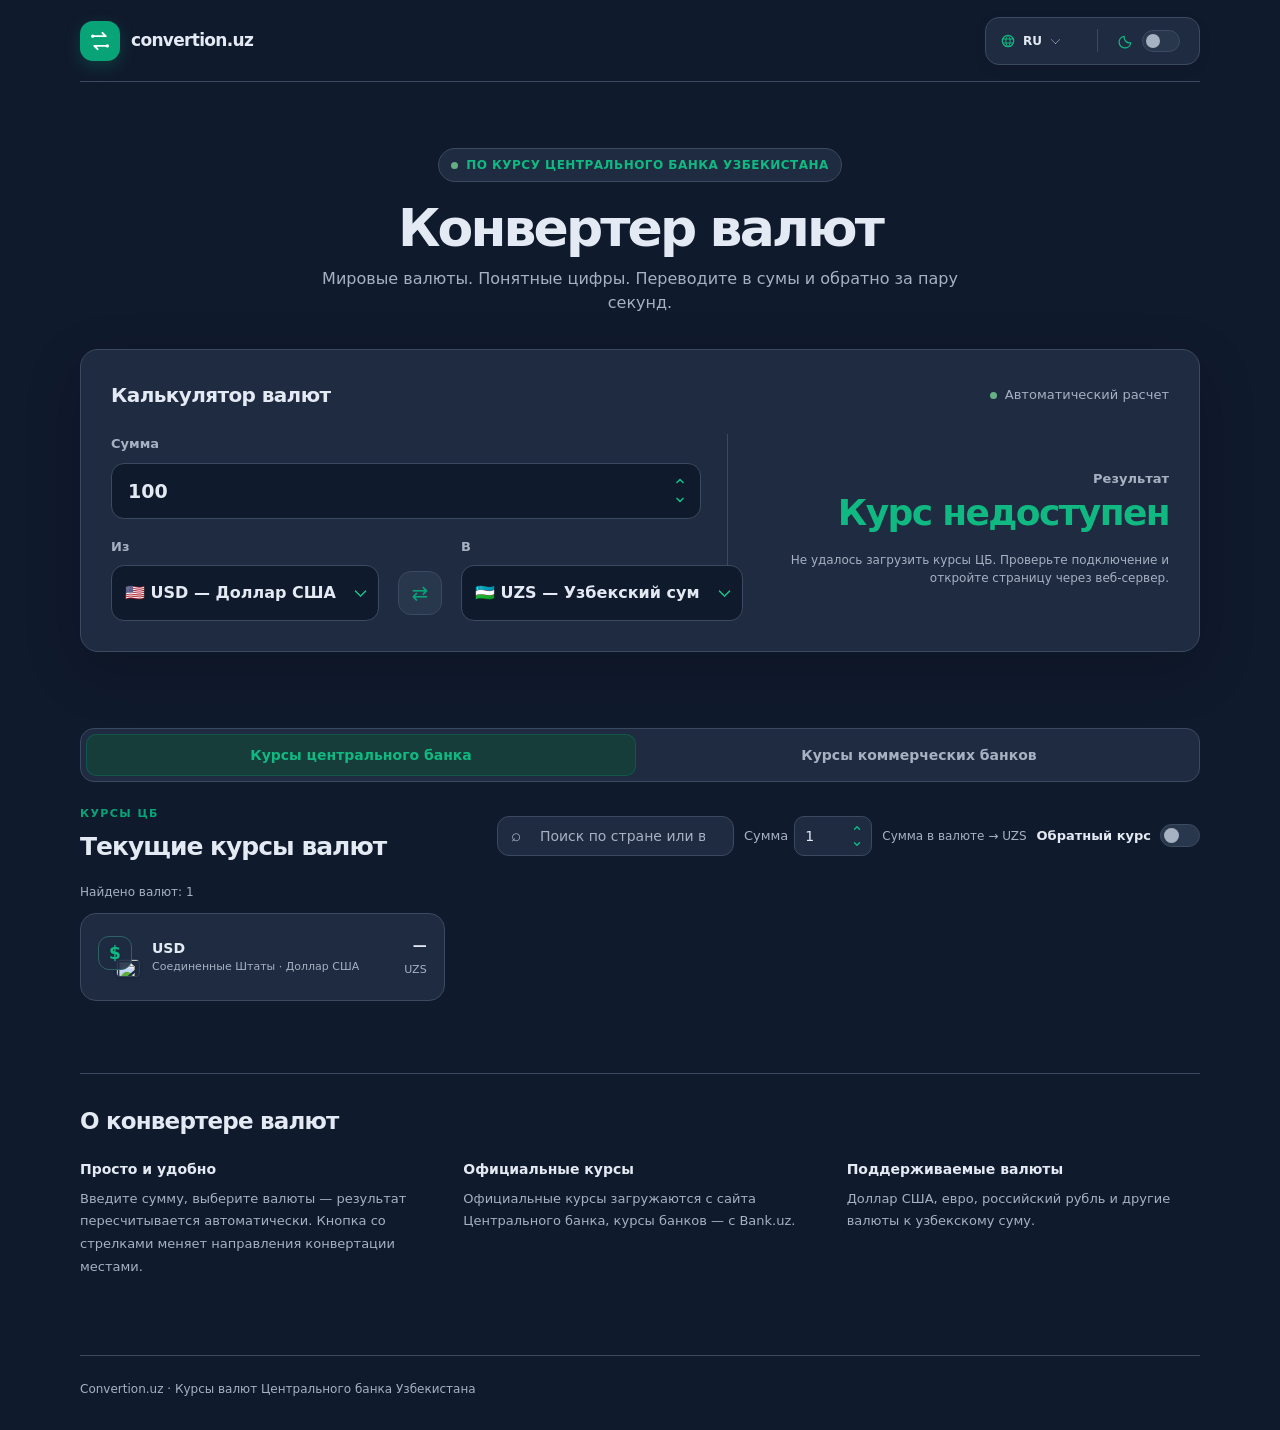
==== index.html @ 244d3c89 "Add files via upload" ====
<!doctype html>
<html lang="ru">
<head>
  <meta charset="utf-8">
  <meta name="viewport" content="width=device-width, initial-scale=1">
  <meta name="theme-color" content="#101a2d">
  <meta name="description" content="Удобный конвертер валют с курсами к узбекскому суму.">
  <title>Конвертер валют — Convertion.uz</title>
  <link rel="icon" type="image/svg+xml" href="assets/favicon.svg">
  <link rel="stylesheet" href="css/site.css">
</head>
<body>
  <div class="page-shell">
    <header class="site-header">
      <a class="brand" href="#" aria-label="Convertion.uz — главная">
        <span class="brand-mark" aria-hidden="true">
          <svg width="26" height="26" viewBox="0 0 32 32" fill="none" xmlns="http://www.w3.org/2000/svg">
            <path d="M7 10h16l-4-4M25 22H9l4 4" stroke="currentColor" stroke-width="2.4" stroke-linecap="round" stroke-linejoin="round"/>
            <circle cx="7" cy="10" r="2" fill="currentColor"/><circle cx="25" cy="22" r="2" fill="currentColor"/>
          </svg>
        </span>
        <span>convertion.uz</span>
      </a>
      <div class="header-actions">
        <div class="header-preferences" role="group" aria-label="Настройки отображения" data-i18n-aria="displayPreferences">
          <div class="language-control" role="group" aria-label="Выбор языка" data-i18n-aria="languageLabel">
            <svg viewBox="0 0 20 20" fill="none" aria-hidden="true">
              <circle cx="10" cy="10" r="7.1" stroke="currentColor" stroke-width="1.5"/>
              <path d="M3.3 7.5h13.4M3.3 12.5h13.4M10 2.9c1.8 1.8 2.7 4.2 2.7 7.1s-.9 5.3-2.7 7.1c-1.8-1.8-2.7-4.2-2.7-7.1s.9-5.3 2.7-7.1Z" stroke="currentColor" stroke-width="1.2"/>
            </svg>
          <select class="language-select" id="language-select" aria-label="Выбор языка" data-i18n-aria="languageLabel">
              <option value="uz">UZ</option>
              <option value="ru">RU</option>
              <option value="en">EN</option>
          </select>
          </div>
          <span class="preferences-divider" aria-hidden="true"></span>
          <label class="theme-switch">
            <svg class="theme-icon theme-icon-moon" viewBox="0 0 20 20" fill="none" aria-hidden="true">
              <path d="M15.9 12.3A7.1 7.1 0 0 1 7.7 4.1a7.3 7.3 0 1 0 8.2 8.2Z" stroke="currentColor" stroke-width="1.6" stroke-linecap="round" stroke-linejoin="round"/>
            </svg>
            <svg class="theme-icon theme-icon-sun" viewBox="0 0 20 20" fill="none" aria-hidden="true">
              <circle cx="10" cy="10" r="3.3" stroke="currentColor" stroke-width="1.5"/>
              <path d="M10 2.3v1.5m0 12.4v1.5m7.7-7.7h-1.5M3.8 10H2.3m13.1-5.4-1.1 1.1M5.7 14.3l-1.1 1.1m11.1 0-1.1-1.1M5.7 5.7 4.6 4.6" stroke="currentColor" stroke-width="1.5" stroke-linecap="round"/>
            </svg>
            <input id="theme-toggle" type="checkbox" role="switch" aria-label="Светлая тема" aria-checked="false">
            <span class="switch-track" aria-hidden="true"><span></span></span>
          </label>
        </div>
      </div>
    </header>

    <main>
      <section class="intro" aria-labelledby="page-title">
        <div class="eyebrow"><span class="eyebrow-dot" aria-hidden="true"></span><span data-i18n="eyebrow">По курсу Центрального банка Узбекистана</span></div>
        <h1 id="page-title" data-i18n="pageTitle">Конвертер валют</h1>
        <p data-i18n="pageIntro">Мировые валюты. Понятные цифры. Переводите в сумы и обратно за пару секунд.</p>
      </section>

      <section class="convertion-card" aria-labelledby="convertion-title">
        <div class="card-heading">
          <h2 id="convertion-title" data-i18n="calculator">Калькулятор валют</h2>
          <div class="live-badge"><span class="live-dot" aria-hidden="true"></span><span data-i18n="autoCalc">Автоматический расчет</span></div>
        </div>
        <div class="conversion-layout">
          <div>
            <label class="amount-field" for="amount">
              <span class="field-label" data-i18n="amount">Сумма</span>
              <span class="number-control">
                <input class="amount-input" id="amount" type="number" min="0" step="any" value="100" inputmode="decimal">
                <span class="number-stepper">
                  <button type="button" data-step="up" aria-label="Увеличить сумму"><svg viewBox="0 0 12 12" aria-hidden="true"><path d="m3 7.5 3-3 3 3" fill="none" stroke="currentColor" stroke-width="1.7" stroke-linecap="round" stroke-linejoin="round"/></svg></button>
                  <button type="button" data-step="down" aria-label="Уменьшить сумму"><svg viewBox="0 0 12 12" aria-hidden="true"><path d="m3 4.5 3 3 3-3" fill="none" stroke="currentColor" stroke-width="1.7" stroke-linecap="round" stroke-linejoin="round"/></svg></button>
                </span>
              </span>
            </label>
            <div class="currency-row">
              <label>
                <span class="field-label" data-i18n="from">Из</span>
                <div class="currency-picker" data-currency-picker>
                  <select class="currency-select-native" id="from-currency" aria-hidden="true" tabindex="-1"></select>
                  <button class="currency-picker-trigger" id="from-currency-trigger" type="button" aria-label="Исходная валюта" aria-haspopup="listbox" aria-expanded="false" aria-controls="from-currency-options">
                    <span class="currency-picker-value"></span><span class="select-arrow" aria-hidden="true"></span>
                  </button>
                  <div class="currency-picker-menu" hidden>
                    <input class="currency-picker-search" type="search" role="combobox" aria-autocomplete="list" aria-expanded="false" aria-controls="from-currency-options" aria-label="Поиск валюты" data-i18n-aria="currencySearchLabel" data-i18n-placeholder="currencySearchPlaceholder" autocomplete="off">
                    <div class="currency-picker-options" id="from-currency-options" role="listbox"></div>
                    <div class="currency-picker-empty" hidden data-i18n="currencySearchEmpty">Валюта не найдена</div>
                  </div>
                </div>
              </label>
              <button class="swap-button" id="swap" type="button" aria-label="Поменять валюты местами" title="Поменять валюты местами">⇄</button>
              <label>
                <span class="field-label" data-i18n="to">В</span>
                <div class="currency-picker" data-currency-picker>
                  <select class="currency-select-native" id="to-currency" aria-hidden="true" tabindex="-1"></select>
                  <button class="currency-picker-trigger" id="to-currency-trigger" type="button" aria-label="Целевая валюта" aria-haspopup="listbox" aria-expanded="false" aria-controls="to-currency-options">
                    <span class="currency-picker-value"></span><span class="select-arrow" aria-hidden="true"></span>
                  </button>
                  <div class="currency-picker-menu" hidden>
                    <input class="currency-picker-search" type="search" role="combobox" aria-autocomplete="list" aria-expanded="false" aria-controls="to-currency-options" aria-label="Поиск валюты" data-i18n-aria="currencySearchLabel" data-i18n-placeholder="currencySearchPlaceholder" autocomplete="off">
                    <div class="currency-picker-options" id="to-currency-options" role="listbox"></div>
                    <div class="currency-picker-empty" hidden data-i18n="currencySearchEmpty">Валюта не найдена</div>
                  </div>
                </div>
              </label>
            </div>
          </div>
          <div class="result-panel" aria-live="polite">
            <div class="result-label" data-i18n="result">Результат</div>
            <div class="result-amount" id="result">—</div>
            <p class="rate-line" id="rate-line"></p>
            <p class="updated-line" id="updated-line" data-i18n="loadingRates">Загружаем официальный курс…</p>
          </div>
        </div>
      </section>

      <div class="rates-tabs" role="tablist" aria-label="Разделы курсов валют" data-i18n-aria="ratesTabsLabel">
        <button class="rates-tab" id="rates-tab" type="button" role="tab" aria-selected="true" aria-controls="rates" tabindex="0" data-i18n="worldCurrenciesTab">Мировые валюты</button>
        <button class="rates-tab" id="bank-rates-tab" type="button" role="tab" aria-selected="false" aria-controls="bank-rates" tabindex="-1" data-i18n="bankRatesTab">Курсы коммерческих банков</button>
      </div>
      <section class="rates-section" id="rates" role="tabpanel" tabindex="0" aria-labelledby="rates-tab">
        <div class="section-heading">
          <div>
            <div class="section-kicker" data-i18n="currencies">МИРОВЫЕ ВАЛЮТЫ</div>
            <h2 id="rates-title" data-i18n="ratesTitle">Текущие курсы валют</h2>
          </div>
          <div class="rate-tools">
            <label class="rate-search">
              <span class="search-icon" aria-hidden="true">⌕</span>
              <input id="rate-search" type="search" autocomplete="off" placeholder="Поиск по стране или валюте" aria-label="Поиск по стране или валюте">
            </label>
            <label class="rate-amount-control">
              <span data-i18n="rateAmount">Сумма</span>
              <span class="number-control">
                <input id="rate-amount" type="number" min="0" step="any" value="1" inputmode="decimal" aria-label="Сумма для расчёта курса">
                <span class="number-stepper">
                  <button type="button" data-step="up" aria-label="Увеличить сумму"><svg viewBox="0 0 12 12" aria-hidden="true"><path d="m3 7.5 3-3 3 3" fill="none" stroke="currentColor" stroke-width="1.7" stroke-linecap="round" stroke-linejoin="round"/></svg></button>
                  <button type="button" data-step="down" aria-label="Уменьшить сумму"><svg viewBox="0 0 12 12" aria-hidden="true"><path d="m3 4.5 3 3 3-3" fill="none" stroke="currentColor" stroke-width="1.7" stroke-linecap="round" stroke-linejoin="round"/></svg></button>
                </span>
              </span>
            </label>
            <span class="section-note" id="rates-note" data-i18n="ratesNote">Сумма в валюте → UZS</span>
            <label class="rate-switch">
              <span data-i18n="reverseRates">Курс наоборот</span>
              <input id="rate-view-toggle" type="checkbox" role="switch" aria-label="Показать обратный курс">
              <span class="switch-track" aria-hidden="true"><span></span></span>
            </label>
          </div>
        </div>
        <p class="rate-count" id="rate-count" aria-live="polite"></p>
        <div class="rates-grid" id="rates-grid"></div>
        <div class="rates-more-wrap">
          <button class="rates-more" id="rates-more" type="button" aria-expanded="false" data-i18n="showAllRates">Показать все курсы</button>
        </div>
        <p class="rate-empty" id="rate-empty" hidden data-i18n="noRatesFound">Ничего не найдено</p>
      </section>

      <section class="commercial-rates-section" id="bank-rates" role="tabpanel" tabindex="0" aria-labelledby="bank-rates-tab" hidden>
        <div class="section-heading">
          <div>
            <div class="section-kicker" data-i18n="bankRatesKicker">КУРСЫ БАНКОВ</div>
            <h2 id="bank-rates-title" data-i18n="bankRatesTitle">Курсы коммерческих банков</h2>
          </div>
        </div>
        <div class="bank-filter-controls" aria-label="Фильтры курсов банков" data-i18n-aria="bankFiltersLabel">
          <label class="bank-filter-label">
            <span data-i18n="bankFilterSearch">Банк</span>
            <input id="bank-filter-search" type="search" autocomplete="off">
          </label>
          <div class="bank-filter-label">
            <span data-i18n="bankFilterCurrency">Валюта</span>
            <select id="bank-filter-currency" data-i18n-aria="bankFilterCurrency">
              <option value="all" data-i18n="bankFilterAllCurrencies">Все валюты</option>
              <option value="USD">USD</option><option value="RUB">RUB</option><option value="EUR">EUR</option>
              <option value="GBP">GBP</option><option value="KZT">KZT</option>
            </select>
          </div>
          <div class="bank-filter-label">
            <span data-i18n="bankFilterRate">Фильтровать по цене</span>
            <select id="bank-filter-type" data-i18n-aria="bankFilterRate">
              <option value="buy" data-i18n="bankBuy">Покупка</option>
              <option value="sell" data-i18n="bankSell">Продажа</option>
            </select>
          </div>
          <label class="bank-filter-label">
            <span data-i18n="bankFilterMinimum">Цена от</span>
            <input id="bank-filter-min" type="number" min="0" step="any" inputmode="decimal">
          </label>
          <label class="bank-filter-label">
            <span data-i18n="bankFilterMaximum">Цена до</span>
            <input id="bank-filter-max" type="number" min="0" step="any" inputmode="decimal">
          </label>
        </div>
        <div class="bank-rates-table-wrap">
          <table class="bank-rates-table">
            <thead>
              <tr>
                <th scope="col" aria-sort="ascending"><button class="bank-sort-button" type="button" data-bank-sort="bank"><span data-i18n="bankName">Банк</span><span class="bank-sort-indicator" aria-hidden="true">↑</span></button></th>
                <th scope="col" aria-sort="none"><button class="bank-sort-button" type="button" data-bank-sort="currency"><span data-i18n="bankCurrency">Валюта</span><span class="bank-sort-indicator" aria-hidden="true"></span></button></th>
                <th scope="col" aria-sort="none"><button class="bank-sort-button" type="button" data-bank-sort="buy"><span data-i18n="bankBuy">Покупка</span><span class="bank-sort-indicator" aria-hidden="true"></span></button></th>
                <th scope="col" aria-sort="none"><button class="bank-sort-button" type="button" data-bank-sort="sell"><span data-i18n="bankSell">Продажа</span><span class="bank-sort-indicator" aria-hidden="true"></span></button></th>
              </tr>
            </thead>
            <tbody id="bank-rates-body" aria-live="polite"></tbody>
          </table>
        </div>
        <p class="bank-rates-count" id="bank-rates-count" aria-live="polite"></p>
        <p class="bank-rates-empty" id="bank-rates-empty" hidden data-i18n="bankRatesNoResults">По заданным фильтрам курсы не найдены.</p>
        <p class="bank-rates-status" id="bank-rates-status" role="status" aria-live="polite"></p>
        <p class="bank-rates-disclaimer">
          <span data-i18n="bankRatesDisclaimer">Курсы покупки и продажи предоставляет Bank.uz; перед обменом уточняйте курс в банке.</span>
          <a class="bank-rates-source" href="https://bank.uz/uz/currency" target="_blank" rel="noopener noreferrer" data-i18n="bankRatesSource">Источник: Bank.uz</a>
        </p>
      </section>

      <dialog class="history-dialog" id="history-dialog" aria-labelledby="history-title">
        <div class="history-dialog-inner">
          <div class="history-heading">
            <div>
              <h2 id="history-title"></h2>
              <p id="history-subtitle"></p>
            </div>
            <button class="history-close" id="history-close" type="button" aria-label="Закрыть" data-i18n-aria="historyClose" data-i18n-title="historyClose">×</button>
          </div>
          <div class="history-controls">
            <label for="history-from"><span data-i18n="historyFrom">С даты</span><input id="history-from" type="date"></label>
            <label for="history-to"><span data-i18n="historyTo">По дату</span><input id="history-to" type="date"></label>
            <div class="history-tools">
              <div class="history-presets" role="group" aria-label="Быстрый выбор периода" data-i18n-aria="historyPresets">
                <button class="history-tool-button" type="button" data-history-range="1m" data-i18n="history1m">1 мес.</button>
                <button class="history-tool-button" type="button" data-history-range="3m" data-i18n="history3m">3 мес.</button>
                <button class="history-tool-button" type="button" data-history-range="6m" data-i18n="history6m">6 мес.</button>
                <button class="history-tool-button" type="button" data-history-range="1y" data-i18n="history1y">1 год</button>
                <button class="history-tool-button" type="button" data-history-range="3y" data-i18n="history3y">3 года</button>
                <button class="history-tool-button" type="button" data-history-range="5y" data-i18n="history5y">5 лет</button>
                <button class="history-tool-button" type="button" data-history-range="7y" data-i18n="history7y">7 лет</button>
                <button class="history-tool-button" type="button" data-history-range="all" data-i18n="historyAll">Всё</button>
              </div>
              <div class="history-zoom" role="group" aria-label="Масштаб графика" data-i18n-aria="historyZoom">
                <button class="history-tool-button" id="history-zoom-out" type="button" aria-label="Отдалить график" data-i18n-aria="historyZoomOut" data-i18n-title="historyZoomOut">−</button>
                <button class="history-tool-button" id="history-zoom-in" type="button" aria-label="Приблизить график" data-i18n-aria="historyZoomIn" data-i18n-title="historyZoomIn">+</button>
                <button class="history-tool-button" id="history-zoom-reset" type="button" data-i18n="historyReset" data-i18n-title="historyReset">Сбросить масштаб</button>
              </div>
            </div>
          </div>
          <p class="history-hint" data-i18n="historyHelp">Колесо мыши — масштаб, перетаскивание — сдвиг графика, наведите курсор для значений. Потяните за нижний правый угол окна, чтобы изменить его размер.</p>
          <p class="history-status" id="history-status" role="status" aria-live="polite"></p>
          <div class="history-stats" id="history-stats" aria-label="Статистика за период" data-i18n-aria="historyStats">
            <div class="history-stat"><span data-i18n="historyLatest">Последнее значение</span><strong id="history-stat-latest">—</strong></div>
            <div class="history-stat"><span data-i18n="historyMinimum">Минимум</span><strong id="history-stat-min">—</strong></div>
            <div class="history-stat"><span data-i18n="historyMaximum">Максимум</span><strong id="history-stat-max">—</strong></div>
            <div class="history-stat"><span data-i18n="historyAverage">Среднее</span><strong id="history-stat-average">—</strong></div>
            <div class="history-stat"><span data-i18n="historyChange">Изменение за период</span><strong id="history-stat-change">—</strong></div>
          </div>
          <div class="history-chart" id="history-chart">
            <div class="history-tooltip" id="history-tooltip" hidden><strong></strong><span></span></div>
          </div>
          <div class="history-scrollbar">
            <span class="history-scrollbar-label" id="history-scroll-start"></span>
            <div class="history-scroll-track" id="history-scroll-track" role="scrollbar" tabindex="0" aria-orientation="horizontal" aria-controls="history-chart" aria-label="Прокрутка периода графика" data-i18n-aria="historyScrollbar">
              <span class="history-scroll-thumb" id="history-scroll-thumb"></span>
            </div>
            <span class="history-scrollbar-label" id="history-scroll-end"></span>
          </div>
        </div>
      </dialog>

      <section class="about-section" aria-labelledby="about-title">
        <h2 id="about-title" data-i18n="aboutTitle">О конвертере валют</h2>
        <div class="about-grid">
          <article>
            <h3 data-i18n="aboutEasyTitle">Просто и удобно</h3>
            <p data-i18n="aboutEasyText">Введите сумму, выберите валюты — результат пересчитывается автоматически. Кнопка со стрелками меняет направления конвертации местами.</p>
          </article>
          <article>
            <h3 data-i18n="aboutRatesTitle">Официальные курсы</h3>
            <p data-i18n="aboutRatesText">Курсы загружаются с сайта Центрального банка Республики Узбекистан.</p>
          </article>
          <article>
            <h3 data-i18n="aboutCurrenciesTitle">Поддерживаемые валюты</h3>
            <p data-i18n="aboutCurrenciesText">Доллар США, евро, российский рубль и другие валюты к узбекскому суму.</p>
          </article>
        </div>
      </section>
    </main>

    <footer data-i18n="footer">Convertion.uz · Курсы валют Центрального банка Узбекистана</footer>
  </div>

  <script src="js/app.js" defer></script>
</body>
</html>
---- css/site.css ----
:root {
      color-scheme: dark;
      --page: #101a2d;
      --surface: #1e2b40;
      --surface-soft: #29374d;
      --text: #e4eaf3;
      --muted: #a6b1c2;
      --line: #3b4a60;
      --accent: #08a477;
      --accent-strong: #10b981;
      --accent-soft: #173d3a;
      --shadow: 0 18px 55px rgba(0, 0, 0, .2);
    }

    [data-theme="light"] {
      color-scheme: light;
      --page: #f5f7fb;
      --surface: #ffffff;
      --surface-soft: #eef2f8;
      --text: #202b3c;
      --muted: #68768b;
      --line: #dce3ed;
      --accent: #008f68;
      --accent-strong: #087c5d;
      --accent-soft: #e0f3ec;
      --shadow: 0 18px 55px rgba(31, 47, 72, .08);
    }

    * { box-sizing: border-box; }

    body {
      margin: 0;
      background: var(--page);
      color: var(--text);
      font-family: Inter, ui-sans-serif, system-ui, -apple-system, BlinkMacSystemFont, "Segoe UI", sans-serif;
      line-height: 1.5;
      transition: background .2s ease, color .2s ease;
    }

    button, input, select { font: inherit; }
    a { color: inherit; text-decoration: none; }
    * { scrollbar-color: var(--accent) transparent; scrollbar-width: thin; }
    *::-webkit-scrollbar { width: 8px; height: 8px; }
    *::-webkit-scrollbar-track { background: transparent; }
    *::-webkit-scrollbar-thumb {
      border: 2px solid transparent;
      border-radius: 999px;
      background: var(--accent-strong);
      background-clip: padding-box;
    }
    *::-webkit-scrollbar-thumb:hover { background: var(--accent); background-clip: padding-box; }

    .page-shell { width: min(1120px, calc(100% - 40px)); margin: 0 auto; }

    .site-header {
      height: 82px;
      display: flex;
      align-items: center;
      justify-content: space-between;
      border-bottom: 1px solid var(--line);
    }

    .brand { display: inline-flex; align-items: center; gap: 11px; font-size: 17px; font-weight: 750; letter-spacing: -.04em; }
    .brand-mark {
      width: 40px;
      height: 40px;
      display: grid;
      place-items: center;
      border-radius: 13px;
      background: var(--accent);
      color: white;
      box-shadow: 0 5px 16px rgba(8, 164, 119, .25);
    }

    .header-actions { display: flex; align-items: center; gap: 20px; }
    .header-preferences {
      display: flex;
      align-items: center;
      gap: 5px;
      padding: 4px;
      border: 1px solid var(--line);
      border-radius: 14px;
      background: var(--surface);
      box-shadow: 0 4px 14px rgba(0, 0, 0, .06);
    }
    .language-control {
      position: relative;
      height: 38px;
      display: flex;
      align-items: center;
      gap: 7px;
      padding: 0 26px 0 10px;
      border-radius: 10px;
      color: var(--muted);
      transition: background .16s ease, color .16s ease;
    }
    .language-control:hover, .language-control:focus-within { background: var(--surface-soft); color: var(--text); }
    .language-control svg { width: 16px; height: 16px; flex: 0 0 16px; color: var(--accent-strong); }
    .language-control:focus-within { background: var(--surface-soft); color: var(--text); outline: 2px solid var(--line); outline-offset: 1px; }
    .select-picker { position: relative; width: 100%; min-width: 0; }
    .select-picker-native {
      position: absolute;
      width: 1px;
      height: 1px;
      overflow: hidden;
      clip: rect(0, 0, 0, 0);
      clip-path: inset(50%);
      white-space: nowrap;
    }
    .select-picker-trigger {
      width: 100%;
      height: 42px;
      display: flex;
      align-items: center;
      justify-content: space-between;
      gap: 12px;
      padding: 0 36px 0 12px;
      border: 1px solid var(--line);
      border-radius: 11px;
      background: var(--surface);
      color: var(--text);
      cursor: pointer;
      font: inherit;
      font-size: 14px;
      font-weight: 600;
      text-align: left;
      transition: border-color .15s, box-shadow .15s, background .15s;
    }
    .select-picker-trigger:hover, .select-picker.is-open .select-picker-trigger { border-color: var(--accent); }
    .select-picker-trigger:focus-visible { outline: none; border-color: var(--accent); box-shadow: 0 0 0 3px color-mix(in srgb, var(--accent) 15%, transparent); }
    .select-picker-value { overflow: hidden; text-overflow: ellipsis; white-space: nowrap; }
    .select-picker-arrow {
      position: absolute;
      top: 50%;
      right: 14px;
      width: 9px;
      height: 9px;
      border-right: 2px solid var(--accent-strong);
      border-bottom: 2px solid var(--accent-strong);
      border-radius: 1px;
      pointer-events: none;
      transform: translateY(-70%) rotate(45deg);
      transition: transform .18s ease, border-color .18s ease;
    }
    .select-picker.is-open .select-picker-arrow { border-color: var(--accent); transform: translateY(-25%) rotate(225deg); }
    .select-picker-menu {
      position: absolute;
      z-index: 30;
      top: calc(100% + 8px);
      right: 0;
      left: 0;
      min-width: 190px;
      padding: 9px;
      border: 1px solid var(--line);
      border-radius: 14px;
      background: var(--surface);
      box-shadow: var(--shadow);
    }
    .select-picker-menu[hidden] { display: none; }
    .select-picker-search {
      width: 100%;
      height: 40px;
      margin-bottom: 7px;
      padding: 0 11px;
      border: 1px solid var(--line);
      border-radius: 9px;
      outline: none;
      background: var(--page);
      color: var(--text);
      font: inherit;
      font-size: 13px;
    }
    .select-picker-search:focus { border-color: var(--accent); box-shadow: 0 0 0 3px color-mix(in srgb, var(--accent) 15%, transparent); }
    .select-picker-options { max-height: 220px; overflow-y: auto; overscroll-behavior: contain; }
    .select-picker-option {
      width: 100%;
      min-height: 38px;
      display: flex;
      align-items: center;
      padding: 7px 9px;
      border: 0;
      border-radius: 8px;
      background: transparent;
      color: var(--text);
      cursor: pointer;
      font: inherit;
      font-size: 13px;
      text-align: left;
    }
    .select-picker-option:hover, .select-picker-option[aria-selected="true"] { background: var(--accent-soft); color: var(--accent-strong); }
    .select-picker-option:focus-visible { outline: 2px solid var(--accent-strong); outline-offset: -2px; }
    .select-picker-empty { padding: 10px 9px; color: var(--muted); font-size: 13px; }
    .select-picker-empty[hidden] { display: none; }
    .language-control .select-picker { flex: 1; width: auto; }
    .language-control .select-picker-trigger { height: 36px; padding: 0 24px 0 0; border: 0; background: transparent; font-size: 12px; font-weight: 650; }
    .language-control .select-picker-trigger:hover, .language-control .select-picker.is-open .select-picker-trigger { border-color: transparent; background: transparent; }
    .language-control .select-picker-trigger:focus-visible { box-shadow: none; }
    .language-control .select-picker-arrow { right: 7px; width: 7px; height: 7px; border-width: 1.5px; border-color: var(--muted); }
    .language-control .select-picker-menu { right: -12px; left: auto; width: 78px; min-width: 0; padding: 6px; }
    .language-control .select-picker-options { max-height: none; }
    .language-control .select-picker-option { min-height: 34px; justify-content: center; padding: 6px; }
    .preferences-divider { width: 1px; height: 23px; background: var(--line); }
    .theme-switch {
      min-width: 92px;
      height: 38px;
      display: inline-flex;
      align-items: center;
      justify-content: center;
      gap: 8px;
      padding: 0 10px;
      border-radius: 10px;
      color: var(--muted);
      cursor: pointer;
      font-size: 12px;
      font-weight: 650;
      white-space: nowrap;
      transition: background .16s ease, color .16s ease;
    }
    .theme-switch:hover { background: var(--surface-soft); color: var(--text); }
    .theme-switch input { position: absolute; width: 1px; height: 1px; opacity: 0; }
    .theme-icon { width: 16px; height: 16px; flex: 0 0 16px; color: var(--accent-strong); }
    .theme-icon-sun { display: none; }
    [data-theme="light"] .theme-icon-moon { display: none; }
    [data-theme="light"] .theme-icon-sun { display: block; }
    .theme-switch .switch-track { width: 38px; height: 22px; flex-basis: 38px; }
    .theme-switch .switch-track span { width: 14px; height: 14px; }
    .theme-switch input:checked + .switch-track { border-color: var(--accent); background: var(--accent); }
    .theme-switch input:checked + .switch-track span { transform: translateX(14px); background: #fff; }
    .theme-switch input:focus-visible + .switch-track { outline: 2px solid var(--accent-strong); outline-offset: 3px; }

    main { padding: 66px 0 76px; }
    .intro { max-width: 700px; margin: 0 auto 34px; text-align: center; }
    .eyebrow {
      display: inline-flex;
      align-items: center;
      gap: 8px;
      padding: 7px 12px;
      border: 1px solid var(--line);
      border-radius: 999px;
      background: var(--surface);
      color: var(--accent-strong);
      font-size: 12px;
      font-weight: 700;
      letter-spacing: .04em;
      text-transform: uppercase;
    }
    .eyebrow-dot { width: 7px; height: 7px; border-radius: 50%; background: #64ae82; }
    h1 { margin: 17px 0 10px; font-size: clamp(36px, 5vw, 52px); line-height: 1.12; letter-spacing: -.055em; }
    .intro p { margin: 0; color: var(--muted); font-size: 16px; }

    .convertion-card {
      max-width: 100%;
      margin: 0 auto;
      padding: 30px;
      border: 1px solid var(--line);
      border-radius: 18px;
      background: var(--surface);
      box-shadow: var(--shadow);
    }

    .card-heading { display: flex; align-items: center; justify-content: space-between; gap: 16px; margin-bottom: 24px; }
    .card-heading h2 { margin: 0; font-size: 20px; letter-spacing: -.03em; }
    .live-badge { display: inline-flex; align-items: center; gap: 8px; color: var(--muted); font-size: 13px; }
    .live-badge .live-dot { width: 7px; height: 7px; flex: 0 0 7px; border-radius: 50%; background: #65b384; }
    .live-badge { white-space: nowrap; }

    .conversion-layout { display: grid; grid-template-columns: minmax(0, 1fr) minmax(240px, .75fr); align-items: stretch; gap: 26px; }
    .amount-field { display: block; margin-bottom: 18px; }
    .field-label { display: block; margin-bottom: 9px; color: var(--muted); font-size: 13px; font-weight: 650; }
    .amount-input, .currency-picker-trigger {
      width: 100%;
      height: 56px;
      border: 1px solid var(--line);
      border-radius: 13px;
      outline: none;
      background: var(--page);
      color: var(--text);
      transition: border-color .15s, box-shadow .15s;
    }
    .amount-input { padding: 0 48px 0 16px; font-size: 19px; font-weight: 650; }
    .amount-input:focus, .currency-picker-trigger:focus-visible { border-color: var(--accent); box-shadow: 0 0 0 3px color-mix(in srgb, var(--accent) 15%, transparent); }

    .number-control { position: relative; display: block; }
    .number-control input[type="number"]::-webkit-inner-spin-button,
    .number-control input[type="number"]::-webkit-outer-spin-button { margin: 0; appearance: none; }
    .number-control input[type="number"] { appearance: textfield; }
    .number-stepper {
      position: absolute;
      top: 50%;
      right: 9px;
      display: grid;
      gap: 2px;
      transform: translateY(-50%);
    }
    .number-stepper button {
      width: 24px;
      height: 17px;
      display: grid;
      place-items: center;
      padding: 0;
      border: 0;
      border-radius: 5px;
      background: transparent;
      color: var(--accent-strong);
      cursor: pointer;
      transition: background .15s, color .15s;
    }
    .number-stepper button:hover { background: var(--accent-soft); color: var(--accent); }
    .number-stepper button:active { background: var(--accent); color: #fff; }
    .number-stepper button:focus-visible { outline: 2px solid var(--accent); outline-offset: 1px; }
    .number-stepper svg { width: 12px; height: 12px; }

    .currency-row { display: grid; grid-template-columns: 1fr 54px 1fr; align-items: end; gap: 14px; }
    .currency-picker { position: relative; }
    .currency-select-native { position: absolute; width: 1px; height: 1px; overflow: hidden; clip: rect(0, 0, 0, 0); clip-path: inset(50%); white-space: nowrap; }
    .currency-picker-trigger {
      display: flex;
      align-items: center;
      justify-content: space-between;
      gap: 12px;
      padding: 0 42px 0 13px;
      color: var(--text);
      cursor: pointer;
      font-weight: 600;
      text-align: left;
    }
    .currency-picker-trigger:hover { border-color: var(--accent); }
    .currency-picker-value { overflow: hidden; text-overflow: ellipsis; white-space: nowrap; }
    .select-arrow {
      position: absolute;
      top: 50%;
      right: 14px;
      width: 9px;
      height: 9px;
      border-right: 2px solid var(--accent-strong);
      border-bottom: 2px solid var(--accent-strong);
      border-radius: 1px;
      pointer-events: none;
      transform: translateY(-70%) rotate(45deg);
      transition: transform .18s ease, border-color .18s ease;
    }
    .currency-picker.is-open .select-arrow { border-color: var(--accent); transform: translateY(-25%) rotate(225deg); }
    .currency-picker-menu {
      position: absolute;
      z-index: 20;
      top: calc(100% + 8px);
      right: 0;
      left: 0;
      padding: 9px;
      border: 1px solid var(--line);
      border-radius: 14px;
      background: var(--surface);
      box-shadow: var(--shadow);
    }
    .currency-picker-menu[hidden] { display: none; }
    .currency-picker-search {
      width: 100%;
      height: 40px;
      margin-bottom: 7px;
      padding: 0 11px;
      border: 1px solid var(--line);
      border-radius: 9px;
      outline: none;
      background: var(--page);
      color: var(--text);
      font: inherit;
      font-size: 13px;
    }
    .currency-picker-search:focus { border-color: var(--accent); box-shadow: 0 0 0 3px color-mix(in srgb, var(--accent) 15%, transparent); }
    .currency-picker-options { max-height: 240px; overflow-y: auto; overscroll-behavior: contain; }
    .currency-picker-option {
      width: 100%;
      min-height: 40px;
      display: flex;
      align-items: center;
      gap: 9px;
      padding: 7px 9px;
      border: 0;
      border-radius: 8px;
      background: transparent;
      color: var(--text);
      cursor: pointer;
      font: inherit;
      font-size: 13px;
      text-align: left;
    }
    .currency-picker-option:hover, .currency-picker-option[aria-selected="true"] { background: var(--accent-soft); color: var(--accent-strong); }
    .currency-picker-option:focus-visible { outline: 2px solid var(--accent-strong); outline-offset: -2px; }
    .currency-picker-option-code { min-width: 42px; font-weight: 750; }
    .currency-picker-option-name { overflow: hidden; color: var(--muted); text-overflow: ellipsis; white-space: nowrap; }
    .currency-picker-empty { padding: 10px 9px; color: var(--muted); font-size: 13px; }
    .currency-picker-empty[hidden] { display: none; }

    .swap-button {
      position: relative;
      width: 44px;
      height: 44px;
      margin: 0 auto 6px;
      overflow: hidden;
      border: 1px solid var(--line);
      border-radius: 13px;
      background: var(--surface-soft);
      color: var(--accent);
      cursor: pointer;
      font-size: 20px;
      transition: background .2s, border-color .2s, box-shadow .2s;
    }
    @keyframes swap-rotate { to { transform: rotate(180deg); } }
    .swap-button.is-swapping { animation: swap-rotate .32s cubic-bezier(.2,.8,.2,1) forwards; }
    .swap-button:hover { border-color: var(--accent); background: var(--accent-soft); box-shadow: 0 4px 14px rgba(8, 164, 119, .16); }
    .swap-button:focus-visible { outline: 2px solid var(--accent-strong); outline-offset: 3px; }

    .result-panel {
      display: flex;
      flex-direction: column;
      justify-content: center;
      align-items: flex-end;
      min-width: 0;
      margin: 0;
      padding: 12px 0 12px 24px;
      border: 0;
      border-left: 1px solid var(--line);
      background: transparent;
      text-align: right;
    }
    .result-label { color: var(--muted); font-size: 13px; font-weight: 600; }
    .result-amount { margin-top: 3px; color: var(--accent-strong); font-size: clamp(27px, 4vw, 36px); font-weight: 750; line-height: 1.2; letter-spacing: -.045em; overflow-wrap: anywhere; }
    .rate-line { margin: 8px 0 0; color: var(--muted); font-size: 14px; }
    .updated-line { margin: 8px 0 0; color: var(--muted); font-size: 12px; }

    .rates-tabs {
      display: flex;
      gap: 8px;
      margin: 76px 0 24px;
      padding: 5px;
      border: 1px solid var(--line);
      border-radius: 14px;
      background: var(--surface);
    }
    .rates-tab {
      min-height: 42px;
      flex: 1 1 0;
      padding: 0 18px;
      border: 0;
      border-radius: 10px;
      background: transparent;
      color: var(--muted);
      cursor: pointer;
      font: inherit;
      font-size: 14px;
      font-weight: 700;
      transition: background .18s ease, color .18s ease, box-shadow .18s ease;
    }
    .rates-tab[aria-selected="true"] { background: var(--accent-soft); color: var(--accent-strong); box-shadow: inset 0 0 0 1px color-mix(in srgb, var(--accent) 25%, transparent); }
    .rates-tab:hover:not([aria-selected="true"]) { background: var(--surface-soft); color: var(--text); }
    .rates-tab:focus-visible { outline: 2px solid var(--accent-strong); outline-offset: 3px; }
    .rates-tabs ~ .commercial-rates-section { margin-top: 0; }
    .section-heading { display: flex; justify-content: space-between; align-items: center; gap: 18px; margin-bottom: 18px; }
    .section-kicker { color: var(--accent); font-size: 11px; font-weight: 750; letter-spacing: .13em; }
    .section-heading h2 { margin: 5px 0 0; font-size: 25px; letter-spacing: -.04em; white-space: nowrap; }
    .section-note { color: var(--muted); font-size: 12px; white-space: nowrap; }
    .rate-tools { display: flex; align-items: center; justify-content: flex-end; gap: 10px; min-width: 0; flex: 1 1 auto; }
    .rate-search { position: relative; flex: 0 1 237px; min-width: 130px; }
    .rate-search input {
      width: 100%;
      height: 40px;
      padding: 0 14px 0 42px;
      border: 1px solid var(--line);
      border-radius: 12px;
      outline: none;
      background: var(--surface);
      color: var(--text);
      font: inherit;
      font-size: 14px;
    }
    .rate-search input:focus { border-color: var(--accent); box-shadow: 0 0 0 3px color-mix(in srgb, var(--accent) 15%, transparent); }
    .rate-search input::placeholder { color: var(--muted); }
    .search-icon { position: absolute; top: 50%; left: 14px; color: var(--muted); font-size: 17px; transform: translateY(-50%); pointer-events: none; }
    .rate-amount-control { display: flex; align-items: center; gap: 6px; flex: 0 0 auto; }
    .rate-amount-control span { color: var(--muted); font-size: 13px; }
    .rate-amount-control input {
      width: 78px;
      height: 40px;
      padding: 0 29px 0 10px;
      border: 1px solid var(--line);
      border-radius: 10px;
      outline: none;
      background: var(--surface);
      color: var(--text);
      font: inherit;
      font-size: 14px;
    }
    .rate-amount-control .number-stepper { right: 5px; }
    .rate-amount-control .number-stepper button { width: 20px; height: 14px; }
    .rate-amount-control .number-stepper svg { width: 10px; height: 10px; }
    .rate-amount-control input:focus { border-color: var(--accent); box-shadow: 0 0 0 3px color-mix(in srgb, var(--accent) 15%, transparent); }
    .rate-switch { display: inline-flex; align-items: center; gap: 9px; flex: 0 0 auto; color: var(--text); cursor: pointer; font-size: 13px; font-weight: 600; white-space: nowrap; }
    .rate-switch input { position: absolute; width: 1px; height: 1px; opacity: 0; }
    .switch-track {
      position: relative;
      width: 40px;
      height: 23px;
      flex: 0 0 40px;
      border: 1px solid var(--line);
      border-radius: 999px;
      background: var(--surface-soft);
      transition: background .2s, border-color .2s;
    }
    .switch-track span {
      position: absolute;
      top: 3px;
      left: 3px;
      width: 15px;
      height: 15px;
      border-radius: 50%;
      background: var(--muted);
      transition: transform .2s cubic-bezier(.2,.8,.2,1), background .2s;
    }
    .rate-switch input:checked + .switch-track { border-color: var(--accent); background: var(--accent); }
    .rate-switch input:checked + .switch-track span { transform: translateX(17px); background: #fff; }
    .rate-switch input:focus-visible + .switch-track { outline: 2px solid var(--accent-strong); outline-offset: 3px; }
    .rate-count { margin: 0 0 12px; color: var(--muted); font-size: 12px; }
    .rate-empty { grid-column: 1 / -1; margin: 0; padding: 30px 16px; border: 1px dashed var(--line); border-radius: 14px; color: var(--muted); text-align: center; }
    .rates-grid { display: grid; grid-template-columns: repeat(3, minmax(0, 1fr)); gap: 13px; }
    .rates-grid.is-animated { overflow: hidden; transition: max-height .4s cubic-bezier(.2,.8,.2,1); }
    .rate-card {
      min-width: 0;
      min-height: 88px;
      display: flex;
      align-items: center;
      justify-content: space-between;
      gap: 14px;
      padding: 17px;
      border: 1px solid var(--line);
      border-radius: 16px;
      background: var(--surface);
      cursor: pointer;
      transition: border-color .18s ease, transform .18s ease, box-shadow .18s ease;
    }
    .rate-card:hover { border-color: var(--accent); box-shadow: 0 8px 24px rgba(0, 0, 0, .1); transform: translateY(-2px); }
    .rate-card:focus-visible { outline: 2px solid var(--accent-strong); outline-offset: 3px; }
    .rate-currency { display: flex; align-items: center; gap: 12px; min-width: 0; width: 100%; }
    .currency-symbol {
      position: relative;
      width: 42px;
      height: 42px;
      flex: 0 0 42px;
      display: grid;
      place-items: center;
      isolation: isolate;
    }
    .currency-flag {
      position: absolute;
      z-index: 0;
      right: 0;
      bottom: 1px;
      width: 24px;
      height: 18px;
      border: 1px solid color-mix(in srgb, var(--line) 75%, transparent);
      border-radius: 4px;
      object-fit: cover;
      box-shadow: 0 1px 3px rgba(0, 0, 0, .22);
    }
    .currency-glyph {
      position: absolute;
      z-index: 1;
      top: 0;
      left: 0;
      width: 34px;
      height: 34px;
      display: grid;
      place-items: center;
      border: 1px solid color-mix(in srgb, var(--accent) 25%, var(--line));
      border-radius: 11px;
      background: color-mix(in srgb, var(--surface) 88%, transparent);
      color: var(--accent-strong);
      font-size: 17px;
      font-weight: 750;
      line-height: 1;
      text-shadow: 0 1px 3px var(--surface);
      white-space: nowrap;
    }
    .currency-flag-generic { position: absolute; right: 0; bottom: 0; font-size: 18px; line-height: 1; }
    .rate-name { min-width: 0; overflow: hidden; }
    .rate-name strong { display: block; font-size: 14px; }
    .rate-name span { display: block; overflow: hidden; color: var(--muted); font-size: 11px; text-overflow: ellipsis; white-space: nowrap; }
    .rate-value { flex: 0 0 auto; text-align: right; }
    .rate-value strong { display: block; font-size: 14px; }
    .rate-value span { color: var(--muted); font-size: 11px; }
    .rates-more-wrap { display: flex; justify-content: center; padding-top: 20px; }
    .rates-more-wrap[hidden] { display: none; }
    .rates-more {
      min-height: 42px;
      padding: 0 20px;
      border: 1px solid var(--line);
      border-radius: 11px;
      background: var(--surface);
      color: var(--accent-strong);
      cursor: pointer;
      font: inherit;
      font-size: 13px;
      font-weight: 700;
      transition: background .18s ease, border-color .18s ease, transform .18s ease;
    }
    .rates-more:hover { border-color: var(--accent); background: var(--accent-soft); transform: translateY(-1px); }
    .rates-more:focus-visible { outline: 2px solid var(--accent-strong); outline-offset: 3px; }

    .commercial-rates-section { margin-top: 48px; }
    .bank-filter-controls { display: flex; flex-wrap: wrap; align-items: flex-end; gap: 12px; margin-bottom: 16px; }
    .bank-filter-label { display: grid; flex: 1 1 145px; gap: 5px; color: var(--muted); font-size: 12px; font-weight: 600; }
    .bank-filter-label input {
      width: 100%;
      height: 42px;
      padding: 0 12px;
      border: 1px solid var(--line);
      border-radius: 11px;
      outline: none;
      background: var(--surface);
      color: var(--text);
      font: inherit;
      font-size: 14px;
    }
    .bank-filter-label input:focus-visible { border-color: var(--accent); box-shadow: 0 0 0 3px color-mix(in srgb, var(--accent) 15%, transparent); }
    .bank-rates-table-wrap { overflow-x: auto; border: 1px solid var(--line); border-radius: 16px; background: var(--surface); }
    .bank-rates-table { width: 100%; border-collapse: collapse; text-align: left; }
    .bank-rates-table th, .bank-rates-table td { padding: 14px 18px; border-bottom: 1px solid var(--line); }
    .bank-rates-table th { background: var(--surface-soft); color: var(--muted); font-size: 12px; font-weight: 650; }
    .bank-sort-button {
      display: inline-flex;
      align-items: center;
      gap: 7px;
      padding: 0;
      border: 0;
      background: transparent;
      color: inherit;
      cursor: pointer;
      font: inherit;
      font-weight: inherit;
      text-align: left;
    }
    .bank-sort-button:hover, .bank-rates-table th[aria-sort="ascending"] .bank-sort-button, .bank-rates-table th[aria-sort="descending"] .bank-sort-button { color: var(--accent-strong); }
    .bank-sort-button:focus-visible { outline: 2px solid var(--accent-strong); outline-offset: 3px; border-radius: 3px; }
    .bank-sort-indicator { color: var(--accent-strong); font-size: 11px; }
    .bank-rates-table td { font-size: 14px; }
    .bank-rates-table tbody tr:last-child td { border-bottom: 0; }
    .bank-rates-table tbody td:not(:first-child) { font-variant-numeric: tabular-nums; font-weight: 650; white-space: nowrap; }
    .bank-rates-table tbody td:first-child { color: var(--text); font-weight: 700; }
    .bank-rates-status, .bank-rates-count, .bank-rates-empty, .bank-rates-disclaimer { margin: 10px 0 0; color: var(--muted); font-size: 12px; line-height: 1.6; }
    .bank-rates-empty[hidden] { display: none; }
    .bank-rates-source { color: var(--accent-strong); font-weight: 650; }
    .bank-rates-source:hover { text-decoration: underline; }

    .history-dialog {
      width: min(1180px, calc(100vw - 48px));
      max-width: calc(100vw - 24px);
      min-width: min(340px, calc(100vw - 24px));
      height: min(760px, calc(90vh - 24px));
      max-height: calc(100vh - 24px);
      min-height: 390px;
      padding: 0;
      overflow: auto;
      border: 1px solid var(--line);
      border-radius: 22px;
      background: var(--surface);
      color: var(--text);
      box-shadow: var(--shadow);
      resize: both;
      opacity: 0;
      transform: translateY(12px) scale(.985);
      transition: opacity .22s ease, transform .22s ease, overlay .22s allow-discrete, display .22s allow-discrete;
    }
    .history-dialog[open] { opacity: 1; transform: translateY(0) scale(1); }
    @starting-style { .history-dialog[open] { opacity: 0; transform: translateY(12px) scale(.985); } }
    .history-dialog.is-closing { opacity: 0; transform: translateY(8px) scale(.99); }
    .history-dialog::backdrop { background: rgba(8, 15, 27, 0); backdrop-filter: blur(0); transition: background .22s ease, backdrop-filter .22s ease; }
    .history-dialog[open]::backdrop { background: rgba(8, 15, 27, .7); backdrop-filter: blur(4px); }
    .history-dialog-inner { display: flex; height: 100%; min-height: 0; flex-direction: column; padding: clamp(20px, 3vw, 34px); }
    .history-heading, .history-controls, .history-hint, .history-status, .history-stats { flex-shrink: 0; }
    .history-heading { display: flex; align-items: flex-start; justify-content: space-between; gap: 18px; }
    .history-heading h2 { margin: 0; font-size: clamp(21px, 4vw, 28px); letter-spacing: -.04em; }
    .history-heading p { margin: 5px 0 0; color: var(--muted); font-size: 13px; }
    .history-close {
      width: 38px;
      height: 38px;
      flex: 0 0 38px;
      display: grid;
      place-items: center;
      border: 1px solid var(--line);
      border-radius: 11px;
      background: var(--surface-soft);
      color: var(--text);
      cursor: pointer;
      font-size: 21px;
      line-height: 1;
    }
    .history-close:hover { border-color: #ef4444; background: rgba(239, 68, 68, .14); color: #ef4444; }
    .history-close:focus-visible, .history-controls input:focus-visible { outline: 2px solid var(--accent-strong); outline-offset: 2px; }
    .history-controls { display: flex; flex-wrap: wrap; align-items: end; gap: 12px; margin: 25px 0 14px; }
    .history-controls label { display: grid; gap: 6px; color: var(--muted); font-size: 12px; font-weight: 650; }
    .history-controls input {
      min-width: 170px;
      height: 42px;
      padding: 0 11px;
      border: 1px solid var(--line);
      border-radius: 10px;
      background: var(--page);
      color: var(--text);
      font: inherit;
      color-scheme: inherit;
    }
    .history-tools { display: flex; flex: 1 1 100%; flex-wrap: wrap; align-items: center; justify-content: space-between; gap: 10px; }
    .history-presets, .history-zoom { display: flex; flex-wrap: wrap; align-items: center; gap: 6px; }
    .history-tool-button {
      min-height: 34px;
      padding: 6px 11px;
      border: 1px solid var(--line);
      border-radius: 9px;
      background: var(--page);
      color: var(--text);
      cursor: pointer;
      font: inherit;
      font-size: 12px;
      font-weight: 650;
      transition: border-color .16s ease, background .16s ease, color .16s ease, transform .16s ease;
    }
    .history-tool-button:hover { border-color: var(--accent); background: var(--accent-soft); color: var(--accent-strong); }
    .history-tool-button:active { transform: scale(.96); }
    .history-tool-button:focus-visible { outline: 2px solid var(--accent-strong); outline-offset: 2px; }
    .history-presets .is-active { border-color: var(--accent); background: var(--accent-soft); color: var(--accent-strong); }
    .history-zoom { margin-left: auto; }
    .history-stats { display: grid; grid-template-columns: repeat(5, minmax(0, 1fr)); gap: 9px; margin: 15px 0; }
    .history-stat { min-width: 0; padding: 11px 13px; border: 1px solid var(--line); border-radius: 11px; background: var(--page); }
    .history-stat span { display: block; overflow: hidden; color: var(--muted); font-size: 11px; text-overflow: ellipsis; white-space: nowrap; }
    .history-stat strong { display: block; margin-top: 4px; overflow: hidden; font-size: 14px; text-overflow: ellipsis; white-space: nowrap; }
    .history-stat[data-trend="up"] strong { color: #32c48d; }
    .history-stat[data-trend="down"] strong { color: #ef6c6c; }
    .history-hint { margin: 2px 0 10px; color: var(--muted); font-size: 11px; line-height: 1.5; }
    .history-status { min-height: 22px; margin: 10px 0; color: var(--muted); font-size: 13px; }
    .history-status[data-state="error"] { color: #e47777; }
    .history-status[data-state="loading"]::before {
      display: inline-block;
      width: 11px;
      height: 11px;
      margin-right: 8px;
      border: 2px solid var(--line);
      border-top-color: var(--accent);
      border-radius: 50%;
      content: "";
      vertical-align: -2px;
      animation: history-spin .7s linear infinite;
    }
    @keyframes history-spin { to { transform: rotate(360deg); } }
    .history-chart { position: relative; width: 100%; min-height: 220px; flex: 1 1 300px; overflow: hidden; border: 1px solid var(--line); border-radius: 14px; background: var(--page); cursor: crosshair; touch-action: none; }
    .history-chart.is-panning { cursor: grabbing; }
    .history-chart svg { display: block; width: 100%; height: 100%; }
    .history-chart text { fill: var(--muted); font-family: inherit; font-size: 11px; }
    .history-chart .chart-grid { stroke: var(--line); stroke-width: 1; }
    .history-chart .chart-area { fill: var(--accent); opacity: .1; }
    .history-chart .chart-line { fill: none; stroke: var(--accent-strong); stroke-linecap: round; stroke-linejoin: round; stroke-width: 2.5; }
    .history-chart .chart-point { fill: var(--surface); stroke: var(--accent-strong); stroke-width: 2; }
    .history-chart .chart-crosshair { stroke: var(--muted); stroke-dasharray: 4 4; stroke-width: 1; pointer-events: none; }
    .history-chart .chart-hover-point { fill: var(--accent-strong); stroke: var(--surface); stroke-width: 2; pointer-events: none; }
    .history-tooltip {
      position: absolute;
      z-index: 1;
      top: 10px;
      left: 10px;
      display: grid;
      gap: 3px;
      padding: 9px 11px;
      border: 1px solid var(--line);
      border-radius: 9px;
      background: var(--surface);
      box-shadow: 0 5px 16px rgba(0, 0, 0, .18);
      color: var(--text);
      font-size: 12px;
      pointer-events: none;
    }
    .history-tooltip[hidden] { display: none; }
    .history-tooltip span { color: var(--muted); font-size: 11px; }
    .history-scrollbar { display: flex; flex: 0 0 auto; align-items: center; gap: 12px; padding: 12px 4px 2px; color: var(--muted); font-size: 11px; }
    .history-scrollbar-label { min-width: 80px; white-space: nowrap; }
    .history-scroll-track {
      position: relative;
      height: 22px;
      flex: 1 1 auto;
      border: 1px solid var(--line);
      border-radius: 999px;
      background: var(--page);
      cursor: grab;
      touch-action: none;
    }
    .history-scroll-track[aria-disabled="true"] { cursor: default; opacity: .65; }
    .history-scroll-track:focus-visible { outline: 2px solid var(--accent-strong); outline-offset: 2px; }
    .history-scroll-thumb {
      position: absolute;
      top: 2px;
      bottom: 2px;
      left: 0;
      min-width: 12px;
      border: 1px solid var(--accent);
      border-radius: 999px;
      background: color-mix(in srgb, var(--accent) 45%, var(--surface));
      cursor: inherit;
    }
    .history-scroll-thumb:hover { background: var(--accent); }

    .about-section { margin-top: 72px; padding-top: 30px; border-top: 1px solid var(--line); }
    .about-section h2 { margin: 0 0 20px; font-size: 23px; letter-spacing: -.035em; }
    .about-grid { display: grid; grid-template-columns: repeat(3, 1fr); gap: 30px; }
    .about-grid h3 { margin: 0 0 8px; font-size: 14px; }
    .about-grid p { margin: 0; color: var(--muted); font-size: 13px; line-height: 1.75; }
    footer { padding: 24px 0 32px; border-top: 1px solid var(--line); color: var(--muted); font-size: 12px; }

    @media (max-width: 700px) {
      .page-shell { width: min(100% - 28px, 540px); }
      .site-header { height: 70px; }
      .header-actions { gap: 8px; }
      .brand { gap: 8px; font-size: 15px; }
      .brand-mark { width: 36px; height: 36px; border-radius: 11px; }

      .header-preferences { gap: 2px; padding: 3px; border-radius: 12px; }
      .language-control { height: 36px; gap: 5px; padding: 0 21px 0 7px; }
      .language-control svg { width: 14px; height: 14px; flex-basis: 14px; }
      .language-control .select-picker-trigger { height: 34px; font-size: 10px; }
      .language-control .select-picker-menu { width: 190px; }
      .preferences-divider { height: 20px; }
      .theme-switch { min-width: 70px; height: 36px; gap: 4px; padding: 0 5px; font-size: 10px; }
      .theme-icon { width: 14px; height: 14px; flex-basis: 14px; }
      .theme-switch .switch-track { width: 34px; height: 20px; flex-basis: 34px; }
      .theme-switch .switch-track span { width: 12px; height: 12px; }
      .theme-switch input:checked + .switch-track span { transform: translateX(12px); }
      main { padding-top: 45px; }
      .intro { margin-bottom: 26px; }
      .intro p { font-size: 14px; }
      .convertion-card { padding: 22px 18px; border-radius: 19px; }
      .card-heading { align-items: flex-start; flex-direction: column; gap: 7px; }
      .conversion-layout { grid-template-columns: 1fr; gap: 18px; }
      .result-panel { align-items: flex-start; padding: 15px 0 0; border-top: 1px solid var(--line); border-left: 0; text-align: left; }
      .currency-row { grid-template-columns: 1fr 42px 1fr; gap: 7px; }
      .currency-picker-trigger { padding: 0 34px 0 8px; font-size: 13px; }
      .swap-button { width: 36px; height: 36px; margin-bottom: 5px; border-radius: 11px; font-size: 17px; }
      .rates-tabs { gap: 5px; margin: 56px 0 20px; }
      .rates-tab { min-height: 40px; padding: 0 8px; font-size: 12px; }
      .section-heading { align-items: flex-start; flex-direction: column; gap: 6px; }
      .section-heading h2 { white-space: normal; }
      .rate-tools { width: 100%; align-items: center; justify-content: flex-start; flex-wrap: wrap; gap: 10px 14px; }
      .rate-search { flex: 1 1 100%; max-width: none; }
      .section-note { white-space: normal; }
      .rates-grid { grid-template-columns: repeat(2, minmax(0, 1fr)); gap: 9px; }
      .rate-card { align-items: flex-start; flex-direction: column; gap: 10px; padding: 13px; }
      .rate-value { text-align: left; }
      .commercial-rates-section { margin-top: 38px; }
      .bank-filter-label { flex-basis: calc(50% - 6px); }
      .bank-rates-table th, .bank-rates-table td { padding: 12px 10px; }
      .bank-rates-table th, .bank-rates-table td { font-size: 12px; }
      .history-controls { align-items: stretch; flex-direction: column; }
      .history-controls label, .history-controls input { width: 100%; }
      .history-chart { min-height: 190px; flex-basis: 240px; }
      .history-stats { grid-template-columns: repeat(2, minmax(0, 1fr)); }
      .history-stat:last-child { grid-column: 1 / -1; }
      .history-tools { align-items: flex-start; flex-direction: column; }
      .history-zoom { margin-left: 0; }
      .history-dialog { width: calc(100vw - 20px); min-width: calc(100vw - 20px); height: min(760px, calc(92vh - 12px)); min-height: 350px; max-width: calc(100vw - 20px); max-height: calc(100vh - 12px); resize: both; }
      .history-scrollbar { gap: 7px; }
      .history-scrollbar-label { min-width: 0; max-width: 82px; overflow: hidden; text-overflow: ellipsis; }
      .about-grid { grid-template-columns: 1fr; gap: 20px; }
    }

    @media (max-width: 400px) {
      .language-control .select-picker-menu { right: -8px; width: 180px; }
    }

    @media (max-width: 370px) {
      .site-header { height: auto; min-height: 70px; padding: 10px 0; gap: 8px; align-items: flex-start; flex-direction: column; }
      .header-actions { width: 100%; justify-content: flex-end; }
    }

    @media (max-width: 380px) {
      .rates-grid { grid-template-columns: 1fr; }
      .currency-symbol { width: 38px; height: 38px; flex-basis: 38px; }
    }

    @media (prefers-reduced-motion: reduce) {
      *, *::before, *::after { scroll-behavior: auto !important; transition-duration: .01ms !important; }
    }
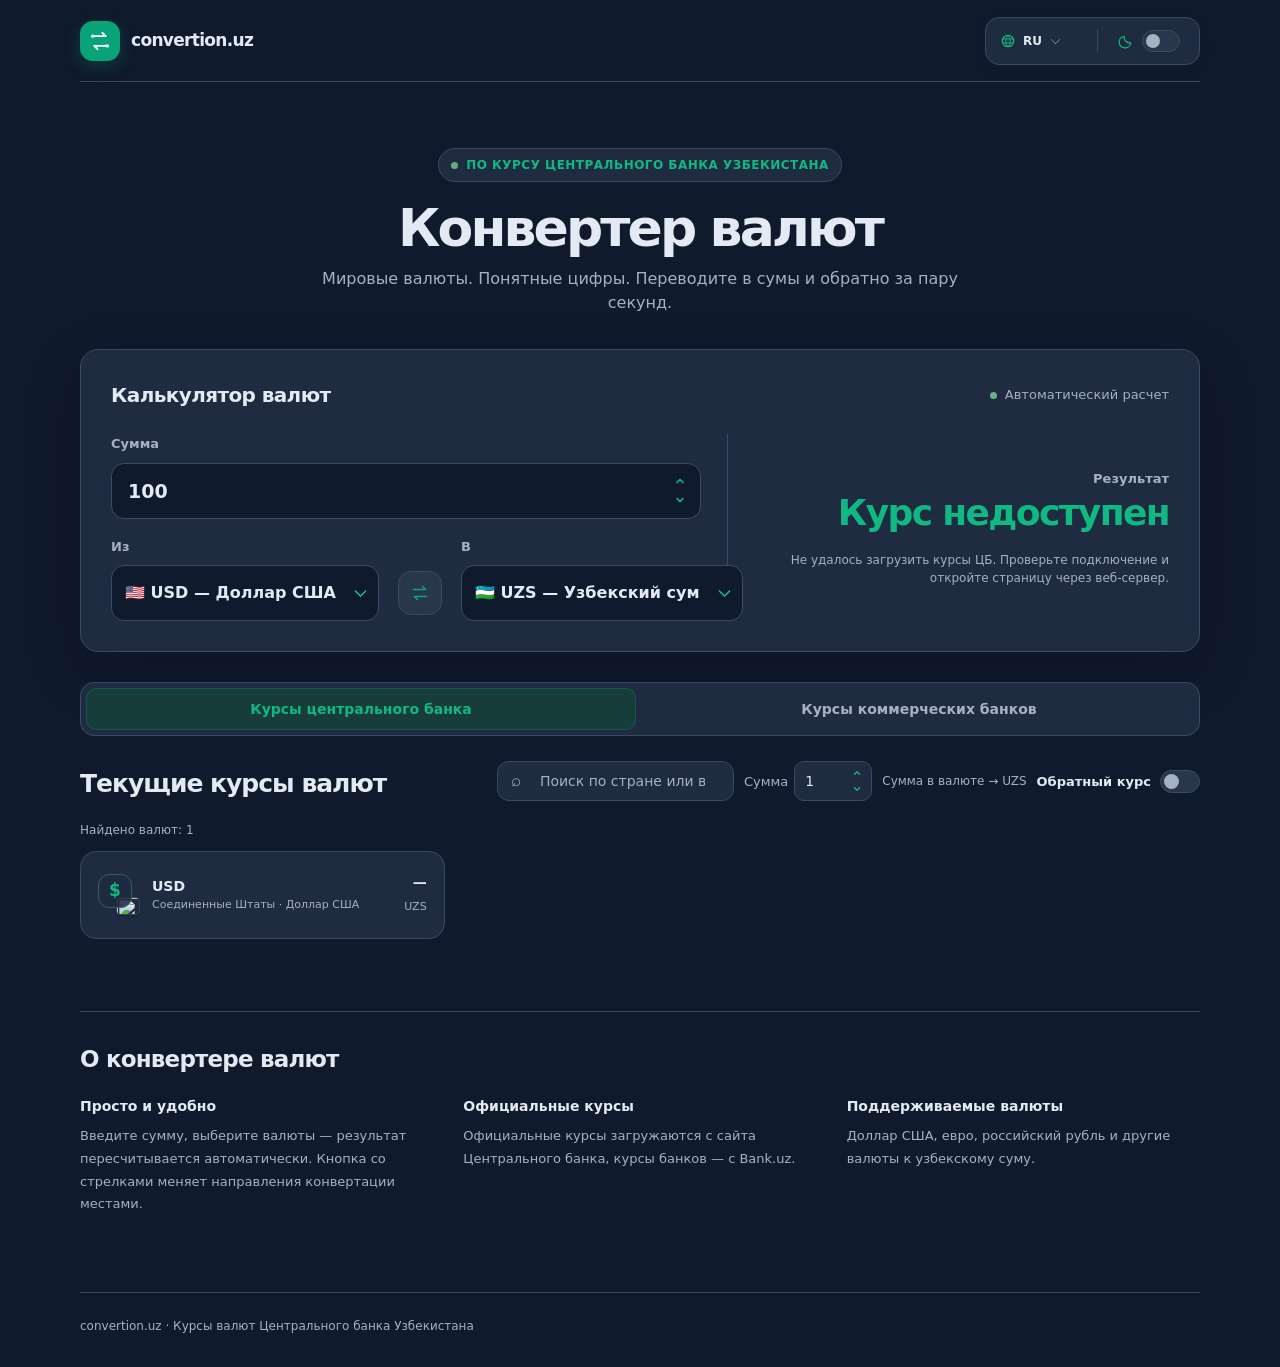
==== commit 7e49269a: "Add files via upload" ====
--- a/index.html
+++ b/index.html
@@ -22,7 +22,7 @@
         <span>convertion.uz</span>
       </a>
       <div class="header-actions">
-        <div class="header-preferences" role="group" aria-label="Настройки отображения" data-i18n-aria="displayPreferences">
+        <div class="header-preferences" role=c:\Users\Рахматулло\AppData\Local\Packages\MicrosoftWindows.Client.Core_cw5n1h2txyewy\TempState\ScreenClip\{0651DC11-9F03-4CFB-A78F-D96548849EB0}.png"group" aria-label="Настройки отображения" data-i18n-aria="displayPreferences">
           <div class="language-control" role="group" aria-label="Выбор языка" data-i18n-aria="languageLabel">
             <svg viewBox="0 0 20 20" fill="none" aria-hidden="true">
               <circle cx="10" cy="10" r="7.1" stroke="currentColor" stroke-width="1.5"/>
@@ -89,7 +89,11 @@
                   </div>
                 </div>
               </label>
-              <button class="swap-button" id="swap" type="button" aria-label="Поменять валюты местами" title="Поменять валюты местами">⇄</button>
+              <button class="swap-button" id="swap" type="button" aria-label="Поменять валюты местами" title="Поменять валюты местами">
+                <svg class="swap-icon" viewBox="0 0 20 20" fill="none" aria-hidden="true">
+                  <path d="M3.5 6.5h12l-3-3m4 10h-12l3 3" stroke="currentColor" stroke-width="1.7" stroke-linecap="round" stroke-linejoin="round"/>
+                </svg>
+              </button>
               <label>
                 <span class="field-label" data-i18n="to">В</span>
                 <div class="currency-picker" data-currency-picker>
--- a/css/site.css
+++ b/css/site.css
@@ -395,18 +395,20 @@
       position: relative;
       width: 44px;
       height: 44px;
+      display: grid;
+      place-items: center;
       margin: 0 auto 6px;
-      overflow: hidden;
+      padding: 0;
       border: 1px solid var(--line);
       border-radius: 13px;
       background: var(--surface-soft);
       color: var(--accent);
       cursor: pointer;
-      font-size: 20px;
       transition: background .2s, border-color .2s, box-shadow .2s;
     }
+    .swap-icon { display: block; width: 20px; height: 20px; }
     @keyframes swap-rotate { to { transform: rotate(180deg); } }
-    .swap-button.is-swapping { animation: swap-rotate .32s cubic-bezier(.2,.8,.2,1) forwards; }
+    .swap-button.is-swapping .swap-icon { animation: swap-rotate .32s cubic-bezier(.2,.8,.2,1) forwards; }
     .swap-button:hover { border-color: var(--accent); background: var(--accent-soft); box-shadow: 0 4px 14px rgba(8, 164, 119, .16); }
     .swap-button:focus-visible { outline: 2px solid var(--accent-strong); outline-offset: 3px; }
 
@@ -431,7 +433,7 @@
     .rates-tabs {
       display: flex;
       gap: 8px;
-      margin: 76px 0 24px;
+      margin: 30px 0 24px;
       padding: 5px;
       border: 1px solid var(--line);
       border-radius: 14px;
@@ -456,7 +458,7 @@
     .rates-tab:focus-visible { outline: 2px solid var(--accent-strong); outline-offset: 3px; }
     .rates-tabs ~ .commercial-rates-section { margin-top: 0; }
     .section-heading { display: flex; justify-content: space-between; align-items: center; gap: 18px; margin-bottom: 18px; }
-    .section-kicker { color: var(--accent); font-size: 11px; font-weight: 750; letter-spacing: .13em; }
+    .section-kicker { color: var(--accent); font-size: 11px; font-weight: 750; letter-spacing: .13em; display: none;}
     .section-heading h2 { margin: 5px 0 0; font-size: 25px; letter-spacing: -.04em; white-space: nowrap; }
     .section-note { color: var(--muted); font-size: 12px; white-space: nowrap; }
     .rate-tools { display: flex; align-items: center; justify-content: flex-end; gap: 10px; min-width: 0; flex: 1 1 auto; }
@@ -837,31 +839,51 @@
       .card-heading { align-items: flex-start; flex-direction: column; gap: 7px; }
       .conversion-layout { grid-template-columns: 1fr; gap: 18px; }
       .result-panel { align-items: flex-start; padding: 15px 0 0; border-top: 1px solid var(--line); border-left: 0; text-align: left; }
-      .currency-row { grid-template-columns: 1fr 42px 1fr; gap: 7px; }
+      .currency-row { grid-template-columns: minmax(0, 1fr) 36px minmax(0, 1fr); gap: 6px; }
+      .currency-row > label, .currency-picker { min-width: 0; }
       .currency-picker-trigger { padding: 0 34px 0 8px; font-size: 13px; }
-      .swap-button { width: 36px; height: 36px; margin-bottom: 5px; border-radius: 11px; font-size: 17px; }
+      .currency-picker-search { font-size: 16px; }
+      .swap-button { width: 36px; height: 36px; margin-bottom: 5px; border-radius: 11px; }
+      .swap-icon { width: 18px; height: 18px; }
       .rates-tabs { gap: 5px; margin: 56px 0 20px; }
       .rates-tab { min-height: 40px; padding: 0 8px; font-size: 12px; }
       .section-heading { align-items: flex-start; flex-direction: column; gap: 6px; }
       .section-heading h2 { white-space: normal; }
       .rate-tools { width: 100%; align-items: center; justify-content: flex-start; flex-wrap: wrap; gap: 10px 14px; }
       .rate-search { flex: 1 1 100%; max-width: none; }
+      .rate-search input, .rate-amount-control input { font-size: 16px; }
       .section-note { white-space: normal; }
       .rates-grid { grid-template-columns: repeat(2, minmax(0, 1fr)); gap: 9px; }
       .rate-card { align-items: flex-start; flex-direction: column; gap: 10px; padding: 13px; }
       .rate-value { text-align: left; }
       .commercial-rates-section { margin-top: 38px; }
-      .bank-filter-label { flex-basis: calc(50% - 6px); }
+      .bank-filter-label { min-width: 0; flex-basis: calc(50% - 6px); }
+      .bank-filter-label input { font-size: 16px; }
       .bank-rates-table th, .bank-rates-table td { padding: 12px 10px; }
       .bank-rates-table th, .bank-rates-table td { font-size: 12px; }
-      .history-controls { align-items: stretch; flex-direction: column; }
-      .history-controls label, .history-controls input { width: 100%; }
+      .history-controls { align-items: stretch; flex-direction: column; flex-wrap: nowrap; }
+      .history-controls label { width: 100%; min-width: 0; }
+      .history-controls input { width: 100%; min-width: 0; max-width: 100%; font-size: 16px; }
       .history-chart { min-height: 190px; flex-basis: 240px; }
       .history-stats { grid-template-columns: repeat(2, minmax(0, 1fr)); }
       .history-stat:last-child { grid-column: 1 / -1; }
-      .history-tools { align-items: flex-start; flex-direction: column; }
+      .history-tools { width: 100%; min-width: 0; flex: 0 1 auto; align-items: flex-start; flex-direction: column; }
+      .history-presets, .history-zoom { max-width: 100%; }
       .history-zoom { margin-left: 0; }
-      .history-dialog { width: calc(100vw - 20px); min-width: calc(100vw - 20px); height: min(760px, calc(92vh - 12px)); min-height: 350px; max-width: calc(100vw - 20px); max-height: calc(100vh - 12px); resize: both; }
+      .history-dialog {
+        width: calc(100vw - 16px);
+        min-width: 0;
+        height: calc(100vh - 16px);
+        height: calc(100dvh - 16px);
+        min-height: min(350px, calc(100vh - 16px));
+        min-height: min(350px, calc(100dvh - 16px));
+        max-width: calc(100vw - 16px);
+        max-height: calc(100vh - 16px);
+        max-height: calc(100dvh - 16px);
+        overflow-x: hidden;
+        resize: none;
+      }
+      .history-dialog-inner { padding: 16px; }
       .history-scrollbar { gap: 7px; }
       .history-scrollbar-label { min-width: 0; max-width: 82px; overflow: hidden; text-overflow: ellipsis; }
       .about-grid { grid-template-columns: 1fr; gap: 20px; }
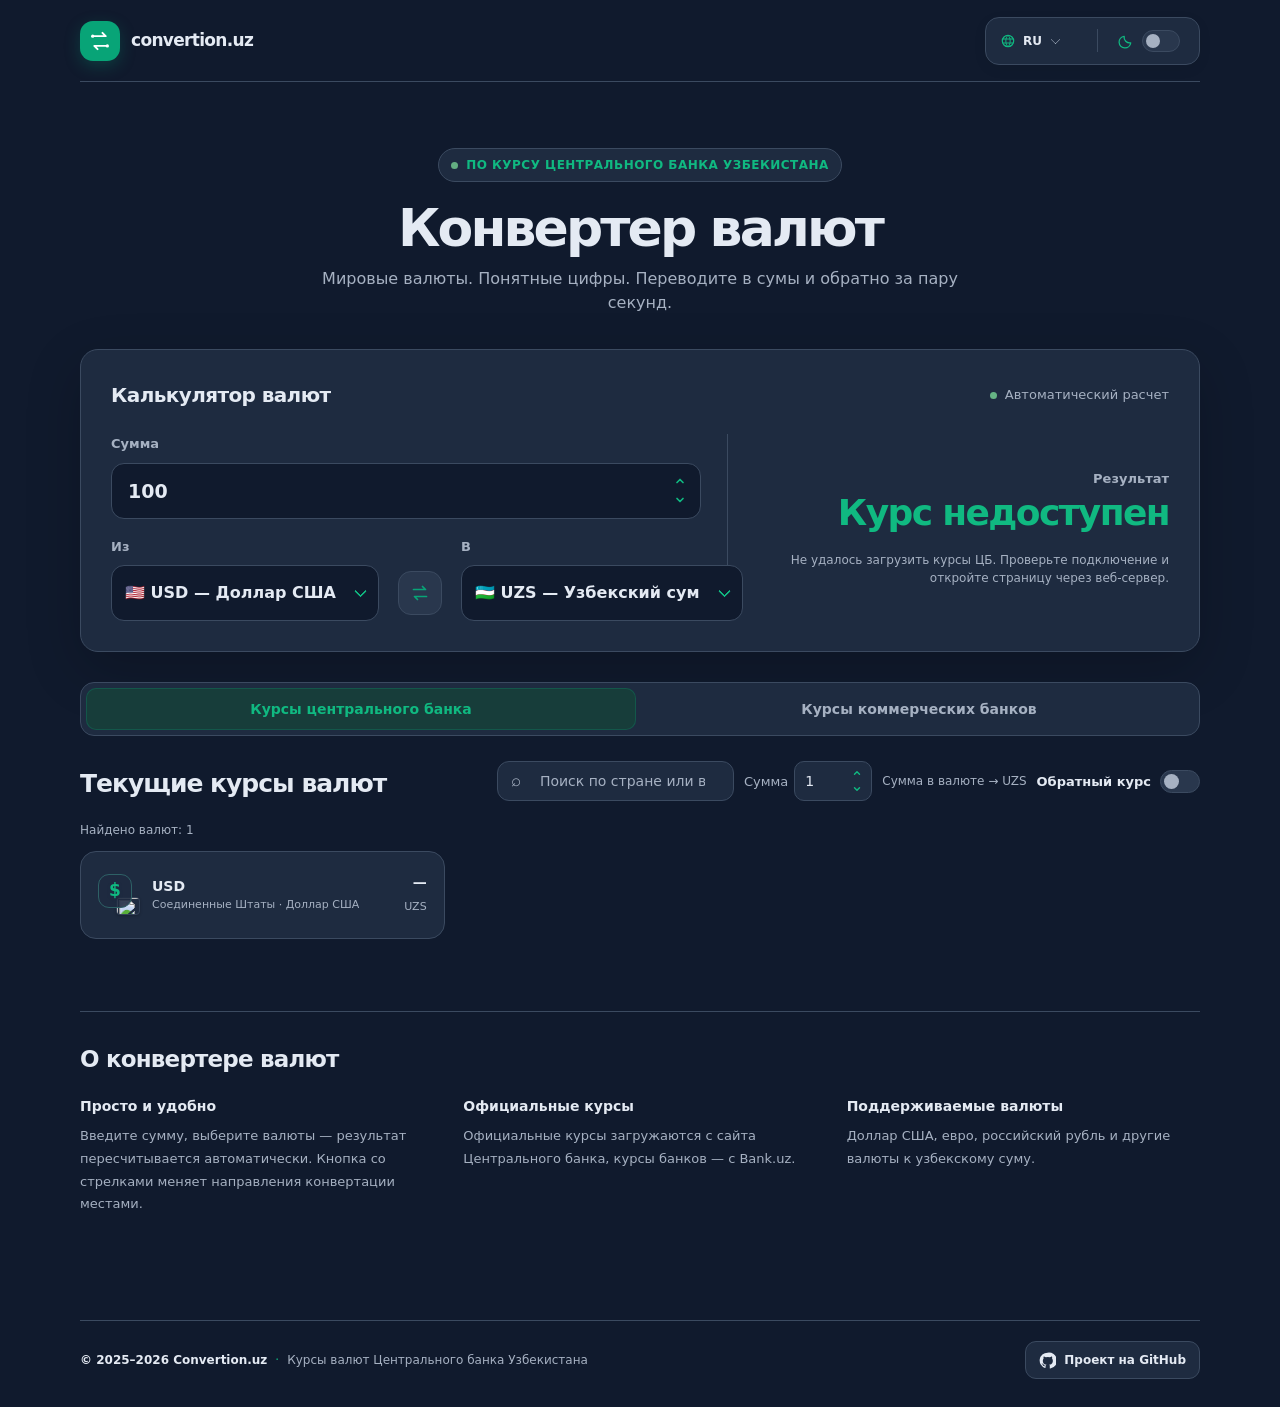
==== commit 7067cd58: "Add files via upload" ====
--- a/index.html
+++ b/index.html
@@ -1,297 +1,309 @@
-<!doctype html>
-<html lang="ru">
-<head>
-  <meta charset="utf-8">
-  <meta name="viewport" content="width=device-width, initial-scale=1">
-  <meta name="theme-color" content="#101a2d">
-  <meta name="description" content="Удобный конвертер валют с курсами к узбекскому суму.">
-  <title>Конвертер валют — Convertion.uz</title>
-  <link rel="icon" type="image/svg+xml" href="assets/favicon.svg">
-  <link rel="stylesheet" href="css/site.css">
-</head>
-<body>
-  <div class="page-shell">
-    <header class="site-header">
-      <a class="brand" href="#" aria-label="Convertion.uz — главная">
-        <span class="brand-mark" aria-hidden="true">
-          <svg width="26" height="26" viewBox="0 0 32 32" fill="none" xmlns="http://www.w3.org/2000/svg">
-            <path d="M7 10h16l-4-4M25 22H9l4 4" stroke="currentColor" stroke-width="2.4" stroke-linecap="round" stroke-linejoin="round"/>
-            <circle cx="7" cy="10" r="2" fill="currentColor"/><circle cx="25" cy="22" r="2" fill="currentColor"/>
-          </svg>
-        </span>
-        <span>convertion.uz</span>
-      </a>
-      <div class="header-actions">
-        <div class="header-preferences" role=c:\Users\Рахматулло\AppData\Local\Packages\MicrosoftWindows.Client.Core_cw5n1h2txyewy\TempState\ScreenClip\{0651DC11-9F03-4CFB-A78F-D96548849EB0}.png"group" aria-label="Настройки отображения" data-i18n-aria="displayPreferences">
-          <div class="language-control" role="group" aria-label="Выбор языка" data-i18n-aria="languageLabel">
-            <svg viewBox="0 0 20 20" fill="none" aria-hidden="true">
-              <circle cx="10" cy="10" r="7.1" stroke="currentColor" stroke-width="1.5"/>
-              <path d="M3.3 7.5h13.4M3.3 12.5h13.4M10 2.9c1.8 1.8 2.7 4.2 2.7 7.1s-.9 5.3-2.7 7.1c-1.8-1.8-2.7-4.2-2.7-7.1s.9-5.3 2.7-7.1Z" stroke="currentColor" stroke-width="1.2"/>
-            </svg>
-          <select class="language-select" id="language-select" aria-label="Выбор языка" data-i18n-aria="languageLabel">
-              <option value="uz">UZ</option>
-              <option value="ru">RU</option>
-              <option value="en">EN</option>
-          </select>
-          </div>
-          <span class="preferences-divider" aria-hidden="true"></span>
-          <label class="theme-switch">
-            <svg class="theme-icon theme-icon-moon" viewBox="0 0 20 20" fill="none" aria-hidden="true">
-              <path d="M15.9 12.3A7.1 7.1 0 0 1 7.7 4.1a7.3 7.3 0 1 0 8.2 8.2Z" stroke="currentColor" stroke-width="1.6" stroke-linecap="round" stroke-linejoin="round"/>
-            </svg>
-            <svg class="theme-icon theme-icon-sun" viewBox="0 0 20 20" fill="none" aria-hidden="true">
-              <circle cx="10" cy="10" r="3.3" stroke="currentColor" stroke-width="1.5"/>
-              <path d="M10 2.3v1.5m0 12.4v1.5m7.7-7.7h-1.5M3.8 10H2.3m13.1-5.4-1.1 1.1M5.7 14.3l-1.1 1.1m11.1 0-1.1-1.1M5.7 5.7 4.6 4.6" stroke="currentColor" stroke-width="1.5" stroke-linecap="round"/>
-            </svg>
-            <input id="theme-toggle" type="checkbox" role="switch" aria-label="Светлая тема" aria-checked="false">
-            <span class="switch-track" aria-hidden="true"><span></span></span>
-          </label>
-        </div>
-      </div>
-    </header>
-
-    <main>
-      <section class="intro" aria-labelledby="page-title">
-        <div class="eyebrow"><span class="eyebrow-dot" aria-hidden="true"></span><span data-i18n="eyebrow">По курсу Центрального банка Узбекистана</span></div>
-        <h1 id="page-title" data-i18n="pageTitle">Конвертер валют</h1>
-        <p data-i18n="pageIntro">Мировые валюты. Понятные цифры. Переводите в сумы и обратно за пару секунд.</p>
-      </section>
-
-      <section class="convertion-card" aria-labelledby="convertion-title">
-        <div class="card-heading">
-          <h2 id="convertion-title" data-i18n="calculator">Калькулятор валют</h2>
-          <div class="live-badge"><span class="live-dot" aria-hidden="true"></span><span data-i18n="autoCalc">Автоматический расчет</span></div>
-        </div>
-        <div class="conversion-layout">
-          <div>
-            <label class="amount-field" for="amount">
-              <span class="field-label" data-i18n="amount">Сумма</span>
-              <span class="number-control">
-                <input class="amount-input" id="amount" type="number" min="0" step="any" value="100" inputmode="decimal">
-                <span class="number-stepper">
-                  <button type="button" data-step="up" aria-label="Увеличить сумму"><svg viewBox="0 0 12 12" aria-hidden="true"><path d="m3 7.5 3-3 3 3" fill="none" stroke="currentColor" stroke-width="1.7" stroke-linecap="round" stroke-linejoin="round"/></svg></button>
-                  <button type="button" data-step="down" aria-label="Уменьшить сумму"><svg viewBox="0 0 12 12" aria-hidden="true"><path d="m3 4.5 3 3 3-3" fill="none" stroke="currentColor" stroke-width="1.7" stroke-linecap="round" stroke-linejoin="round"/></svg></button>
-                </span>
-              </span>
-            </label>
-            <div class="currency-row">
-              <label>
-                <span class="field-label" data-i18n="from">Из</span>
-                <div class="currency-picker" data-currency-picker>
-                  <select class="currency-select-native" id="from-currency" aria-hidden="true" tabindex="-1"></select>
-                  <button class="currency-picker-trigger" id="from-currency-trigger" type="button" aria-label="Исходная валюта" aria-haspopup="listbox" aria-expanded="false" aria-controls="from-currency-options">
-                    <span class="currency-picker-value"></span><span class="select-arrow" aria-hidden="true"></span>
-                  </button>
-                  <div class="currency-picker-menu" hidden>
-                    <input class="currency-picker-search" type="search" role="combobox" aria-autocomplete="list" aria-expanded="false" aria-controls="from-currency-options" aria-label="Поиск валюты" data-i18n-aria="currencySearchLabel" data-i18n-placeholder="currencySearchPlaceholder" autocomplete="off">
-                    <div class="currency-picker-options" id="from-currency-options" role="listbox"></div>
-                    <div class="currency-picker-empty" hidden data-i18n="currencySearchEmpty">Валюта не найдена</div>
-                  </div>
-                </div>
-              </label>
-              <button class="swap-button" id="swap" type="button" aria-label="Поменять валюты местами" title="Поменять валюты местами">
-                <svg class="swap-icon" viewBox="0 0 20 20" fill="none" aria-hidden="true">
-                  <path d="M3.5 6.5h12l-3-3m4 10h-12l3 3" stroke="currentColor" stroke-width="1.7" stroke-linecap="round" stroke-linejoin="round"/>
-                </svg>
-              </button>
-              <label>
-                <span class="field-label" data-i18n="to">В</span>
-                <div class="currency-picker" data-currency-picker>
-                  <select class="currency-select-native" id="to-currency" aria-hidden="true" tabindex="-1"></select>
-                  <button class="currency-picker-trigger" id="to-currency-trigger" type="button" aria-label="Целевая валюта" aria-haspopup="listbox" aria-expanded="false" aria-controls="to-currency-options">
-                    <span class="currency-picker-value"></span><span class="select-arrow" aria-hidden="true"></span>
-                  </button>
-                  <div class="currency-picker-menu" hidden>
-                    <input class="currency-picker-search" type="search" role="combobox" aria-autocomplete="list" aria-expanded="false" aria-controls="to-currency-options" aria-label="Поиск валюты" data-i18n-aria="currencySearchLabel" data-i18n-placeholder="currencySearchPlaceholder" autocomplete="off">
-                    <div class="currency-picker-options" id="to-currency-options" role="listbox"></div>
-                    <div class="currency-picker-empty" hidden data-i18n="currencySearchEmpty">Валюта не найдена</div>
-                  </div>
-                </div>
-              </label>
-            </div>
-          </div>
-          <div class="result-panel" aria-live="polite">
-            <div class="result-label" data-i18n="result">Результат</div>
-            <div class="result-amount" id="result">—</div>
-            <p class="rate-line" id="rate-line"></p>
-            <p class="updated-line" id="updated-line" data-i18n="loadingRates">Загружаем официальный курс…</p>
-          </div>
-        </div>
-      </section>
-
-      <div class="rates-tabs" role="tablist" aria-label="Разделы курсов валют" data-i18n-aria="ratesTabsLabel">
-        <button class="rates-tab" id="rates-tab" type="button" role="tab" aria-selected="true" aria-controls="rates" tabindex="0" data-i18n="worldCurrenciesTab">Мировые валюты</button>
-        <button class="rates-tab" id="bank-rates-tab" type="button" role="tab" aria-selected="false" aria-controls="bank-rates" tabindex="-1" data-i18n="bankRatesTab">Курсы коммерческих банков</button>
-      </div>
-      <section class="rates-section" id="rates" role="tabpanel" tabindex="0" aria-labelledby="rates-tab">
-        <div class="section-heading">
-          <div>
-            <div class="section-kicker" data-i18n="currencies">МИРОВЫЕ ВАЛЮТЫ</div>
-            <h2 id="rates-title" data-i18n="ratesTitle">Текущие курсы валют</h2>
-          </div>
-          <div class="rate-tools">
-            <label class="rate-search">
-              <span class="search-icon" aria-hidden="true">⌕</span>
-              <input id="rate-search" type="search" autocomplete="off" placeholder="Поиск по стране или валюте" aria-label="Поиск по стране или валюте">
-            </label>
-            <label class="rate-amount-control">
-              <span data-i18n="rateAmount">Сумма</span>
-              <span class="number-control">
-                <input id="rate-amount" type="number" min="0" step="any" value="1" inputmode="decimal" aria-label="Сумма для расчёта курса">
-                <span class="number-stepper">
-                  <button type="button" data-step="up" aria-label="Увеличить сумму"><svg viewBox="0 0 12 12" aria-hidden="true"><path d="m3 7.5 3-3 3 3" fill="none" stroke="currentColor" stroke-width="1.7" stroke-linecap="round" stroke-linejoin="round"/></svg></button>
-                  <button type="button" data-step="down" aria-label="Уменьшить сумму"><svg viewBox="0 0 12 12" aria-hidden="true"><path d="m3 4.5 3 3 3-3" fill="none" stroke="currentColor" stroke-width="1.7" stroke-linecap="round" stroke-linejoin="round"/></svg></button>
-                </span>
-              </span>
-            </label>
-            <span class="section-note" id="rates-note" data-i18n="ratesNote">Сумма в валюте → UZS</span>
-            <label class="rate-switch">
-              <span data-i18n="reverseRates">Курс наоборот</span>
-              <input id="rate-view-toggle" type="checkbox" role="switch" aria-label="Показать обратный курс">
-              <span class="switch-track" aria-hidden="true"><span></span></span>
-            </label>
-          </div>
-        </div>
-        <p class="rate-count" id="rate-count" aria-live="polite"></p>
-        <div class="rates-grid" id="rates-grid"></div>
-        <div class="rates-more-wrap">
-          <button class="rates-more" id="rates-more" type="button" aria-expanded="false" data-i18n="showAllRates">Показать все курсы</button>
-        </div>
-        <p class="rate-empty" id="rate-empty" hidden data-i18n="noRatesFound">Ничего не найдено</p>
-      </section>
-
-      <section class="commercial-rates-section" id="bank-rates" role="tabpanel" tabindex="0" aria-labelledby="bank-rates-tab" hidden>
-        <div class="section-heading">
-          <div>
-            <div class="section-kicker" data-i18n="bankRatesKicker">КУРСЫ БАНКОВ</div>
-            <h2 id="bank-rates-title" data-i18n="bankRatesTitle">Курсы коммерческих банков</h2>
-          </div>
-        </div>
-        <div class="bank-filter-controls" aria-label="Фильтры курсов банков" data-i18n-aria="bankFiltersLabel">
-          <label class="bank-filter-label">
-            <span data-i18n="bankFilterSearch">Банк</span>
-            <input id="bank-filter-search" type="search" autocomplete="off">
-          </label>
-          <div class="bank-filter-label">
-            <span data-i18n="bankFilterCurrency">Валюта</span>
-            <select id="bank-filter-currency" data-i18n-aria="bankFilterCurrency">
-              <option value="all" data-i18n="bankFilterAllCurrencies">Все валюты</option>
-              <option value="USD">USD</option><option value="RUB">RUB</option><option value="EUR">EUR</option>
-              <option value="GBP">GBP</option><option value="KZT">KZT</option>
-            </select>
-          </div>
-          <div class="bank-filter-label">
-            <span data-i18n="bankFilterRate">Фильтровать по цене</span>
-            <select id="bank-filter-type" data-i18n-aria="bankFilterRate">
-              <option value="buy" data-i18n="bankBuy">Покупка</option>
-              <option value="sell" data-i18n="bankSell">Продажа</option>
-            </select>
-          </div>
-          <label class="bank-filter-label">
-            <span data-i18n="bankFilterMinimum">Цена от</span>
-            <input id="bank-filter-min" type="number" min="0" step="any" inputmode="decimal">
-          </label>
-          <label class="bank-filter-label">
-            <span data-i18n="bankFilterMaximum">Цена до</span>
-            <input id="bank-filter-max" type="number" min="0" step="any" inputmode="decimal">
-          </label>
-        </div>
-        <div class="bank-rates-table-wrap">
-          <table class="bank-rates-table">
-            <thead>
-              <tr>
-                <th scope="col" aria-sort="ascending"><button class="bank-sort-button" type="button" data-bank-sort="bank"><span data-i18n="bankName">Банк</span><span class="bank-sort-indicator" aria-hidden="true">↑</span></button></th>
-                <th scope="col" aria-sort="none"><button class="bank-sort-button" type="button" data-bank-sort="currency"><span data-i18n="bankCurrency">Валюта</span><span class="bank-sort-indicator" aria-hidden="true"></span></button></th>
-                <th scope="col" aria-sort="none"><button class="bank-sort-button" type="button" data-bank-sort="buy"><span data-i18n="bankBuy">Покупка</span><span class="bank-sort-indicator" aria-hidden="true"></span></button></th>
-                <th scope="col" aria-sort="none"><button class="bank-sort-button" type="button" data-bank-sort="sell"><span data-i18n="bankSell">Продажа</span><span class="bank-sort-indicator" aria-hidden="true"></span></button></th>
-              </tr>
-            </thead>
-            <tbody id="bank-rates-body" aria-live="polite"></tbody>
-          </table>
-        </div>
-        <p class="bank-rates-count" id="bank-rates-count" aria-live="polite"></p>
-        <p class="bank-rates-empty" id="bank-rates-empty" hidden data-i18n="bankRatesNoResults">По заданным фильтрам курсы не найдены.</p>
-        <p class="bank-rates-status" id="bank-rates-status" role="status" aria-live="polite"></p>
-        <p class="bank-rates-disclaimer">
-          <span data-i18n="bankRatesDisclaimer">Курсы покупки и продажи предоставляет Bank.uz; перед обменом уточняйте курс в банке.</span>
-          <a class="bank-rates-source" href="https://bank.uz/uz/currency" target="_blank" rel="noopener noreferrer" data-i18n="bankRatesSource">Источник: Bank.uz</a>
-        </p>
-      </section>
-
-      <dialog class="history-dialog" id="history-dialog" aria-labelledby="history-title">
-        <div class="history-dialog-inner">
-          <div class="history-heading">
-            <div>
-              <h2 id="history-title"></h2>
-              <p id="history-subtitle"></p>
-            </div>
-            <button class="history-close" id="history-close" type="button" aria-label="Закрыть" data-i18n-aria="historyClose" data-i18n-title="historyClose">×</button>
-          </div>
-          <div class="history-controls">
-            <label for="history-from"><span data-i18n="historyFrom">С даты</span><input id="history-from" type="date"></label>
-            <label for="history-to"><span data-i18n="historyTo">По дату</span><input id="history-to" type="date"></label>
-            <div class="history-tools">
-              <div class="history-presets" role="group" aria-label="Быстрый выбор периода" data-i18n-aria="historyPresets">
-                <button class="history-tool-button" type="button" data-history-range="1m" data-i18n="history1m">1 мес.</button>
-                <button class="history-tool-button" type="button" data-history-range="3m" data-i18n="history3m">3 мес.</button>
-                <button class="history-tool-button" type="button" data-history-range="6m" data-i18n="history6m">6 мес.</button>
-                <button class="history-tool-button" type="button" data-history-range="1y" data-i18n="history1y">1 год</button>
-                <button class="history-tool-button" type="button" data-history-range="3y" data-i18n="history3y">3 года</button>
-                <button class="history-tool-button" type="button" data-history-range="5y" data-i18n="history5y">5 лет</button>
-                <button class="history-tool-button" type="button" data-history-range="7y" data-i18n="history7y">7 лет</button>
-                <button class="history-tool-button" type="button" data-history-range="all" data-i18n="historyAll">Всё</button>
-              </div>
-              <div class="history-zoom" role="group" aria-label="Масштаб графика" data-i18n-aria="historyZoom">
-                <button class="history-tool-button" id="history-zoom-out" type="button" aria-label="Отдалить график" data-i18n-aria="historyZoomOut" data-i18n-title="historyZoomOut">−</button>
-                <button class="history-tool-button" id="history-zoom-in" type="button" aria-label="Приблизить график" data-i18n-aria="historyZoomIn" data-i18n-title="historyZoomIn">+</button>
-                <button class="history-tool-button" id="history-zoom-reset" type="button" data-i18n="historyReset" data-i18n-title="historyReset">Сбросить масштаб</button>
-              </div>
-            </div>
-          </div>
-          <p class="history-hint" data-i18n="historyHelp">Колесо мыши — масштаб, перетаскивание — сдвиг графика, наведите курсор для значений. Потяните за нижний правый угол окна, чтобы изменить его размер.</p>
-          <p class="history-status" id="history-status" role="status" aria-live="polite"></p>
-          <div class="history-stats" id="history-stats" aria-label="Статистика за период" data-i18n-aria="historyStats">
-            <div class="history-stat"><span data-i18n="historyLatest">Последнее значение</span><strong id="history-stat-latest">—</strong></div>
-            <div class="history-stat"><span data-i18n="historyMinimum">Минимум</span><strong id="history-stat-min">—</strong></div>
-            <div class="history-stat"><span data-i18n="historyMaximum">Максимум</span><strong id="history-stat-max">—</strong></div>
-            <div class="history-stat"><span data-i18n="historyAverage">Среднее</span><strong id="history-stat-average">—</strong></div>
-            <div class="history-stat"><span data-i18n="historyChange">Изменение за период</span><strong id="history-stat-change">—</strong></div>
-          </div>
-          <div class="history-chart" id="history-chart">
-            <div class="history-tooltip" id="history-tooltip" hidden><strong></strong><span></span></div>
-          </div>
-          <div class="history-scrollbar">
-            <span class="history-scrollbar-label" id="history-scroll-start"></span>
-            <div class="history-scroll-track" id="history-scroll-track" role="scrollbar" tabindex="0" aria-orientation="horizontal" aria-controls="history-chart" aria-label="Прокрутка периода графика" data-i18n-aria="historyScrollbar">
-              <span class="history-scroll-thumb" id="history-scroll-thumb"></span>
-            </div>
-            <span class="history-scrollbar-label" id="history-scroll-end"></span>
-          </div>
-        </div>
-      </dialog>
-
-      <section class="about-section" aria-labelledby="about-title">
-        <h2 id="about-title" data-i18n="aboutTitle">О конвертере валют</h2>
-        <div class="about-grid">
-          <article>
-            <h3 data-i18n="aboutEasyTitle">Просто и удобно</h3>
-            <p data-i18n="aboutEasyText">Введите сумму, выберите валюты — результат пересчитывается автоматически. Кнопка со стрелками меняет направления конвертации местами.</p>
-          </article>
-          <article>
-            <h3 data-i18n="aboutRatesTitle">Официальные курсы</h3>
-            <p data-i18n="aboutRatesText">Курсы загружаются с сайта Центрального банка Республики Узбекистан.</p>
-          </article>
-          <article>
-            <h3 data-i18n="aboutCurrenciesTitle">Поддерживаемые валюты</h3>
-            <p data-i18n="aboutCurrenciesText">Доллар США, евро, российский рубль и другие валюты к узбекскому суму.</p>
-          </article>
-        </div>
-      </section>
-    </main>
-
-    <footer data-i18n="footer">Convertion.uz · Курсы валют Центрального банка Узбекистана</footer>
-  </div>
-
-  <script src="js/app.js" defer></script>
-</body>
+<!doctype html>
+<html lang="ru">
+<head>
+  <meta charset="utf-8">
+  <meta name="viewport" content="width=device-width, initial-scale=1">
+  <meta name="theme-color" content="#101a2d">
+  <meta name="description" content="Удобный конвертер валют с курсами к узбекскому суму.">
+  <title>Конвертер валют — Convertion.uz</title>
+  <link rel="icon" type="image/svg+xml" href="favicon.svg">
+  <link rel="stylesheet" href="assets/site.css">
+</head>
+<body>
+  <div class="page-shell">
+    <header class="site-header">
+      <a class="brand" href="#" aria-label="Convertion.uz — главная">
+        <span class="brand-mark" aria-hidden="true">
+          <svg width="26" height="26" viewBox="0 0 32 32" fill="none" xmlns="http://www.w3.org/2000/svg">
+            <path d="M7 10h16l-4-4M25 22H9l4 4" stroke="currentColor" stroke-width="2.4" stroke-linecap="round" stroke-linejoin="round"/>
+            <circle cx="7" cy="10" r="2" fill="currentColor"/><circle cx="25" cy="22" r="2" fill="currentColor"/>
+          </svg>
+        </span>
+        <span>convertion.uz</span>
+      </a>
+      <div class="header-actions">
+        <div class="header-preferences" role=c:\Users\Рахматулло\AppData\Local\Packages\MicrosoftWindows.Client.Core_cw5n1h2txyewy\TempState\ScreenClip\{0651DC11-9F03-4CFB-A78F-D96548849EB0}.png"group" aria-label="Настройки отображения" data-i18n-aria="displayPreferences">
+          <div class="language-control" role="group" aria-label="Выбор языка" data-i18n-aria="languageLabel">
+            <svg viewBox="0 0 20 20" fill="none" aria-hidden="true">
+              <circle cx="10" cy="10" r="7.1" stroke="currentColor" stroke-width="1.5"/>
+              <path d="M3.3 7.5h13.4M3.3 12.5h13.4M10 2.9c1.8 1.8 2.7 4.2 2.7 7.1s-.9 5.3-2.7 7.1c-1.8-1.8-2.7-4.2-2.7-7.1s.9-5.3 2.7-7.1Z" stroke="currentColor" stroke-width="1.2"/>
+            </svg>
+          <select class="language-select" id="language-select" aria-label="Выбор языка" data-i18n-aria="languageLabel">
+              <option value="uz">UZ</option>
+              <option value="ru">RU</option>
+              <option value="en">EN</option>
+          </select>
+          </div>
+          <span class="preferences-divider" aria-hidden="true"></span>
+          <label class="theme-switch">
+            <svg class="theme-icon theme-icon-moon" viewBox="0 0 20 20" fill="none" aria-hidden="true">
+              <path d="M15.9 12.3A7.1 7.1 0 0 1 7.7 4.1a7.3 7.3 0 1 0 8.2 8.2Z" stroke="currentColor" stroke-width="1.6" stroke-linecap="round" stroke-linejoin="round"/>
+            </svg>
+            <svg class="theme-icon theme-icon-sun" viewBox="0 0 20 20" fill="none" aria-hidden="true">
+              <circle cx="10" cy="10" r="3.3" stroke="currentColor" stroke-width="1.5"/>
+              <path d="M10 2.3v1.5m0 12.4v1.5m7.7-7.7h-1.5M3.8 10H2.3m13.1-5.4-1.1 1.1M5.7 14.3l-1.1 1.1m11.1 0-1.1-1.1M5.7 5.7 4.6 4.6" stroke="currentColor" stroke-width="1.5" stroke-linecap="round"/>
+            </svg>
+            <input id="theme-toggle" type="checkbox" role="switch" aria-label="Светлая тема" aria-checked="false">
+            <span class="switch-track" aria-hidden="true"><span></span></span>
+          </label>
+        </div>
+      </div>
+    </header>
+
+    <main>
+      <section class="intro" aria-labelledby="page-title">
+        <div class="eyebrow"><span class="eyebrow-dot" aria-hidden="true"></span><span data-i18n="eyebrow">По курсу Центрального банка Узбекистана</span></div>
+        <h1 id="page-title" data-i18n="pageTitle">Конвертер валют</h1>
+        <p data-i18n="pageIntro">Мировые валюты. Понятные цифры. Переводите в сумы и обратно за пару секунд.</p>
+      </section>
+
+      <section class="convertion-card" aria-labelledby="convertion-title">
+        <div class="card-heading">
+          <h2 id="convertion-title" data-i18n="calculator">Калькулятор валют</h2>
+          <div class="live-badge"><span class="live-dot" aria-hidden="true"></span><span data-i18n="autoCalc">Автоматический расчет</span></div>
+        </div>
+        <div class="conversion-layout">
+          <div>
+            <label class="amount-field" for="amount">
+              <span class="field-label" data-i18n="amount">Сумма</span>
+              <span class="number-control">
+                <input class="amount-input" id="amount" type="number" min="0" step="any" value="100" inputmode="decimal">
+                <span class="number-stepper">
+                  <button type="button" data-step="up" aria-label="Увеличить сумму"><svg viewBox="0 0 12 12" aria-hidden="true"><path d="m3 7.5 3-3 3 3" fill="none" stroke="currentColor" stroke-width="1.7" stroke-linecap="round" stroke-linejoin="round"/></svg></button>
+                  <button type="button" data-step="down" aria-label="Уменьшить сумму"><svg viewBox="0 0 12 12" aria-hidden="true"><path d="m3 4.5 3 3 3-3" fill="none" stroke="currentColor" stroke-width="1.7" stroke-linecap="round" stroke-linejoin="round"/></svg></button>
+                </span>
+              </span>
+            </label>
+            <div class="currency-row">
+              <label>
+                <span class="field-label" data-i18n="from">Из</span>
+                <div class="currency-picker" data-currency-picker>
+                  <select class="currency-select-native" id="from-currency" aria-hidden="true" tabindex="-1"></select>
+                  <button class="currency-picker-trigger" id="from-currency-trigger" type="button" aria-label="Исходная валюта" aria-haspopup="listbox" aria-expanded="false" aria-controls="from-currency-options">
+                    <span class="currency-picker-value"></span><span class="select-arrow" aria-hidden="true"></span>
+                  </button>
+                  <div class="currency-picker-menu" hidden>
+                    <input class="currency-picker-search" type="search" role="combobox" aria-autocomplete="list" aria-expanded="false" aria-controls="from-currency-options" aria-label="Поиск валюты" data-i18n-aria="currencySearchLabel" data-i18n-placeholder="currencySearchPlaceholder" autocomplete="off">
+                    <div class="currency-picker-options" id="from-currency-options" role="listbox"></div>
+                    <div class="currency-picker-empty" hidden data-i18n="currencySearchEmpty">Валюта не найдена</div>
+                  </div>
+                </div>
+              </label>
+              <button class="swap-button" id="swap" type="button" aria-label="Поменять валюты местами" title="Поменять валюты местами">
+                <svg class="swap-icon" viewBox="0 0 20 20" fill="none" aria-hidden="true">
+                  <path d="M3.5 6.5h12l-3-3m4 10h-12l3 3" stroke="currentColor" stroke-width="1.7" stroke-linecap="round" stroke-linejoin="round"/>
+                </svg>
+              </button>
+              <label>
+                <span class="field-label" data-i18n="to">В</span>
+                <div class="currency-picker" data-currency-picker>
+                  <select class="currency-select-native" id="to-currency" aria-hidden="true" tabindex="-1"></select>
+                  <button class="currency-picker-trigger" id="to-currency-trigger" type="button" aria-label="Целевая валюта" aria-haspopup="listbox" aria-expanded="false" aria-controls="to-currency-options">
+                    <span class="currency-picker-value"></span><span class="select-arrow" aria-hidden="true"></span>
+                  </button>
+                  <div class="currency-picker-menu" hidden>
+                    <input class="currency-picker-search" type="search" role="combobox" aria-autocomplete="list" aria-expanded="false" aria-controls="to-currency-options" aria-label="Поиск валюты" data-i18n-aria="currencySearchLabel" data-i18n-placeholder="currencySearchPlaceholder" autocomplete="off">
+                    <div class="currency-picker-options" id="to-currency-options" role="listbox"></div>
+                    <div class="currency-picker-empty" hidden data-i18n="currencySearchEmpty">Валюта не найдена</div>
+                  </div>
+                </div>
+              </label>
+            </div>
+          </div>
+          <div class="result-panel" aria-live="polite">
+            <div class="result-label" data-i18n="result">Результат</div>
+            <div class="result-amount" id="result">—</div>
+            <p class="rate-line" id="rate-line"></p>
+            <p class="updated-line" id="updated-line" data-i18n="loadingRates">Загружаем официальный курс…</p>
+          </div>
+        </div>
+      </section>
+
+      <div class="rates-tabs" role="tablist" aria-label="Разделы курсов валют" data-i18n-aria="ratesTabsLabel">
+        <button class="rates-tab" id="rates-tab" type="button" role="tab" aria-selected="true" aria-controls="rates" tabindex="0" data-i18n="worldCurrenciesTab">Мировые валюты</button>
+        <button class="rates-tab" id="bank-rates-tab" type="button" role="tab" aria-selected="false" aria-controls="bank-rates" tabindex="-1" data-i18n="bankRatesTab">Курсы коммерческих банков</button>
+      </div>
+      <section class="rates-section" id="rates" role="tabpanel" tabindex="0" aria-labelledby="rates-tab">
+        <div class="section-heading">
+          <div>
+            <div class="section-kicker" data-i18n="currencies">МИРОВЫЕ ВАЛЮТЫ</div>
+            <h2 id="rates-title" data-i18n="ratesTitle">Текущие курсы валют</h2>
+          </div>
+          <div class="rate-tools">
+            <label class="rate-search">
+              <span class="search-icon" aria-hidden="true">⌕</span>
+              <input id="rate-search" type="search" autocomplete="off" placeholder="Поиск по стране или валюте" aria-label="Поиск по стране или валюте">
+            </label>
+            <label class="rate-amount-control">
+              <span data-i18n="rateAmount">Сумма</span>
+              <span class="number-control">
+                <input id="rate-amount" type="number" min="0" step="any" value="1" inputmode="decimal" aria-label="Сумма для расчёта курса">
+                <span class="number-stepper">
+                  <button type="button" data-step="up" aria-label="Увеличить сумму"><svg viewBox="0 0 12 12" aria-hidden="true"><path d="m3 7.5 3-3 3 3" fill="none" stroke="currentColor" stroke-width="1.7" stroke-linecap="round" stroke-linejoin="round"/></svg></button>
+                  <button type="button" data-step="down" aria-label="Уменьшить сумму"><svg viewBox="0 0 12 12" aria-hidden="true"><path d="m3 4.5 3 3 3-3" fill="none" stroke="currentColor" stroke-width="1.7" stroke-linecap="round" stroke-linejoin="round"/></svg></button>
+                </span>
+              </span>
+            </label>
+            <span class="section-note" id="rates-note" data-i18n="ratesNote">Сумма в валюте → UZS</span>
+            <label class="rate-switch">
+              <span data-i18n="reverseRates">Курс наоборот</span>
+              <input id="rate-view-toggle" type="checkbox" role="switch" aria-label="Показать обратный курс">
+              <span class="switch-track" aria-hidden="true"><span></span></span>
+            </label>
+          </div>
+        </div>
+        <p class="rate-count" id="rate-count" aria-live="polite"></p>
+        <div class="rates-grid" id="rates-grid"></div>
+        <div class="rates-more-wrap">
+          <button class="rates-more" id="rates-more" type="button" aria-expanded="false" data-i18n="showAllRates">Показать все курсы</button>
+        </div>
+        <p class="rate-empty" id="rate-empty" hidden data-i18n="noRatesFound">Ничего не найдено</p>
+      </section>
+
+      <section class="commercial-rates-section" id="bank-rates" role="tabpanel" tabindex="0" aria-labelledby="bank-rates-tab" hidden>
+        <div class="section-heading">
+          <div>
+            <div class="section-kicker" data-i18n="bankRatesKicker">КУРСЫ БАНКОВ</div>
+            <h2 id="bank-rates-title" data-i18n="bankRatesTitle">Курсы коммерческих банков</h2>
+          </div>
+        </div>
+        <div class="bank-filter-controls" aria-label="Фильтры курсов банков" data-i18n-aria="bankFiltersLabel">
+          <label class="bank-filter-label">
+            <span data-i18n="bankFilterSearch">Банк</span>
+            <input id="bank-filter-search" type="search" autocomplete="off">
+          </label>
+          <div class="bank-filter-label">
+            <span data-i18n="bankFilterCurrency">Валюта</span>
+            <select id="bank-filter-currency" data-i18n-aria="bankFilterCurrency">
+              <option value="all" data-i18n="bankFilterAllCurrencies">Все валюты</option>
+              <option value="USD">USD</option><option value="RUB">RUB</option><option value="EUR">EUR</option>
+              <option value="GBP">GBP</option><option value="KZT">KZT</option>
+            </select>
+          </div>
+          <div class="bank-filter-label">
+            <span data-i18n="bankFilterRate">Фильтровать по цене</span>
+            <select id="bank-filter-type" data-i18n-aria="bankFilterRate">
+              <option value="buy" data-i18n="bankBuy">Покупка</option>
+              <option value="sell" data-i18n="bankSell">Продажа</option>
+            </select>
+          </div>
+          <label class="bank-filter-label">
+            <span data-i18n="bankFilterMinimum">Цена от</span>
+            <input id="bank-filter-min" type="number" min="0" step="any" inputmode="decimal">
+          </label>
+          <label class="bank-filter-label">
+            <span data-i18n="bankFilterMaximum">Цена до</span>
+            <input id="bank-filter-max" type="number" min="0" step="any" inputmode="decimal">
+          </label>
+        </div>
+        <div class="bank-rates-table-wrap">
+          <table class="bank-rates-table">
+            <thead>
+              <tr>
+                <th scope="col" aria-sort="ascending"><button class="bank-sort-button" type="button" data-bank-sort="bank"><span data-i18n="bankName">Банк</span><span class="bank-sort-indicator" aria-hidden="true">↑</span></button></th>
+                <th scope="col" aria-sort="none"><button class="bank-sort-button" type="button" data-bank-sort="currency"><span data-i18n="bankCurrency">Валюта</span><span class="bank-sort-indicator" aria-hidden="true"></span></button></th>
+                <th scope="col" aria-sort="none"><button class="bank-sort-button" type="button" data-bank-sort="buy"><span data-i18n="bankBuy">Покупка</span><span class="bank-sort-indicator" aria-hidden="true"></span></button></th>
+                <th scope="col" aria-sort="none"><button class="bank-sort-button" type="button" data-bank-sort="sell"><span data-i18n="bankSell">Продажа</span><span class="bank-sort-indicator" aria-hidden="true"></span></button></th>
+              </tr>
+            </thead>
+            <tbody id="bank-rates-body" aria-live="polite"></tbody>
+          </table>
+        </div>
+        <p class="bank-rates-count" id="bank-rates-count" aria-live="polite"></p>
+        <p class="bank-rates-empty" id="bank-rates-empty" hidden data-i18n="bankRatesNoResults">По заданным фильтрам курсы не найдены.</p>
+        <p class="bank-rates-status" id="bank-rates-status" role="status" aria-live="polite"></p>
+        <p class="bank-rates-disclaimer">
+          <span data-i18n="bankRatesDisclaimer">Курсы покупки и продажи предоставляет Bank.uz; перед обменом уточняйте курс в банке.</span>
+          <a class="bank-rates-source" href="https://bank.uz/uz/currency" target="_blank" rel="noopener noreferrer" data-i18n="bankRatesSource">Источник: Bank.uz</a>
+        </p>
+      </section>
+
+      <dialog class="history-dialog" id="history-dialog" aria-labelledby="history-title">
+        <div class="history-dialog-inner">
+          <div class="history-heading">
+            <div>
+              <h2 id="history-title"></h2>
+              <p id="history-subtitle"></p>
+            </div>
+            <button class="history-close" id="history-close" type="button" aria-label="Закрыть" data-i18n-aria="historyClose" data-i18n-title="historyClose">×</button>
+          </div>
+          <div class="history-controls">
+            <label for="history-from"><span data-i18n="historyFrom">С даты</span><input id="history-from" type="date"></label>
+            <label for="history-to"><span data-i18n="historyTo">По дату</span><input id="history-to" type="date"></label>
+            <div class="history-tools">
+              <div class="history-presets" role="group" aria-label="Быстрый выбор периода" data-i18n-aria="historyPresets">
+                <button class="history-tool-button" type="button" data-history-range="1m" data-i18n="history1m">1 мес.</button>
+                <button class="history-tool-button" type="button" data-history-range="3m" data-i18n="history3m">3 мес.</button>
+                <button class="history-tool-button" type="button" data-history-range="6m" data-i18n="history6m">6 мес.</button>
+                <button class="history-tool-button" type="button" data-history-range="1y" data-i18n="history1y">1 год</button>
+                <button class="history-tool-button" type="button" data-history-range="3y" data-i18n="history3y">3 года</button>
+                <button class="history-tool-button" type="button" data-history-range="5y" data-i18n="history5y">5 лет</button>
+                <button class="history-tool-button" type="button" data-history-range="7y" data-i18n="history7y">7 лет</button>
+                <button class="history-tool-button" type="button" data-history-range="all" data-i18n="historyAll">Всё</button>
+              </div>
+              <div class="history-zoom" role="group" aria-label="Масштаб графика" data-i18n-aria="historyZoom">
+                <button class="history-tool-button" id="history-zoom-out" type="button" aria-label="Отдалить график" data-i18n-aria="historyZoomOut" data-i18n-title="historyZoomOut">−</button>
+                <button class="history-tool-button" id="history-zoom-in" type="button" aria-label="Приблизить график" data-i18n-aria="historyZoomIn" data-i18n-title="historyZoomIn">+</button>
+                <button class="history-tool-button" id="history-zoom-reset" type="button" data-i18n="historyReset" data-i18n-title="historyReset">Сбросить масштаб</button>
+              </div>
+            </div>
+          </div>
+          <p class="history-hint" data-i18n="historyHelp">Колесо мыши — масштаб, перетаскивание — сдвиг графика, наведите курсор для значений. Потяните за нижний правый угол окна, чтобы изменить его размер.</p>
+          <p class="history-status" id="history-status" role="status" aria-live="polite"></p>
+          <div class="history-stats" id="history-stats" aria-label="Статистика за период" data-i18n-aria="historyStats">
+            <div class="history-stat"><span data-i18n="historyLatest">Последнее значение</span><strong id="history-stat-latest">—</strong></div>
+            <div class="history-stat"><span data-i18n="historyMinimum">Минимум</span><strong id="history-stat-min">—</strong></div>
+            <div class="history-stat"><span data-i18n="historyMaximum">Максимум</span><strong id="history-stat-max">—</strong></div>
+            <div class="history-stat"><span data-i18n="historyAverage">Среднее</span><strong id="history-stat-average">—</strong></div>
+            <div class="history-stat"><span data-i18n="historyChange">Изменение за период</span><strong id="history-stat-change">—</strong></div>
+          </div>
+          <div class="history-chart" id="history-chart">
+            <div class="history-tooltip" id="history-tooltip" hidden><strong></strong><span></span></div>
+          </div>
+          <div class="history-scrollbar">
+            <span class="history-scrollbar-label" id="history-scroll-start"></span>
+            <div class="history-scroll-track" id="history-scroll-track" role="scrollbar" tabindex="0" aria-orientation="horizontal" aria-controls="history-chart" aria-label="Прокрутка периода графика" data-i18n-aria="historyScrollbar">
+              <span class="history-scroll-thumb" id="history-scroll-thumb"></span>
+            </div>
+            <span class="history-scrollbar-label" id="history-scroll-end"></span>
+          </div>
+        </div>
+      </dialog>
+
+      <section class="about-section" aria-labelledby="about-title">
+        <h2 id="about-title" data-i18n="aboutTitle">О конвертере валют</h2>
+        <div class="about-grid">
+          <article>
+            <h3 data-i18n="aboutEasyTitle">Просто и удобно</h3>
+            <p data-i18n="aboutEasyText">Введите сумму, выберите валюты — результат пересчитывается автоматически. Кнопка со стрелками меняет направления конвертации местами.</p>
+          </article>
+          <article>
+            <h3 data-i18n="aboutRatesTitle">Официальные курсы</h3>
+            <p data-i18n="aboutRatesText">Курсы загружаются с сайта Центрального банка Республики Узбекистан.</p>
+          </article>
+          <article>
+            <h3 data-i18n="aboutCurrenciesTitle">Поддерживаемые валюты</h3>
+            <p data-i18n="aboutCurrenciesText">Доллар США, евро, российский рубль и другие валюты к узбекскому суму.</p>
+          </article>
+        </div>
+      </section>
+    </main>
+
+    <footer class="site-footer">
+      <p class="footer-copy">
+        <span>© 2025–<span id="current-year"></span> Convertion.uz</span>
+        <span class="footer-separator" aria-hidden="true">·</span>
+        <span data-i18n="footer">Курсы валют Центрального банка Узбекистана</span>
+      </p>
+      <a class="footer-github" href="https://github.com/zaynabiginov/convertion" target="_blank" rel="noopener noreferrer" data-i18n-aria="githubLink" aria-label="Открыть проект Convertion.uz на GitHub">
+        <svg viewBox="0 0 24 24" fill="currentColor" aria-hidden="true">
+          <path d="M12 .9a11.1 11.1 0 0 0-3.51 21.63c.56.1.76-.24.76-.54v-2.1c-3.1.67-3.75-1.32-3.75-1.32-.5-1.28-1.23-1.62-1.23-1.62-1.01-.69.08-.68.08-.68 1.12.08 1.71 1.15 1.71 1.15 1 .1.53 2.45 3.73 1.86.1-.72.39-1.2.7-1.48-2.48-.28-5.09-1.24-5.09-5.53 0-1.22.44-2.21 1.15-2.99-.12-.28-.5-1.42.11-2.95 0 0 .94-.3 3.05 1.14a10.6 10.6 0 0 1 5.55 0c2.11-1.44 3.04-1.14 3.04-1.14.61 1.53.23 2.67.11 2.95.72.78 1.15 1.77 1.15 2.99 0 4.3-2.61 5.25-5.1 5.53.4.34.75 1 .75 2.02v3c0 .3.2.65.77.54A11.1 11.1 0 0 0 12 .9Z"/>
+        </svg>
+        <span data-i18n="githubLink">Проект на GitHub</span>
+      </a>
+    </footer>
+  </div>
+
+  <script src="assets/app.js" defer></script>
+</body>
 </html>
--- a/assets/site.css
+++ b/assets/site.css
@@ -0,0 +1,939 @@
+    :root {
+      color-scheme: dark;
+      --page: #101a2d;
+      --surface: #1e2b40;
+      --surface-soft: #29374d;
+      --text: #e4eaf3;
+      --muted: #a6b1c2;
+      --line: #3b4a60;
+      --accent: #08a477;
+      --accent-strong: #10b981;
+      --accent-soft: #173d3a;
+      --shadow: 0 18px 55px rgba(0, 0, 0, .2);
+    }
+
+    [data-theme="light"] {
+      color-scheme: light;
+      --page: #f5f7fb;
+      --surface: #ffffff;
+      --surface-soft: #eef2f8;
+      --text: #202b3c;
+      --muted: #68768b;
+      --line: #dce3ed;
+      --accent: #008f68;
+      --accent-strong: #087c5d;
+      --accent-soft: #e0f3ec;
+      --shadow: 0 18px 55px rgba(31, 47, 72, .08);
+    }
+
+    * { box-sizing: border-box; }
+
+    body {
+      margin: 0;
+      background: var(--page);
+      color: var(--text);
+      font-family: Inter, ui-sans-serif, system-ui, -apple-system, BlinkMacSystemFont, "Segoe UI", sans-serif;
+      line-height: 1.5;
+      transition: background .2s ease, color .2s ease;
+    }
+
+    button, input, select { font: inherit; }
+    a { color: inherit; text-decoration: none; }
+    * { scrollbar-color: var(--accent) transparent; scrollbar-width: thin; }
+    *::-webkit-scrollbar { width: 8px; height: 8px; }
+    *::-webkit-scrollbar-track { background: transparent; }
+    *::-webkit-scrollbar-thumb {
+      border: 2px solid transparent;
+      border-radius: 999px;
+      background: var(--accent-strong);
+      background-clip: padding-box;
+    }
+    *::-webkit-scrollbar-thumb:hover { background: var(--accent); background-clip: padding-box; }
+
+    .page-shell { width: min(1120px, calc(100% - 40px)); margin: 0 auto; }
+
+    .site-header {
+      height: 82px;
+      display: flex;
+      align-items: center;
+      justify-content: space-between;
+      border-bottom: 1px solid var(--line);
+    }
+
+    .brand { display: inline-flex; align-items: center; gap: 11px; font-size: 17px; font-weight: 750; letter-spacing: -.04em; }
+    .brand-mark {
+      width: 40px;
+      height: 40px;
+      display: grid;
+      place-items: center;
+      border-radius: 13px;
+      background: var(--accent);
+      color: white;
+      box-shadow: 0 5px 16px rgba(8, 164, 119, .25);
+    }
+
+    .header-actions { display: flex; align-items: center; gap: 20px; }
+    .header-preferences {
+      display: flex;
+      align-items: center;
+      gap: 5px;
+      padding: 4px;
+      border: 1px solid var(--line);
+      border-radius: 14px;
+      background: var(--surface);
+      box-shadow: 0 4px 14px rgba(0, 0, 0, .06);
+    }
+    .language-control {
+      position: relative;
+      height: 38px;
+      display: flex;
+      align-items: center;
+      gap: 7px;
+      padding: 0 26px 0 10px;
+      border-radius: 10px;
+      color: var(--muted);
+      transition: background .16s ease, color .16s ease;
+    }
+    .language-control:hover, .language-control:focus-within { background: var(--surface-soft); color: var(--text); }
+    .language-control svg { width: 16px; height: 16px; flex: 0 0 16px; color: var(--accent-strong); }
+    .language-control:focus-within { background: var(--surface-soft); color: var(--text); outline: 2px solid var(--line); outline-offset: 1px; }
+    .select-picker { position: relative; width: 100%; min-width: 0; }
+    .select-picker-native {
+      position: absolute;
+      width: 1px;
+      height: 1px;
+      overflow: hidden;
+      clip: rect(0, 0, 0, 0);
+      clip-path: inset(50%);
+      white-space: nowrap;
+    }
+    .select-picker-trigger {
+      width: 100%;
+      height: 42px;
+      display: flex;
+      align-items: center;
+      justify-content: space-between;
+      gap: 12px;
+      padding: 0 36px 0 12px;
+      border: 1px solid var(--line);
+      border-radius: 11px;
+      background: var(--surface);
+      color: var(--text);
+      cursor: pointer;
+      font: inherit;
+      font-size: 14px;
+      font-weight: 600;
+      text-align: left;
+      transition: border-color .15s, box-shadow .15s, background .15s;
+    }
+    .select-picker-trigger:hover, .select-picker.is-open .select-picker-trigger { border-color: var(--accent); }
+    .select-picker-trigger:focus-visible { outline: none; border-color: var(--accent); box-shadow: 0 0 0 3px color-mix(in srgb, var(--accent) 15%, transparent); }
+    .select-picker-value { overflow: hidden; text-overflow: ellipsis; white-space: nowrap; }
+    .select-picker-arrow {
+      position: absolute;
+      top: 50%;
+      right: 14px;
+      width: 9px;
+      height: 9px;
+      border-right: 2px solid var(--accent-strong);
+      border-bottom: 2px solid var(--accent-strong);
+      border-radius: 1px;
+      pointer-events: none;
+      transform: translateY(-70%) rotate(45deg);
+      transition: transform .18s ease, border-color .18s ease;
+    }
+    .select-picker.is-open .select-picker-arrow { border-color: var(--accent); transform: translateY(-25%) rotate(225deg); }
+    .select-picker-menu {
+      position: absolute;
+      z-index: 30;
+      top: calc(100% + 8px);
+      right: 0;
+      left: 0;
+      min-width: 190px;
+      padding: 9px;
+      border: 1px solid var(--line);
+      border-radius: 14px;
+      background: var(--surface);
+      box-shadow: var(--shadow);
+    }
+    .select-picker-menu[hidden] { display: none; }
+    .select-picker-search {
+      width: 100%;
+      height: 40px;
+      margin-bottom: 7px;
+      padding: 0 11px;
+      border: 1px solid var(--line);
+      border-radius: 9px;
+      outline: none;
+      background: var(--page);
+      color: var(--text);
+      font: inherit;
+      font-size: 13px;
+    }
+    .select-picker-search:focus { border-color: var(--accent); box-shadow: 0 0 0 3px color-mix(in srgb, var(--accent) 15%, transparent); }
+    .select-picker-options { max-height: 220px; overflow-y: auto; overscroll-behavior: contain; }
+    .select-picker-option {
+      width: 100%;
+      min-height: 38px;
+      display: flex;
+      align-items: center;
+      padding: 7px 9px;
+      border: 0;
+      border-radius: 8px;
+      background: transparent;
+      color: var(--text);
+      cursor: pointer;
+      font: inherit;
+      font-size: 13px;
+      text-align: left;
+    }
+    .select-picker-option:hover, .select-picker-option[aria-selected="true"] { background: var(--accent-soft); color: var(--accent-strong); }
+    .select-picker-option:focus-visible { outline: 2px solid var(--accent-strong); outline-offset: -2px; }
+    .select-picker-empty { padding: 10px 9px; color: var(--muted); font-size: 13px; }
+    .select-picker-empty[hidden] { display: none; }
+    .language-control .select-picker { flex: 1; width: auto; }
+    .language-control .select-picker-trigger { height: 36px; padding: 0 24px 0 0; border: 0; background: transparent; font-size: 12px; font-weight: 650; }
+    .language-control .select-picker-trigger:hover, .language-control .select-picker.is-open .select-picker-trigger { border-color: transparent; background: transparent; }
+    .language-control .select-picker-trigger:focus-visible { box-shadow: none; }
+    .language-control .select-picker-arrow { right: 7px; width: 7px; height: 7px; border-width: 1.5px; border-color: var(--muted); }
+    .language-control .select-picker-menu { right: -12px; left: auto; width: 78px; min-width: 0; padding: 6px; }
+    .language-control .select-picker-options { max-height: none; }
+    .language-control .select-picker-option { min-height: 34px; justify-content: center; padding: 6px; }
+    .preferences-divider { width: 1px; height: 23px; background: var(--line); }
+    .theme-switch {
+      min-width: 92px;
+      height: 38px;
+      display: inline-flex;
+      align-items: center;
+      justify-content: center;
+      gap: 8px;
+      padding: 0 10px;
+      border-radius: 10px;
+      color: var(--muted);
+      cursor: pointer;
+      font-size: 12px;
+      font-weight: 650;
+      white-space: nowrap;
+      transition: background .16s ease, color .16s ease;
+    }
+    .theme-switch:hover { background: var(--surface-soft); color: var(--text); }
+    .theme-switch input { position: absolute; width: 1px; height: 1px; opacity: 0; }
+    .theme-icon { width: 16px; height: 16px; flex: 0 0 16px; color: var(--accent-strong); }
+    .theme-icon-sun { display: none; }
+    [data-theme="light"] .theme-icon-moon { display: none; }
+    [data-theme="light"] .theme-icon-sun { display: block; }
+    .theme-switch .switch-track { width: 38px; height: 22px; flex-basis: 38px; }
+    .theme-switch .switch-track span { width: 14px; height: 14px; }
+    .theme-switch input:checked + .switch-track { border-color: var(--accent); background: var(--accent); }
+    .theme-switch input:checked + .switch-track span { transform: translateX(14px); background: #fff; }
+    .theme-switch input:focus-visible + .switch-track { outline: 2px solid var(--accent-strong); outline-offset: 3px; }
+
+    main { padding: 66px 0 76px; }
+    .intro { max-width: 700px; margin: 0 auto 34px; text-align: center; }
+    .eyebrow {
+      display: inline-flex;
+      align-items: center;
+      gap: 8px;
+      padding: 7px 12px;
+      border: 1px solid var(--line);
+      border-radius: 999px;
+      background: var(--surface);
+      color: var(--accent-strong);
+      font-size: 12px;
+      font-weight: 700;
+      letter-spacing: .04em;
+      text-transform: uppercase;
+    }
+    .eyebrow-dot { width: 7px; height: 7px; border-radius: 50%; background: #64ae82; }
+    h1 { margin: 17px 0 10px; font-size: clamp(36px, 5vw, 52px); line-height: 1.12; letter-spacing: -.055em; }
+    .intro p { margin: 0; color: var(--muted); font-size: 16px; }
+
+    .convertion-card {
+      max-width: 100%;
+      margin: 0 auto;
+      padding: 30px;
+      border: 1px solid var(--line);
+      border-radius: 18px;
+      background: var(--surface);
+      box-shadow: var(--shadow);
+    }
+
+    .card-heading { display: flex; align-items: center; justify-content: space-between; gap: 16px; margin-bottom: 24px; }
+    .card-heading h2 { margin: 0; font-size: 20px; letter-spacing: -.03em; }
+    .live-badge { display: inline-flex; align-items: center; gap: 8px; color: var(--muted); font-size: 13px; }
+    .live-badge .live-dot { width: 7px; height: 7px; flex: 0 0 7px; border-radius: 50%; background: #65b384; }
+    .live-badge { white-space: nowrap; }
+
+    .conversion-layout { display: grid; grid-template-columns: minmax(0, 1fr) minmax(240px, .75fr); align-items: stretch; gap: 26px; }
+    .amount-field { display: block; margin-bottom: 18px; }
+    .field-label { display: block; margin-bottom: 9px; color: var(--muted); font-size: 13px; font-weight: 650; }
+    .amount-input, .currency-picker-trigger {
+      width: 100%;
+      height: 56px;
+      border: 1px solid var(--line);
+      border-radius: 13px;
+      outline: none;
+      background: var(--page);
+      color: var(--text);
+      transition: border-color .15s, box-shadow .15s;
+    }
+    .amount-input { padding: 0 48px 0 16px; font-size: 19px; font-weight: 650; }
+    .amount-input:focus, .currency-picker-trigger:focus-visible { border-color: var(--accent); box-shadow: 0 0 0 3px color-mix(in srgb, var(--accent) 15%, transparent); }
+
+    .number-control { position: relative; display: block; }
+    .number-control input[type="number"]::-webkit-inner-spin-button,
+    .number-control input[type="number"]::-webkit-outer-spin-button { margin: 0; appearance: none; }
+    .number-control input[type="number"] { appearance: textfield; }
+    .number-stepper {
+      position: absolute;
+      top: 50%;
+      right: 9px;
+      display: grid;
+      gap: 2px;
+      transform: translateY(-50%);
+    }
+    .number-stepper button {
+      width: 24px;
+      height: 17px;
+      display: grid;
+      place-items: center;
+      padding: 0;
+      border: 0;
+      border-radius: 5px;
+      background: transparent;
+      color: var(--accent-strong);
+      cursor: pointer;
+      transition: background .15s, color .15s;
+    }
+    .number-stepper button:hover { background: var(--accent-soft); color: var(--accent); }
+    .number-stepper button:active { background: var(--accent); color: #fff; }
+    .number-stepper button:focus-visible { outline: 2px solid var(--accent); outline-offset: 1px; }
+    .number-stepper svg { width: 12px; height: 12px; }
+
+    .currency-row { display: grid; grid-template-columns: 1fr 54px 1fr; align-items: end; gap: 14px; }
+    .currency-picker { position: relative; }
+    .currency-select-native { position: absolute; width: 1px; height: 1px; overflow: hidden; clip: rect(0, 0, 0, 0); clip-path: inset(50%); white-space: nowrap; }
+    .currency-picker-trigger {
+      display: flex;
+      align-items: center;
+      justify-content: space-between;
+      gap: 12px;
+      padding: 0 42px 0 13px;
+      color: var(--text);
+      cursor: pointer;
+      font-weight: 600;
+      text-align: left;
+    }
+    .currency-picker-trigger:hover { border-color: var(--accent); }
+    .currency-picker-value { overflow: hidden; text-overflow: ellipsis; white-space: nowrap; }
+    .select-arrow {
+      position: absolute;
+      top: 50%;
+      right: 14px;
+      width: 9px;
+      height: 9px;
+      border-right: 2px solid var(--accent-strong);
+      border-bottom: 2px solid var(--accent-strong);
+      border-radius: 1px;
+      pointer-events: none;
+      transform: translateY(-70%) rotate(45deg);
+      transition: transform .18s ease, border-color .18s ease;
+    }
+    .currency-picker.is-open .select-arrow { border-color: var(--accent); transform: translateY(-25%) rotate(225deg); }
+    .currency-picker-menu {
+      position: absolute;
+      z-index: 20;
+      top: calc(100% + 8px);
+      right: 0;
+      left: 0;
+      padding: 9px;
+      border: 1px solid var(--line);
+      border-radius: 14px;
+      background: var(--surface);
+      box-shadow: var(--shadow);
+    }
+    .currency-picker-menu[hidden] { display: none; }
+    .currency-picker-search {
+      width: 100%;
+      height: 40px;
+      margin-bottom: 7px;
+      padding: 0 11px;
+      border: 1px solid var(--line);
+      border-radius: 9px;
+      outline: none;
+      background: var(--page);
+      color: var(--text);
+      font: inherit;
+      font-size: 13px;
+    }
+    .currency-picker-search:focus { border-color: var(--accent); box-shadow: 0 0 0 3px color-mix(in srgb, var(--accent) 15%, transparent); }
+    .currency-picker-options { max-height: 240px; overflow-y: auto; overscroll-behavior: contain; }
+    .currency-picker-option {
+      width: 100%;
+      min-height: 40px;
+      display: flex;
+      align-items: center;
+      gap: 9px;
+      padding: 7px 9px;
+      border: 0;
+      border-radius: 8px;
+      background: transparent;
+      color: var(--text);
+      cursor: pointer;
+      font: inherit;
+      font-size: 13px;
+      text-align: left;
+    }
+    .currency-picker-option:hover, .currency-picker-option[aria-selected="true"] { background: var(--accent-soft); color: var(--accent-strong); }
+    .currency-picker-option:focus-visible { outline: 2px solid var(--accent-strong); outline-offset: -2px; }
+    .currency-picker-option-code { min-width: 42px; font-weight: 750; }
+    .currency-picker-option-name { overflow: hidden; color: var(--muted); text-overflow: ellipsis; white-space: nowrap; }
+    .currency-picker-empty { padding: 10px 9px; color: var(--muted); font-size: 13px; }
+    .currency-picker-empty[hidden] { display: none; }
+
+    .swap-button {
+      position: relative;
+      width: 44px;
+      height: 44px;
+      display: grid;
+      place-items: center;
+      margin: 0 auto 6px;
+      padding: 0;
+      border: 1px solid var(--line);
+      border-radius: 13px;
+      background: var(--surface-soft);
+      color: var(--accent);
+      cursor: pointer;
+      transition: background .2s, border-color .2s, box-shadow .2s;
+    }
+    .swap-icon { display: block; width: 20px; height: 20px; }
+    @keyframes swap-rotate { to { transform: rotate(180deg); } }
+    .swap-button.is-swapping .swap-icon { animation: swap-rotate .32s cubic-bezier(.2,.8,.2,1) forwards; }
+    .swap-button:hover { border-color: var(--accent); background: var(--accent-soft); box-shadow: 0 4px 14px rgba(8, 164, 119, .16); }
+    .swap-button:focus-visible { outline: 2px solid var(--accent-strong); outline-offset: 3px; }
+
+    .result-panel {
+      display: flex;
+      flex-direction: column;
+      justify-content: center;
+      align-items: flex-end;
+      min-width: 0;
+      margin: 0;
+      padding: 12px 0 12px 24px;
+      border: 0;
+      border-left: 1px solid var(--line);
+      background: transparent;
+      text-align: right;
+    }
+    .result-label { color: var(--muted); font-size: 13px; font-weight: 600; }
+    .result-amount { margin-top: 3px; color: var(--accent-strong); font-size: clamp(27px, 4vw, 36px); font-weight: 750; line-height: 1.2; letter-spacing: -.045em; overflow-wrap: anywhere; }
+    .rate-line { margin: 8px 0 0; color: var(--muted); font-size: 14px; }
+    .updated-line { margin: 8px 0 0; color: var(--muted); font-size: 12px; }
+
+    .rates-tabs {
+      display: flex;
+      gap: 8px;
+      margin: 30px 0 24px;
+      padding: 5px;
+      border: 1px solid var(--line);
+      border-radius: 14px;
+      background: var(--surface);
+    }
+    .rates-tab {
+      min-height: 42px;
+      flex: 1 1 0;
+      padding: 0 18px;
+      border: 0;
+      border-radius: 10px;
+      background: transparent;
+      color: var(--muted);
+      cursor: pointer;
+      font: inherit;
+      font-size: 14px;
+      font-weight: 700;
+      transition: background .18s ease, color .18s ease, box-shadow .18s ease;
+    }
+    .rates-tab[aria-selected="true"] { background: var(--accent-soft); color: var(--accent-strong); box-shadow: inset 0 0 0 1px color-mix(in srgb, var(--accent) 25%, transparent); }
+    .rates-tab:hover:not([aria-selected="true"]) { background: var(--surface-soft); color: var(--text); }
+    .rates-tab:focus-visible { outline: 2px solid var(--accent-strong); outline-offset: 3px; }
+    .rates-tabs ~ .commercial-rates-section { margin-top: 0; }
+    .section-heading { display: flex; justify-content: space-between; align-items: center; gap: 18px; margin-bottom: 18px; }
+    .section-kicker { color: var(--accent); font-size: 11px; font-weight: 750; letter-spacing: .13em; display: none;}
+    .section-heading h2 { margin: 5px 0 0; font-size: 25px; letter-spacing: -.04em; white-space: nowrap; }
+    .section-note { color: var(--muted); font-size: 12px; white-space: nowrap; }
+    .rate-tools { display: flex; align-items: center; justify-content: flex-end; gap: 10px; min-width: 0; flex: 1 1 auto; }
+    .rate-search { position: relative; flex: 0 1 237px; min-width: 130px; }
+    .rate-search input {
+      width: 100%;
+      height: 40px;
+      padding: 0 14px 0 42px;
+      border: 1px solid var(--line);
+      border-radius: 12px;
+      outline: none;
+      background: var(--surface);
+      color: var(--text);
+      font: inherit;
+      font-size: 14px;
+    }
+    .rate-search input:focus { border-color: var(--accent); box-shadow: 0 0 0 3px color-mix(in srgb, var(--accent) 15%, transparent); }
+    .rate-search input::placeholder { color: var(--muted); }
+    .search-icon { position: absolute; top: 50%; left: 14px; color: var(--muted); font-size: 17px; transform: translateY(-50%); pointer-events: none; }
+    .rate-amount-control { display: flex; align-items: center; gap: 6px; flex: 0 0 auto; }
+    .rate-amount-control span { color: var(--muted); font-size: 13px; }
+    .rate-amount-control input {
+      width: 78px;
+      height: 40px;
+      padding: 0 29px 0 10px;
+      border: 1px solid var(--line);
+      border-radius: 10px;
+      outline: none;
+      background: var(--surface);
+      color: var(--text);
+      font: inherit;
+      font-size: 14px;
+    }
+    .rate-amount-control .number-stepper { right: 5px; }
+    .rate-amount-control .number-stepper button { width: 20px; height: 14px; }
+    .rate-amount-control .number-stepper svg { width: 10px; height: 10px; }
+    .rate-amount-control input:focus { border-color: var(--accent); box-shadow: 0 0 0 3px color-mix(in srgb, var(--accent) 15%, transparent); }
+    .rate-switch { display: inline-flex; align-items: center; gap: 9px; flex: 0 0 auto; color: var(--text); cursor: pointer; font-size: 13px; font-weight: 600; white-space: nowrap; }
+    .rate-switch input { position: absolute; width: 1px; height: 1px; opacity: 0; }
+    .switch-track {
+      position: relative;
+      width: 40px;
+      height: 23px;
+      flex: 0 0 40px;
+      border: 1px solid var(--line);
+      border-radius: 999px;
+      background: var(--surface-soft);
+      transition: background .2s, border-color .2s;
+    }
+    .switch-track span {
+      position: absolute;
+      top: 3px;
+      left: 3px;
+      width: 15px;
+      height: 15px;
+      border-radius: 50%;
+      background: var(--muted);
+      transition: transform .2s cubic-bezier(.2,.8,.2,1), background .2s;
+    }
+    .rate-switch input:checked + .switch-track { border-color: var(--accent); background: var(--accent); }
+    .rate-switch input:checked + .switch-track span { transform: translateX(17px); background: #fff; }
+    .rate-switch input:focus-visible + .switch-track { outline: 2px solid var(--accent-strong); outline-offset: 3px; }
+    .rate-count { margin: 0 0 12px; color: var(--muted); font-size: 12px; }
+    .rate-empty { grid-column: 1 / -1; margin: 0; padding: 30px 16px; border: 1px dashed var(--line); border-radius: 14px; color: var(--muted); text-align: center; }
+    .rates-grid { display: grid; grid-template-columns: repeat(3, minmax(0, 1fr)); gap: 13px; }
+    .rates-grid.is-animated { overflow: hidden; transition: max-height .4s cubic-bezier(.2,.8,.2,1); }
+    .rate-card {
+      min-width: 0;
+      min-height: 88px;
+      display: flex;
+      align-items: center;
+      justify-content: space-between;
+      gap: 14px;
+      padding: 17px;
+      border: 1px solid var(--line);
+      border-radius: 16px;
+      background: var(--surface);
+      cursor: pointer;
+      transition: border-color .18s ease, transform .18s ease, box-shadow .18s ease;
+    }
+    .rate-card:hover { border-color: var(--accent); box-shadow: 0 8px 24px rgba(0, 0, 0, .1); transform: translateY(-2px); }
+    .rate-card:focus-visible { outline: 2px solid var(--accent-strong); outline-offset: 3px; }
+    .rate-currency { display: flex; align-items: center; gap: 12px; min-width: 0; width: 100%; }
+    .currency-symbol {
+      position: relative;
+      width: 42px;
+      height: 42px;
+      flex: 0 0 42px;
+      display: grid;
+      place-items: center;
+      isolation: isolate;
+    }
+    .currency-flag {
+      position: absolute;
+      z-index: 0;
+      right: 0;
+      bottom: 1px;
+      width: 24px;
+      height: 18px;
+      border: 1px solid color-mix(in srgb, var(--line) 75%, transparent);
+      border-radius: 4px;
+      object-fit: cover;
+      box-shadow: 0 1px 3px rgba(0, 0, 0, .22);
+    }
+    .currency-glyph {
+      position: absolute;
+      z-index: 1;
+      top: 0;
+      left: 0;
+      width: 34px;
+      height: 34px;
+      display: grid;
+      place-items: center;
+      border: 1px solid color-mix(in srgb, var(--accent) 25%, var(--line));
+      border-radius: 11px;
+      background: color-mix(in srgb, var(--surface) 88%, transparent);
+      color: var(--accent-strong);
+      font-size: 17px;
+      font-weight: 750;
+      line-height: 1;
+      text-shadow: 0 1px 3px var(--surface);
+      white-space: nowrap;
+    }
+    .currency-flag-generic { position: absolute; right: 0; bottom: 0; font-size: 18px; line-height: 1; }
+    .rate-name { min-width: 0; overflow: hidden; }
+    .rate-name strong { display: block; font-size: 14px; }
+    .rate-name span { display: block; overflow: hidden; color: var(--muted); font-size: 11px; text-overflow: ellipsis; white-space: nowrap; }
+    .rate-value { flex: 0 0 auto; text-align: right; }
+    .rate-value strong { display: block; font-size: 14px; }
+    .rate-value span { color: var(--muted); font-size: 11px; }
+    .rates-more-wrap { display: flex; justify-content: center; padding-top: 20px; }
+    .rates-more-wrap[hidden] { display: none; }
+    .rates-more {
+      min-height: 42px;
+      padding: 0 20px;
+      border: 1px solid var(--line);
+      border-radius: 11px;
+      background: var(--surface);
+      color: var(--accent-strong);
+      cursor: pointer;
+      font: inherit;
+      font-size: 13px;
+      font-weight: 700;
+      transition: background .18s ease, border-color .18s ease, transform .18s ease;
+    }
+    .rates-more:hover { border-color: var(--accent); background: var(--accent-soft); transform: translateY(-1px); }
+    .rates-more:focus-visible { outline: 2px solid var(--accent-strong); outline-offset: 3px; }
+
+    .commercial-rates-section { margin-top: 48px; }
+    .bank-filter-controls { display: flex; flex-wrap: wrap; align-items: flex-end; gap: 12px; margin-bottom: 16px; }
+    .bank-filter-label { display: grid; flex: 1 1 145px; gap: 5px; color: var(--muted); font-size: 12px; font-weight: 600; }
+    .bank-filter-label input {
+      width: 100%;
+      height: 42px;
+      padding: 0 12px;
+      border: 1px solid var(--line);
+      border-radius: 11px;
+      outline: none;
+      background: var(--surface);
+      color: var(--text);
+      font: inherit;
+      font-size: 14px;
+    }
+    .bank-filter-label input:focus-visible { border-color: var(--accent); box-shadow: 0 0 0 3px color-mix(in srgb, var(--accent) 15%, transparent); }
+    .bank-rates-table-wrap { overflow-x: auto; border: 1px solid var(--line); border-radius: 16px; background: var(--surface); }
+    .bank-rates-table { width: 100%; border-collapse: collapse; text-align: left; }
+    .bank-rates-table th, .bank-rates-table td { padding: 14px 18px; border-bottom: 1px solid var(--line); }
+    .bank-rates-table th { background: var(--surface-soft); color: var(--muted); font-size: 12px; font-weight: 650; }
+    .bank-sort-button {
+      display: inline-flex;
+      align-items: center;
+      gap: 7px;
+      padding: 0;
+      border: 0;
+      background: transparent;
+      color: inherit;
+      cursor: pointer;
+      font: inherit;
+      font-weight: inherit;
+      text-align: left;
+    }
+    .bank-sort-button:hover, .bank-rates-table th[aria-sort="ascending"] .bank-sort-button, .bank-rates-table th[aria-sort="descending"] .bank-sort-button { color: var(--accent-strong); }
+    .bank-sort-button:focus-visible { outline: 2px solid var(--accent-strong); outline-offset: 3px; border-radius: 3px; }
+    .bank-sort-indicator { color: var(--accent-strong); font-size: 11px; }
+    .bank-rates-table td { font-size: 14px; }
+    .bank-rates-table tbody tr:last-child td { border-bottom: 0; }
+    .bank-rates-table tbody td:not(:first-child) { font-variant-numeric: tabular-nums; font-weight: 650; white-space: nowrap; }
+    .bank-rates-table tbody td:first-child { color: var(--text); font-weight: 700; }
+    .bank-rates-status, .bank-rates-count, .bank-rates-empty, .bank-rates-disclaimer { margin: 10px 0 0; color: var(--muted); font-size: 12px; line-height: 1.6; }
+    .bank-rates-empty[hidden] { display: none; }
+    .bank-rates-source { color: var(--accent-strong); font-weight: 650; }
+    .bank-rates-source:hover { text-decoration: underline; }
+
+    .history-dialog {
+      width: min(1180px, calc(100vw - 48px));
+      max-width: calc(100vw - 24px);
+      min-width: min(340px, calc(100vw - 24px));
+      height: min(760px, calc(90vh - 24px));
+      max-height: calc(100vh - 24px);
+      min-height: 390px;
+      padding: 0;
+      overflow: auto;
+      border: 1px solid var(--line);
+      border-radius: 22px;
+      background: var(--surface);
+      color: var(--text);
+      box-shadow: var(--shadow);
+      resize: both;
+      opacity: 0;
+      transform: translateY(12px) scale(.985);
+      transition: opacity .22s ease, transform .22s ease, overlay .22s allow-discrete, display .22s allow-discrete;
+    }
+    .history-dialog[open] { opacity: 1; transform: translateY(0) scale(1); }
+    @starting-style { .history-dialog[open] { opacity: 0; transform: translateY(12px) scale(.985); } }
+    .history-dialog.is-closing { opacity: 0; transform: translateY(8px) scale(.99); }
+    .history-dialog::backdrop { background: rgba(8, 15, 27, 0); backdrop-filter: blur(0); transition: background .22s ease, backdrop-filter .22s ease; }
+    .history-dialog[open]::backdrop { background: rgba(8, 15, 27, .7); backdrop-filter: blur(4px); }
+    .history-dialog-inner { display: flex; height: 100%; min-height: 0; flex-direction: column; padding: clamp(20px, 3vw, 34px); }
+    .history-heading, .history-controls, .history-hint, .history-status, .history-stats { flex-shrink: 0; }
+    .history-heading { display: flex; align-items: flex-start; justify-content: space-between; gap: 18px; }
+    .history-heading h2 { margin: 0; font-size: clamp(21px, 4vw, 28px); letter-spacing: -.04em; }
+    .history-heading p { margin: 5px 0 0; color: var(--muted); font-size: 13px; }
+    .history-close {
+      width: 38px;
+      height: 38px;
+      flex: 0 0 38px;
+      display: grid;
+      place-items: center;
+      border: 1px solid var(--line);
+      border-radius: 11px;
+      background: var(--surface-soft);
+      color: var(--text);
+      cursor: pointer;
+      font-size: 21px;
+      line-height: 1;
+    }
+    .history-close:hover { border-color: #ef4444; background: rgba(239, 68, 68, .14); color: #ef4444; }
+    .history-close:focus-visible, .history-controls input:focus-visible { outline: 2px solid var(--accent-strong); outline-offset: 2px; }
+    .history-controls { display: flex; flex-wrap: wrap; align-items: end; gap: 12px; margin: 25px 0 14px; }
+    .history-controls label { display: grid; gap: 6px; color: var(--muted); font-size: 12px; font-weight: 650; }
+    .history-controls input {
+      min-width: 170px;
+      height: 42px;
+      padding: 0 11px;
+      border: 1px solid var(--line);
+      border-radius: 10px;
+      background: var(--page);
+      color: var(--text);
+      font: inherit;
+      color-scheme: inherit;
+    }
+    .history-tools { display: flex; flex: 1 1 100%; flex-wrap: wrap; align-items: center; justify-content: space-between; gap: 10px; }
+    .history-presets, .history-zoom { display: flex; flex-wrap: wrap; align-items: center; gap: 6px; }
+    .history-tool-button {
+      min-height: 34px;
+      padding: 6px 11px;
+      border: 1px solid var(--line);
+      border-radius: 9px;
+      background: var(--page);
+      color: var(--text);
+      cursor: pointer;
+      font: inherit;
+      font-size: 12px;
+      font-weight: 650;
+      transition: border-color .16s ease, background .16s ease, color .16s ease, transform .16s ease;
+    }
+    .history-tool-button:hover { border-color: var(--accent); background: var(--accent-soft); color: var(--accent-strong); }
+    .history-tool-button:active { transform: scale(.96); }
+    .history-tool-button:focus-visible { outline: 2px solid var(--accent-strong); outline-offset: 2px; }
+    .history-presets .is-active { border-color: var(--accent); background: var(--accent-soft); color: var(--accent-strong); }
+    .history-zoom { margin-left: auto; }
+    .history-stats { display: grid; grid-template-columns: repeat(5, minmax(0, 1fr)); gap: 9px; margin: 15px 0; }
+    .history-stat { min-width: 0; padding: 11px 13px; border: 1px solid var(--line); border-radius: 11px; background: var(--page); }
+    .history-stat span { display: block; overflow: hidden; color: var(--muted); font-size: 11px; text-overflow: ellipsis; white-space: nowrap; }
+    .history-stat strong { display: block; margin-top: 4px; overflow: hidden; font-size: 14px; text-overflow: ellipsis; white-space: nowrap; }
+    .history-stat[data-trend="up"] strong { color: #32c48d; }
+    .history-stat[data-trend="down"] strong { color: #ef6c6c; }
+    .history-hint { margin: 2px 0 10px; color: var(--muted); font-size: 11px; line-height: 1.5; }
+    .history-status { min-height: 22px; margin: 10px 0; color: var(--muted); font-size: 13px; }
+    .history-status[data-state="error"] { color: #e47777; }
+    .history-status[data-state="loading"]::before {
+      display: inline-block;
+      width: 11px;
+      height: 11px;
+      margin-right: 8px;
+      border: 2px solid var(--line);
+      border-top-color: var(--accent);
+      border-radius: 50%;
+      content: "";
+      vertical-align: -2px;
+      animation: history-spin .7s linear infinite;
+    }
+    @keyframes history-spin { to { transform: rotate(360deg); } }
+    .history-chart { position: relative; width: 100%; min-height: 220px; flex: 1 1 300px; overflow: hidden; border: 1px solid var(--line); border-radius: 14px; background: var(--page); cursor: crosshair; touch-action: none; }
+    .history-chart.is-panning { cursor: grabbing; }
+    .history-chart svg { display: block; width: 100%; height: 100%; }
+    .history-chart text { fill: var(--muted); font-family: inherit; font-size: 11px; }
+    .history-chart .chart-grid { stroke: var(--line); stroke-width: 1; }
+    .history-chart .chart-area { fill: var(--accent); opacity: .1; }
+    .history-chart .chart-line { fill: none; stroke: var(--accent-strong); stroke-linecap: round; stroke-linejoin: round; stroke-width: 2.5; }
+    .history-chart .chart-point { fill: var(--surface); stroke: var(--accent-strong); stroke-width: 2; }
+    .history-chart .chart-crosshair { stroke: var(--muted); stroke-dasharray: 4 4; stroke-width: 1; pointer-events: none; }
+    .history-chart .chart-hover-point { fill: var(--accent-strong); stroke: var(--surface); stroke-width: 2; pointer-events: none; }
+    .history-tooltip {
+      position: absolute;
+      z-index: 1;
+      top: 10px;
+      left: 10px;
+      display: grid;
+      gap: 3px;
+      padding: 9px 11px;
+      border: 1px solid var(--line);
+      border-radius: 9px;
+      background: var(--surface);
+      box-shadow: 0 5px 16px rgba(0, 0, 0, .18);
+      color: var(--text);
+      font-size: 12px;
+      pointer-events: none;
+    }
+    .history-tooltip[hidden] { display: none; }
+    .history-tooltip span { color: var(--muted); font-size: 11px; }
+    .history-scrollbar { display: flex; flex: 0 0 auto; align-items: center; gap: 12px; padding: 12px 4px 2px; color: var(--muted); font-size: 11px; }
+    .history-scrollbar-label { min-width: 80px; white-space: nowrap; }
+    .history-scroll-track {
+      position: relative;
+      height: 22px;
+      flex: 1 1 auto;
+      border: 1px solid var(--line);
+      border-radius: 999px;
+      background: var(--page);
+      cursor: grab;
+      touch-action: none;
+    }
+    .history-scroll-track[aria-disabled="true"] { cursor: default; opacity: .65; }
+    .history-scroll-track:focus-visible { outline: 2px solid var(--accent-strong); outline-offset: 2px; }
+    .history-scroll-thumb {
+      position: absolute;
+      top: 2px;
+      bottom: 2px;
+      left: 0;
+      min-width: 12px;
+      border: 1px solid var(--accent);
+      border-radius: 999px;
+      background: color-mix(in srgb, var(--accent) 45%, var(--surface));
+      cursor: inherit;
+    }
+    .history-scroll-thumb:hover { background: var(--accent); }
+
+    .about-section { margin-top: 72px; padding-top: 30px; border-top: 1px solid var(--line); }
+    .about-section h2 { margin: 0 0 20px; font-size: 23px; letter-spacing: -.035em; }
+    .about-grid { display: grid; grid-template-columns: repeat(3, 1fr); gap: 30px; }
+    .about-grid h3 { margin: 0 0 8px; font-size: 14px; }
+    .about-grid p { margin: 0; color: var(--muted); font-size: 13px; line-height: 1.75; }
+    .site-footer {
+      display: flex;
+      align-items: center;
+      justify-content: space-between;
+      gap: 20px;
+      margin-top: 28px;
+      padding: 20px 0 28px;
+      border-top: 1px solid var(--line);
+      color: var(--muted);
+      font-size: 12px;
+    }
+    .footer-copy { display: flex; flex-wrap: wrap; align-items: center; gap: 8px; margin: 0; }
+    .footer-copy > span:first-child { color: var(--text); font-weight: 650; }
+    .footer-separator { color: var(--accent-strong); }
+    .footer-github {
+      display: inline-flex;
+      flex: 0 0 auto;
+      align-items: center;
+      gap: 8px;
+      min-height: 38px;
+      padding: 0 13px;
+      border: 1px solid var(--line);
+      border-radius: 11px;
+      background: var(--surface);
+      color: var(--text);
+      font-weight: 600;
+      transition: border-color .16s ease, color .16s ease, background .16s ease;
+    }
+    .footer-github:hover { border-color: var(--accent-strong); color: var(--accent-strong); background: var(--surface-soft); }
+    .footer-github:focus-visible { outline: 2px solid var(--accent-strong); outline-offset: 3px; }
+    .footer-github svg { width: 17px; height: 17px; }
+
+    @media (max-width: 700px) {
+      .page-shell { width: min(100% - 28px, 540px); }
+      .site-header { height: 70px; }
+      .header-actions { gap: 8px; }
+      .brand { gap: 8px; font-size: 15px; }
+      .brand-mark { width: 36px; height: 36px; border-radius: 11px; }
+
+      .header-preferences { gap: 2px; padding: 3px; border-radius: 12px; }
+      .language-control { height: 36px; gap: 5px; padding: 0 21px 0 7px; }
+      .language-control svg { width: 14px; height: 14px; flex-basis: 14px; }
+      .language-control .select-picker-trigger { height: 34px; font-size: 10px; }
+      .language-control .select-picker-menu { width: 190px; }
+      .preferences-divider { height: 20px; }
+      .theme-switch { min-width: 70px; height: 36px; gap: 4px; padding: 0 5px; font-size: 10px; }
+      .theme-icon { width: 14px; height: 14px; flex-basis: 14px; }
+      .theme-switch .switch-track { width: 34px; height: 20px; flex-basis: 34px; }
+      .theme-switch .switch-track span { width: 12px; height: 12px; }
+      .theme-switch input:checked + .switch-track span { transform: translateX(12px); }
+      .site-footer { align-items: flex-start; flex-direction: column; gap: 14px; padding: 18px 0 24px; }
+      main { padding-top: 45px; }
+      .intro { margin-bottom: 26px; }
+      .intro p { font-size: 14px; }
+      .convertion-card { padding: 22px 18px; border-radius: 19px; }
+      .card-heading { align-items: flex-start; flex-direction: column; gap: 7px; }
+      .conversion-layout { grid-template-columns: 1fr; gap: 18px; }
+      .result-panel { align-items: flex-start; padding: 15px 0 0; border-top: 1px solid var(--line); border-left: 0; text-align: left; }
+      .currency-row { grid-template-columns: minmax(0, 1fr) 36px minmax(0, 1fr); gap: 6px; }
+      .currency-row > label, .currency-picker { min-width: 0; }
+      .currency-picker-trigger { padding: 0 34px 0 8px; font-size: 13px; }
+      .currency-picker-search { font-size: 16px; }
+      .swap-button { width: 36px; height: 36px; margin-bottom: 5px; border-radius: 11px; }
+      .swap-icon { width: 18px; height: 18px; }
+      .rates-tabs { gap: 5px; margin: 56px 0 20px; }
+      .rates-tab { min-height: 40px; padding: 0 8px; font-size: 12px; }
+      .section-heading { align-items: flex-start; flex-direction: column; gap: 6px; }
+      .section-heading h2 { white-space: normal; }
+      .rate-tools { width: 100%; align-items: center; justify-content: flex-start; flex-wrap: wrap; gap: 10px 14px; }
+      .rate-search { flex: 1 1 100%; max-width: none; }
+      .rate-search input, .rate-amount-control input { font-size: 16px; }
+      .section-note { white-space: normal; }
+      .rates-grid { grid-template-columns: repeat(2, minmax(0, 1fr)); gap: 9px; }
+      .rate-card { align-items: flex-start; flex-direction: column; gap: 10px; padding: 13px; }
+      .rate-value { text-align: left; }
+      .commercial-rates-section { margin-top: 38px; }
+      .bank-filter-label { min-width: 0; flex-basis: calc(50% - 6px); }
+      .bank-filter-label input { font-size: 16px; }
+      .bank-rates-table th, .bank-rates-table td { padding: 12px 10px; }
+      .bank-rates-table th, .bank-rates-table td { font-size: 12px; }
+      .history-controls { align-items: stretch; flex-direction: column; flex-wrap: nowrap; }
+      .history-controls label { width: 100%; min-width: 0; }
+      .history-controls input { width: 100%; min-width: 0; max-width: 100%; font-size: 16px; }
+      .history-chart { min-height: 190px; flex-basis: 240px; }
+      .history-stats { grid-template-columns: repeat(2, minmax(0, 1fr)); }
+      .history-stat:last-child { grid-column: 1 / -1; }
+      .history-tools { width: 100%; min-width: 0; flex: 0 1 auto; align-items: flex-start; flex-direction: column; }
+      .history-presets, .history-zoom { max-width: 100%; }
+      .history-zoom { margin-left: 0; }
+      .history-dialog {
+        width: calc(100vw - 16px);
+        min-width: 0;
+        height: calc(100vh - 16px);
+        height: calc(100dvh - 16px);
+        min-height: min(350px, calc(100vh - 16px));
+        min-height: min(350px, calc(100dvh - 16px));
+        max-width: calc(100vw - 16px);
+        max-height: calc(100vh - 16px);
+        max-height: calc(100dvh - 16px);
+        overflow-x: hidden;
+        resize: none;
+      }
+      .history-dialog-inner { padding: 16px; }
+      .history-scrollbar { gap: 7px; }
+      .history-scrollbar-label { min-width: 0; max-width: 82px; overflow: hidden; text-overflow: ellipsis; }
+      .about-grid { grid-template-columns: 1fr; gap: 20px; }
+    }
+
+    @media (max-width: 400px) {
+      .language-control .select-picker-menu { right: -8px; width: 180px; }
+    }
+
+    @media (max-width: 370px) {
+      .site-header { height: auto; min-height: 70px; padding: 10px 0; gap: 8px; align-items: flex-start; flex-direction: column; }
+      .header-actions { width: 100%; justify-content: flex-end; }
+    }
+
+    @media (max-width: 380px) {
+      .rates-grid { grid-template-columns: 1fr; }
+      .currency-symbol { width: 38px; height: 38px; flex-basis: 38px; }
+    }
+
+    @media (prefers-reduced-motion: reduce) {
+      *, *::before, *::after { scroll-behavior: auto !important; transition-duration: .01ms !important; }
+    }
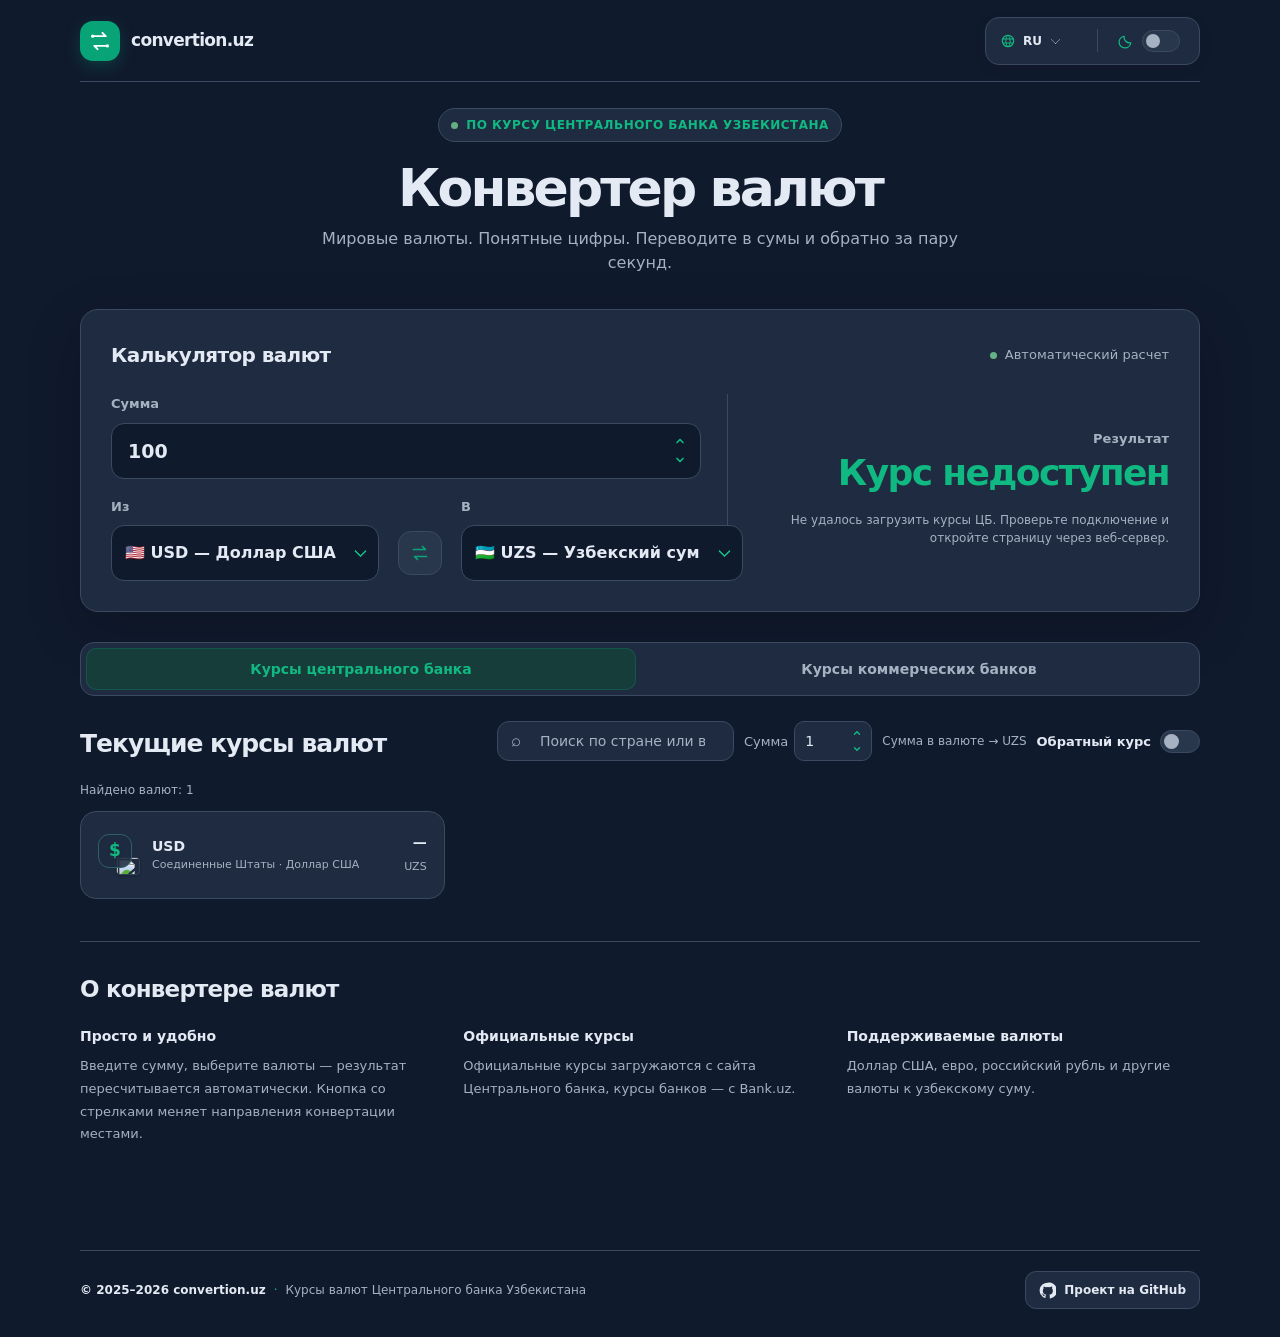
==== commit 2aa42313: "Update index.html" ====
--- a/index.html
+++ b/index.html
@@ -291,7 +291,7 @@
 
     <footer class="site-footer">
       <p class="footer-copy">
-        <span>© 2025–<span id="current-year"></span> Convertion.uz</span>
+        <span>© 2025–<span id="current-year"></span> convertion.uz</span>
         <span class="footer-separator" aria-hidden="true">·</span>
         <span data-i18n="footer">Курсы валют Центрального банка Узбекистана</span>
       </p>
@@ -306,4 +306,4 @@
 
   <script src="assets/app.js" defer></script>
 </body>
-</html>+</html>
--- a/assets/site.css
+++ b/assets/site.css
@@ -228,7 +228,7 @@
     .theme-switch input:checked + .switch-track span { transform: translateX(14px); background: #fff; }
     .theme-switch input:focus-visible + .switch-track { outline: 2px solid var(--accent-strong); outline-offset: 3px; }
 
-    main { padding: 66px 0 76px; }
+    main { padding: 26px 0 76px; }
     .intro { max-width: 700px; margin: 0 auto 34px; text-align: center; }
     .eyebrow {
       display: inline-flex;
@@ -807,7 +807,7 @@
     }
     .history-scroll-thumb:hover { background: var(--accent); }
 
-    .about-section { margin-top: 72px; padding-top: 30px; border-top: 1px solid var(--line); }
+    .about-section { margin-top: 42px; padding-top: 30px; border-top: 1px solid var(--line); }
     .about-section h2 { margin: 0 0 20px; font-size: 23px; letter-spacing: -.035em; }
     .about-grid { display: grid; grid-template-columns: repeat(3, 1fr); gap: 30px; }
     .about-grid h3 { margin: 0 0 8px; font-size: 14px; }
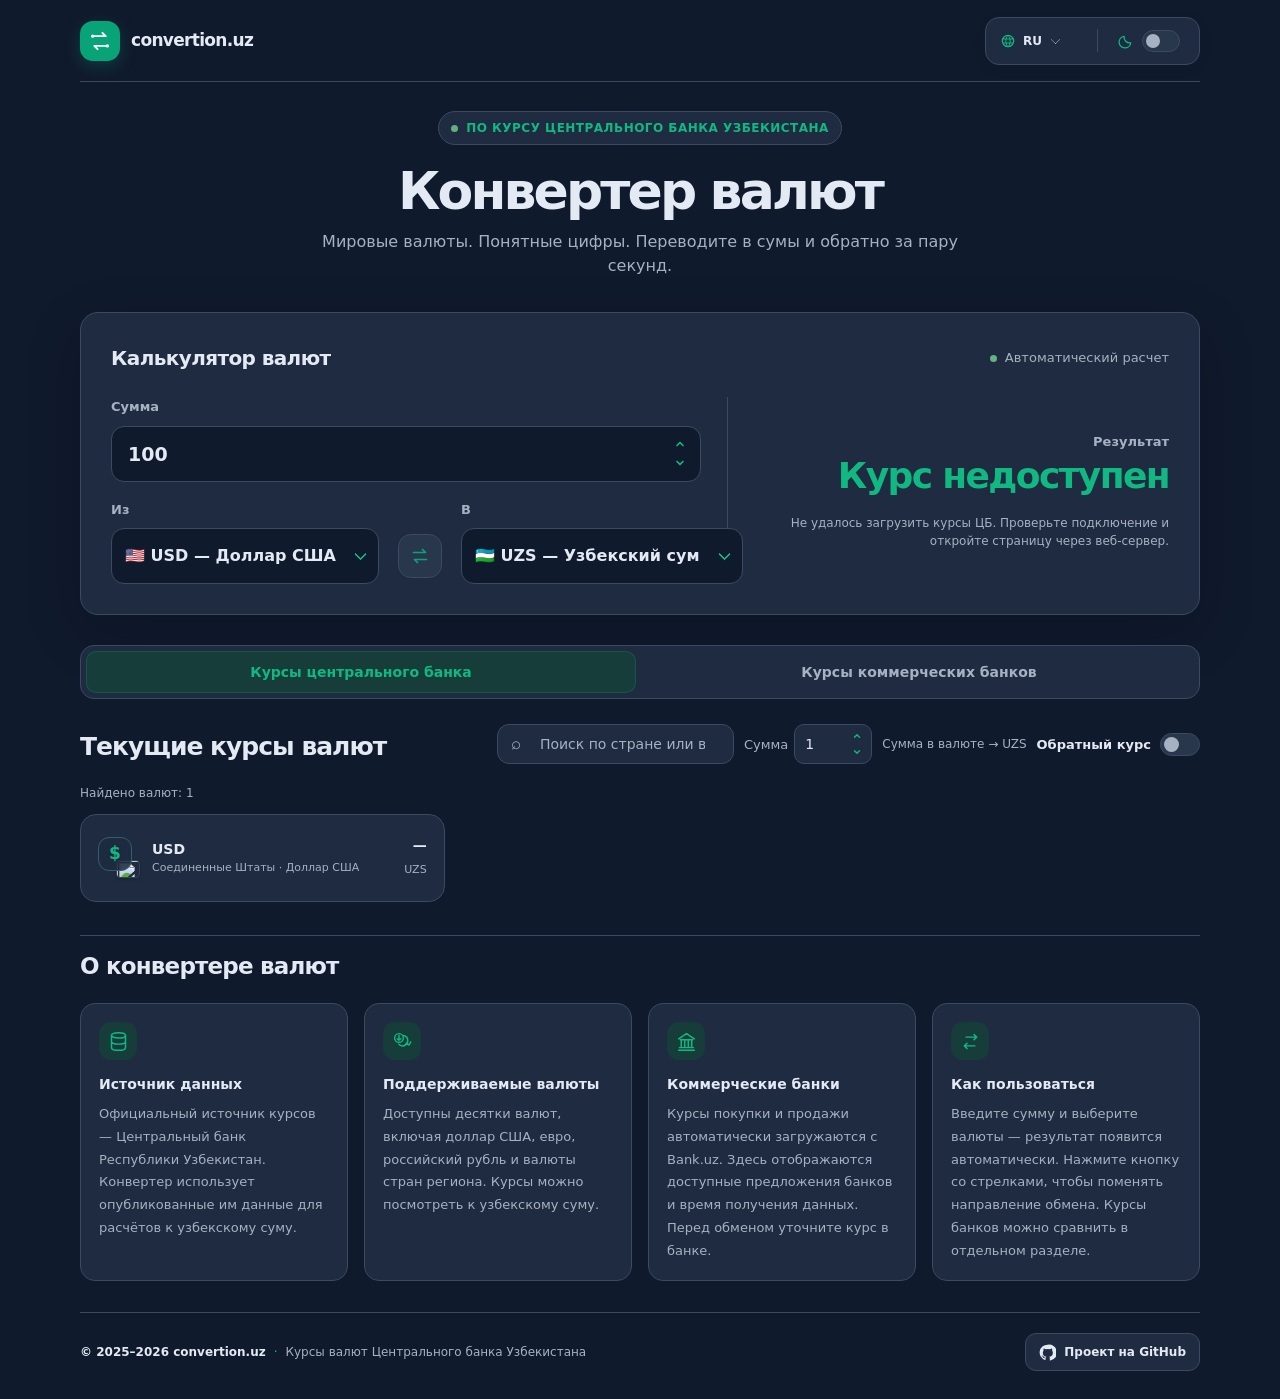
==== commit 0bbca8c4: "Add files via upload" ====
--- a/index.html
+++ b/index.html
@@ -273,17 +273,43 @@
       <section class="about-section" aria-labelledby="about-title">
         <h2 id="about-title" data-i18n="aboutTitle">О конвертере валют</h2>
         <div class="about-grid">
-          <article>
-            <h3 data-i18n="aboutEasyTitle">Просто и удобно</h3>
-            <p data-i18n="aboutEasyText">Введите сумму, выберите валюты — результат пересчитывается автоматически. Кнопка со стрелками меняет направления конвертации местами.</p>
+          <article class="about-card">
+            <span class="about-icon" aria-hidden="true">
+              <svg viewBox="0 0 24 24" fill="none">
+                <ellipse cx="12" cy="5" rx="8" ry="3" />
+                <path d="M4 5v14c0 1.66 3.58 3 8 3s8-1.34 8-3V5M4 12c0 1.66 3.58 3 8 3s8-1.34 8-3" />
+              </svg>
+            </span>
+            <h3 data-i18n="aboutDataTitle">Источник данных</h3>
+            <p data-i18n="aboutDataText">Официальный источник курсов — Центральный банк Республики Узбекистан. Конвертер использует опубликованные им данные для расчётов к узбекскому суму.</p>
           </article>
-          <article>
-            <h3 data-i18n="aboutRatesTitle">Официальные курсы</h3>
-            <p data-i18n="aboutRatesText">Курсы загружаются с сайта Центрального банка Республики Узбекистан.</p>
+          <article class="about-card">
+            <span class="about-icon" aria-hidden="true">
+              <svg viewBox="0 0 24 24" fill="none">
+                <circle cx="8" cy="8" r="5" />
+                <path d="M8 5v6m-2-2c.55.67 1.2 1 2 1s1.45-.33 2-1M13 5.2c2.8.47 5 2.9 5 5.8a6 6 0 0 1-10.2 4.25M16 14l3.5 2 2-3.5" />
+              </svg>
+            </span>
+            <h3 data-i18n="aboutCurrenciesTitle">Поддерживаемые валюты</h3>
+            <p data-i18n="aboutCurrenciesText">Доступны десятки валют, включая доллар США, евро, российский рубль и валюты стран региона. Курсы можно посмотреть к узбекскому суму.</p>
           </article>
-          <article>
-            <h3 data-i18n="aboutCurrenciesTitle">Поддерживаемые валюты</h3>
-            <p data-i18n="aboutCurrenciesText">Доллар США, евро, российский рубль и другие валюты к узбекскому суму.</p>
+          <article class="about-card">
+            <span class="about-icon" aria-hidden="true">
+              <svg viewBox="0 0 24 24" fill="none">
+                <path d="m3 9 9-6 9 6M5 10h14M6 10v8m4-8v8m4-8v8m4-8v8M4 19h16M3 22h18" />
+              </svg>
+            </span>
+            <h3 data-i18n="aboutBanksTitle">Коммерческие банки</h3>
+            <p data-i18n="aboutBanksText">Курсы покупки и продажи автоматически загружаются с Bank.uz. Здесь отображаются доступные предложения банков и время получения данных. Перед обменом уточните курс в банке.</p>
+          </article>
+          <article class="about-card">
+            <span class="about-icon" aria-hidden="true">
+              <svg viewBox="0 0 24 24" fill="none">
+                <path d="M7 7h12l-3-3m3 3-3 3M17 17H5l3 3m-3-3 3-3" />
+              </svg>
+            </span>
+            <h3 data-i18n="aboutUsageTitle">Как пользоваться</h3>
+            <p data-i18n="aboutUsageText">Введите сумму и выберите валюты — результат появится автоматически. Нажмите кнопку со стрелками, чтобы поменять направление обмена. Курсы банков можно сравнить в отдельном разделе.</p>
           </article>
         </div>
       </section>
@@ -306,4 +332,4 @@
 
   <script src="assets/app.js" defer></script>
 </body>
-</html>
+</html>
--- a/assets/site.css
+++ b/assets/site.css
@@ -228,7 +228,7 @@
     .theme-switch input:checked + .switch-track span { transform: translateX(14px); background: #fff; }
     .theme-switch input:focus-visible + .switch-track { outline: 2px solid var(--accent-strong); outline-offset: 3px; }
 
-    main { padding: 26px 0 76px; }
+    main { padding: 29px 0 3px;}
     .intro { max-width: 700px; margin: 0 auto 34px; text-align: center; }
     .eyebrow {
       display: inline-flex;
@@ -807,9 +807,21 @@
     }
     .history-scroll-thumb:hover { background: var(--accent); }
 
-    .about-section { margin-top: 42px; padding-top: 30px; border-top: 1px solid var(--line); }
+    .about-section { margin-top: 33px; padding-top: 13px; border-top: 1px solid var(--line); }
     .about-section h2 { margin: 0 0 20px; font-size: 23px; letter-spacing: -.035em; }
-    .about-grid { display: grid; grid-template-columns: repeat(3, 1fr); gap: 30px; }
+    .about-grid { display: grid; grid-template-columns: repeat(4, minmax(0, 1fr)); gap: 16px; }
+    .about-card { min-width: 0; padding: 18px; border: 1px solid var(--line); border-radius: 15px; background: var(--surface); }
+    .about-icon {
+      width: 38px;
+      height: 38px;
+      display: grid;
+      place-items: center;
+      margin-bottom: 14px;
+      border-radius: 12px;
+      background: var(--accent-soft);
+      color: var(--accent-strong);
+    }
+    .about-icon svg { width: 21px; height: 21px; stroke: currentColor; stroke-width: 1.7; stroke-linecap: round; stroke-linejoin: round; }
     .about-grid h3 { margin: 0 0 8px; font-size: 14px; }
     .about-grid p { margin: 0; color: var(--muted); font-size: 13px; line-height: 1.75; }
     .site-footer {
@@ -843,6 +855,10 @@
     .footer-github:hover { border-color: var(--accent-strong); color: var(--accent-strong); background: var(--surface-soft); }
     .footer-github:focus-visible { outline: 2px solid var(--accent-strong); outline-offset: 3px; }
     .footer-github svg { width: 17px; height: 17px; }
+
+    @media (max-width: 960px) {
+      .about-grid { grid-template-columns: repeat(2, minmax(0, 1fr)); }
+    }
 
     @media (max-width: 700px) {
       .page-shell { width: min(100% - 28px, 540px); }
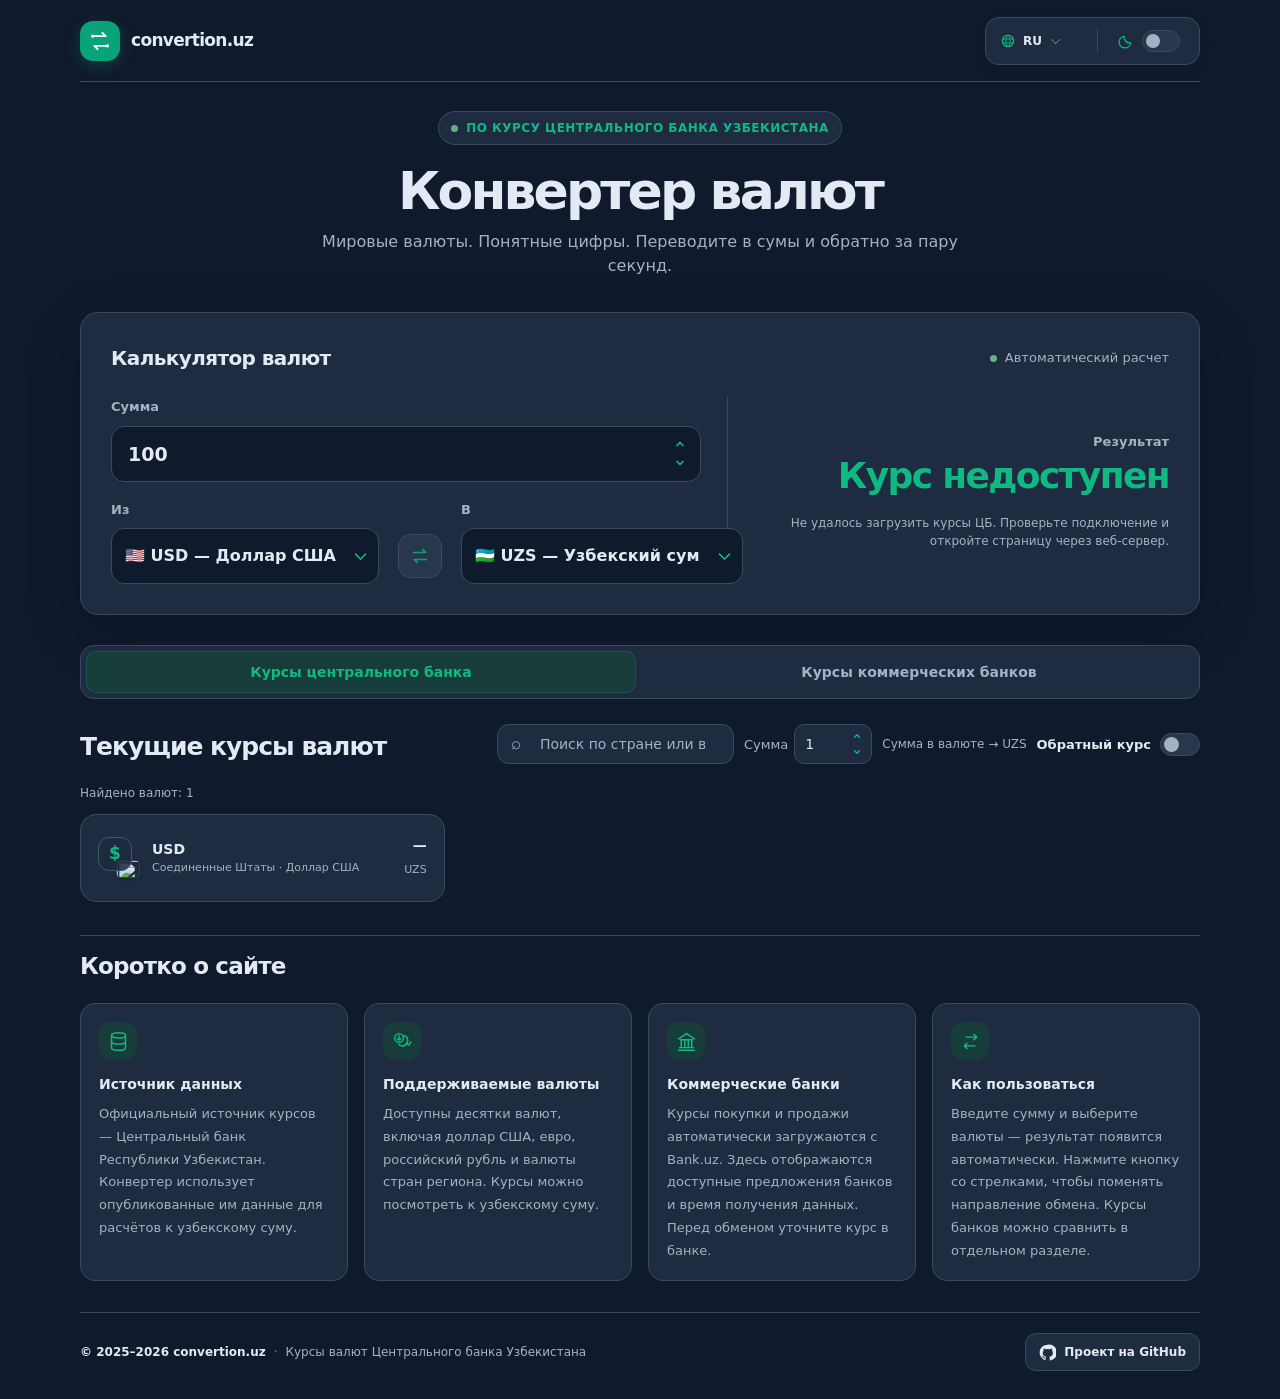
==== commit 0b07a1fc: "Add files via upload" ====
--- a/index.html
+++ b/index.html
@@ -271,7 +271,7 @@
       </dialog>
 
       <section class="about-section" aria-labelledby="about-title">
-        <h2 id="about-title" data-i18n="aboutTitle">О конвертере валют</h2>
+        <h2 id="about-title" data-i18n="aboutTitle">Коротко о сайте</h2>
         <div class="about-grid">
           <article class="about-card">
             <span class="about-icon" aria-hidden="true">
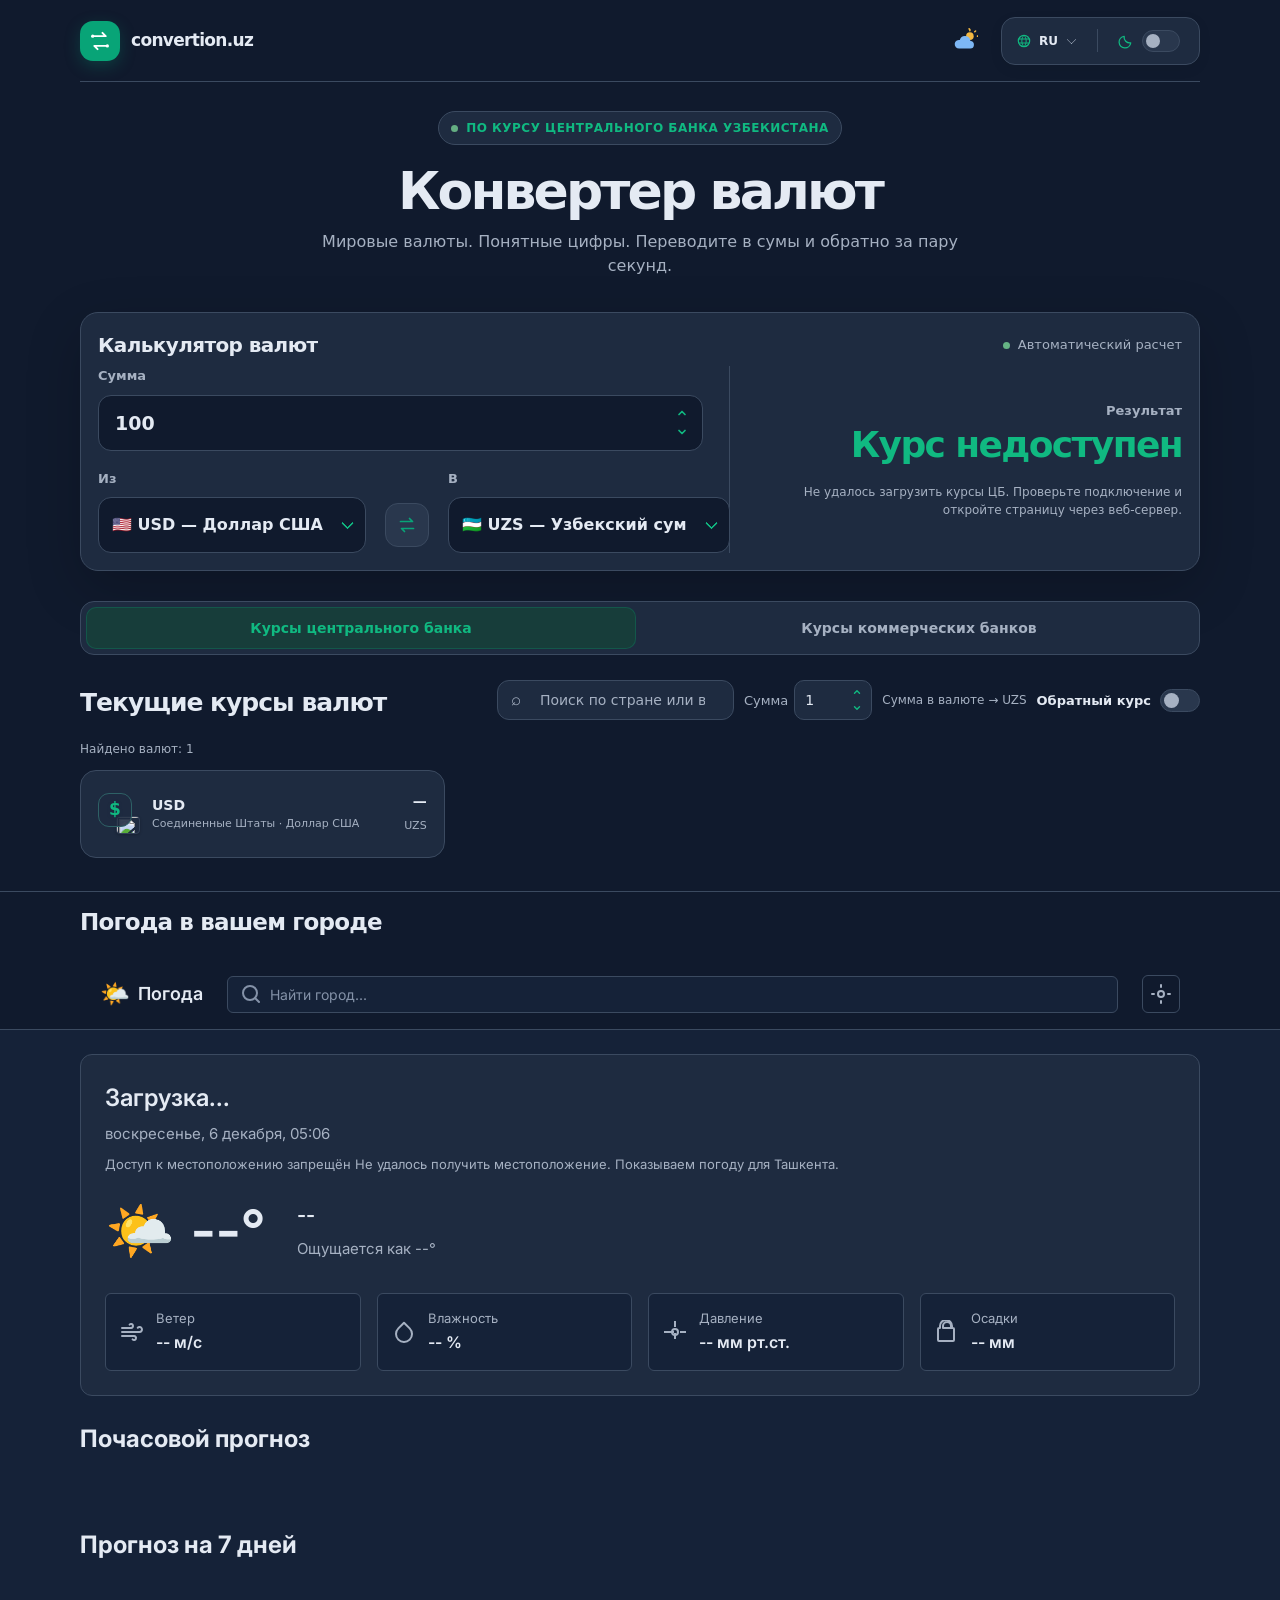
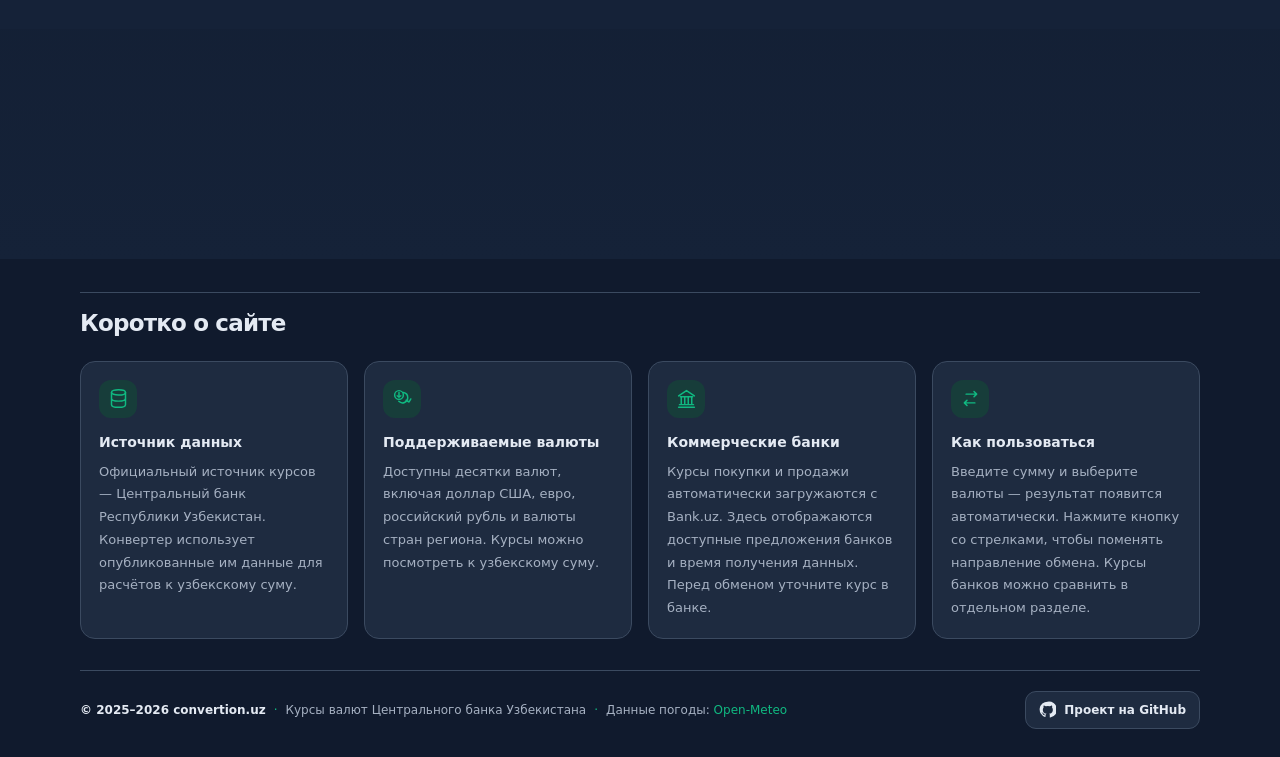
==== commit d51ea9b7: "страница с погодой версия с погодой на странице" ====
--- a/index.html
+++ b/index.html
@@ -22,7 +22,14 @@
         <span>convertion.uz</span>
       </a>
       <div class="header-actions">
-        <div class="header-preferences" role=c:\Users\Рахматулло\AppData\Local\Packages\MicrosoftWindows.Client.Core_cw5n1h2txyewy\TempState\ScreenClip\{0651DC11-9F03-4CFB-A78F-D96548849EB0}.png"group" aria-label="Настройки отображения" data-i18n-aria="displayPreferences">
+        <a class="weather-nav-link" href="#weather-section" aria-label="Погода в вашем городе" title="Погода в вашем городе" data-i18n-aria="weatherTitle" data-i18n-title="weatherTitle">
+          <svg viewBox="0 0 24 24" fill="none" aria-hidden="true">
+            <circle cx="16.5" cy="7.5" r="3.5" fill="#f5b942"/>
+            <path d="M6.5 19a4 4 0 1 1 .7-7.94A5 5 0 0 1 17 12a3.5 3.5 0 0 1-.5 7H6.5Z" fill="#7db7f5"/>
+            <path d="M16.5 2.5v-1m4.54 1.96.71-.71m1.75 4.75h1m-8-6-.71-.71" stroke="#f5b942" stroke-width="1.4" stroke-linecap="round"/>
+          </svg>
+        </a>
+        <div class="header-preferences" role="group" aria-label="Настройки отображения" data-i18n-aria="displayPreferences">
           <div class="language-control" role="group" aria-label="Выбор языка" data-i18n-aria="languageLabel">
             <svg viewBox="0 0 20 20" fill="none" aria-hidden="true">
               <circle cx="10" cy="10" r="7.1" stroke="currentColor" stroke-width="1.5"/>
@@ -270,6 +277,27 @@
         </div>
       </dialog>
 
+      <section class="weather-section" id="weather-section" aria-labelledby="weather-title">
+        <h2 id="weather-title" data-i18n="weatherTitle">Погода в вашем городе</h2>
+        <iframe
+          class="weather-frame"
+          id="weather-frame"
+          src="weather/index.html"
+          title="Прогноз погоды"
+          data-i18n-title="weatherFrameTitle"
+          allow="geolocation"
+          height="900"
+          scrolling="no"
+        ></iframe>
+        <script>
+          const weatherFrame = document.querySelector("#weather-frame");
+          window.addEventListener("message", (event) => {
+            if (event.source !== weatherFrame.contentWindow || !event.data || event.data.type !== "weather-frame-height") return;
+            if (Number.isFinite(event.data.height)) weatherFrame.style.height = `${Math.ceil(event.data.height)}px`;
+          });
+        </script>
+      </section>
+
       <section class="about-section" aria-labelledby="about-title">
         <h2 id="about-title" data-i18n="aboutTitle">Коротко о сайте</h2>
         <div class="about-grid">
@@ -320,6 +348,8 @@
         <span>© 2025–<span id="current-year"></span> convertion.uz</span>
         <span class="footer-separator" aria-hidden="true">·</span>
         <span data-i18n="footer">Курсы валют Центрального банка Узбекистана</span>
+        <span class="footer-separator" aria-hidden="true">·</span>
+        <span><span data-i18n-content="weatherDataCredit">Данные погоды:</span> <a class="weather-source" href="https://open-meteo.com/" target="_blank" rel="noopener noreferrer">Open-Meteo</a></span>
       </p>
       <a class="footer-github" href="https://github.com/zaynabiginov/convertion" target="_blank" rel="noopener noreferrer" data-i18n-aria="githubLink" aria-label="Открыть проект Convertion.uz на GitHub">
         <svg viewBox="0 0 24 24" fill="currentColor" aria-hidden="true">
--- a/assets/site.css
+++ b/assets/site.css
@@ -27,6 +27,7 @@
     }
 
     * { box-sizing: border-box; }
+    html { scroll-behavior: smooth; }
 
     body {
       margin: 0;
@@ -73,6 +74,17 @@
     }
 
     .header-actions { display: flex; align-items: center; gap: 20px; }
+    .weather-nav-link {
+      width: 32px;
+      height: 38px;
+      display: grid;
+      place-items: center;
+      color: #7db7f5;
+      transition: transform .16s ease, opacity .16s ease;
+    }
+    .weather-nav-link:hover { transform: translateY(-2px); opacity: .85; }
+    .weather-nav-link:focus-visible { outline: 2px solid var(--accent-strong); outline-offset: 3px; border-radius: 5px; }
+    .weather-nav-link svg { width: 26px; height: 26px; }
     .header-preferences {
       display: flex;
       align-items: center;
@@ -89,7 +101,7 @@
       display: flex;
       align-items: center;
       gap: 7px;
-      padding: 0 26px 0 10px;
+      padding: 0 10px 0 10px;
       border-radius: 10px;
       color: var(--muted);
       transition: background .16s ease, color .16s ease;
@@ -251,14 +263,14 @@
     .convertion-card {
       max-width: 100%;
       margin: 0 auto;
-      padding: 30px;
+      padding: 17px;
       border: 1px solid var(--line);
       border-radius: 18px;
       background: var(--surface);
       box-shadow: var(--shadow);
     }
 
-    .card-heading { display: flex; align-items: center; justify-content: space-between; gap: 16px; margin-bottom: 24px; }
+    .card-heading { display: flex; align-items: center; justify-content: space-between; gap: 16px; margin-bottom: 6px; }
     .card-heading h2 { margin: 0; font-size: 20px; letter-spacing: -.03em; }
     .live-badge { display: inline-flex; align-items: center; gap: 8px; color: var(--muted); font-size: 13px; }
     .live-badge .live-dot { width: 7px; height: 7px; flex: 0 0 7px; border-radius: 50%; background: #65b384; }
@@ -807,6 +819,23 @@
     }
     .history-scroll-thumb:hover { background: var(--accent); }
 
+    .weather-section {
+      position: relative;
+      left: 50%;
+      width: var(--viewport-width, 100vw);
+      margin: 33px 0 0;
+      padding-top: 13px;
+      border-top: 1px solid var(--line);
+      transform: translateX(-50%);
+      scroll-margin-top: 20px;
+    }
+    .weather-section h2 {
+      width: min(1120px, calc(100% - 40px));
+      margin: 0 auto 20px;
+      font-size: 23px;
+      letter-spacing: -.035em;
+    }
+    .weather-frame { display: block; width: 100%; min-height: 900px; border: 0; background: var(--page); }
     .about-section { margin-top: 33px; padding-top: 13px; border-top: 1px solid var(--line); }
     .about-section h2 { margin: 0 0 20px; font-size: 23px; letter-spacing: -.035em; }
     .about-grid { display: grid; grid-template-columns: repeat(4, minmax(0, 1fr)); gap: 16px; }
@@ -838,6 +867,8 @@
     .footer-copy { display: flex; flex-wrap: wrap; align-items: center; gap: 8px; margin: 0; }
     .footer-copy > span:first-child { color: var(--text); font-weight: 650; }
     .footer-separator { color: var(--accent-strong); }
+    .weather-source { color: var(--accent-strong); }
+    .weather-source:hover { text-decoration: underline; }
     .footer-github {
       display: inline-flex;
       flex: 0 0 auto;
@@ -864,6 +895,8 @@
       .page-shell { width: min(100% - 28px, 540px); }
       .site-header { height: 70px; }
       .header-actions { gap: 8px; }
+      .weather-nav-link { width: 28px; height: 36px; }
+      .weather-nav-link svg { width: 24px; height: 24px; }
       .brand { gap: 8px; font-size: 15px; }
       .brand-mark { width: 36px; height: 36px; border-radius: 11px; }
 
@@ -934,6 +967,7 @@
       .history-scrollbar { gap: 7px; }
       .history-scrollbar-label { min-width: 0; max-width: 82px; overflow: hidden; text-overflow: ellipsis; }
       .about-grid { grid-template-columns: 1fr; gap: 20px; }
+      .weather-section h2 { width: calc(100% - 28px); }
     }
 
     @media (max-width: 400px) {
